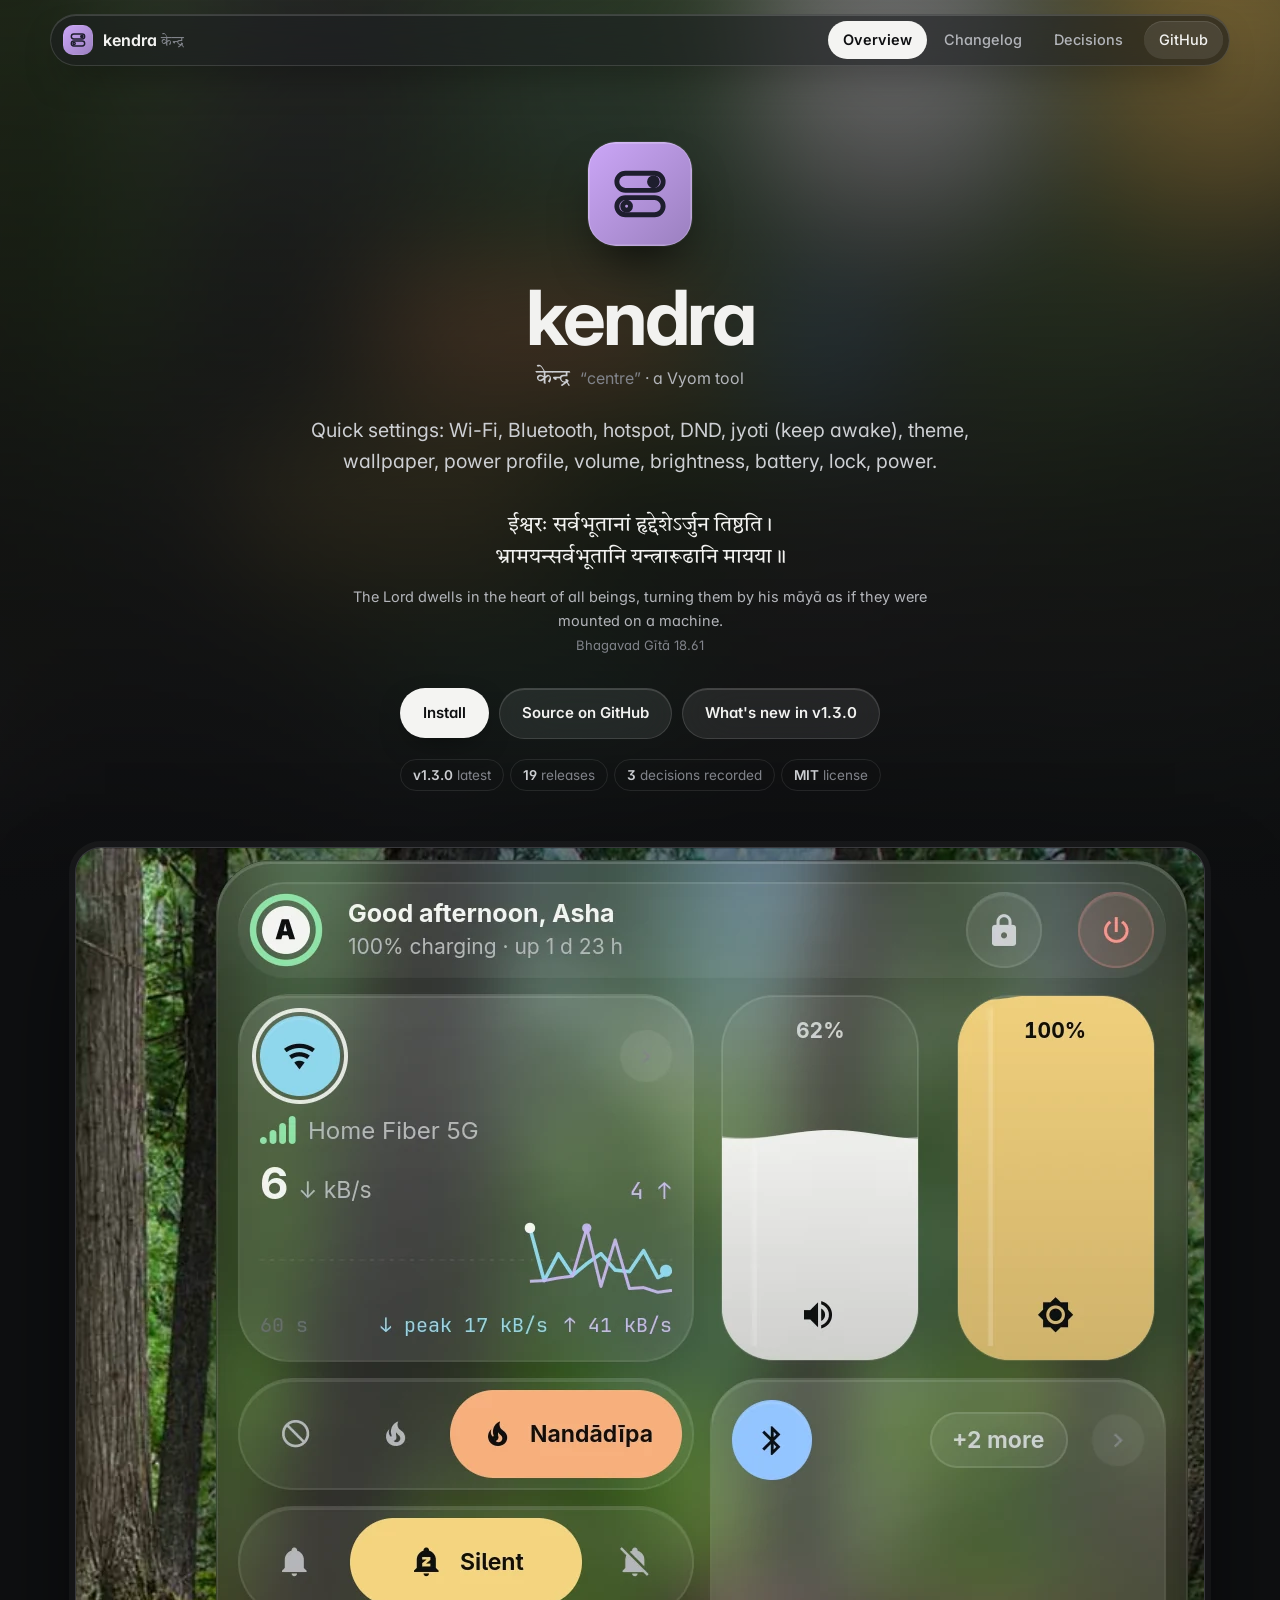
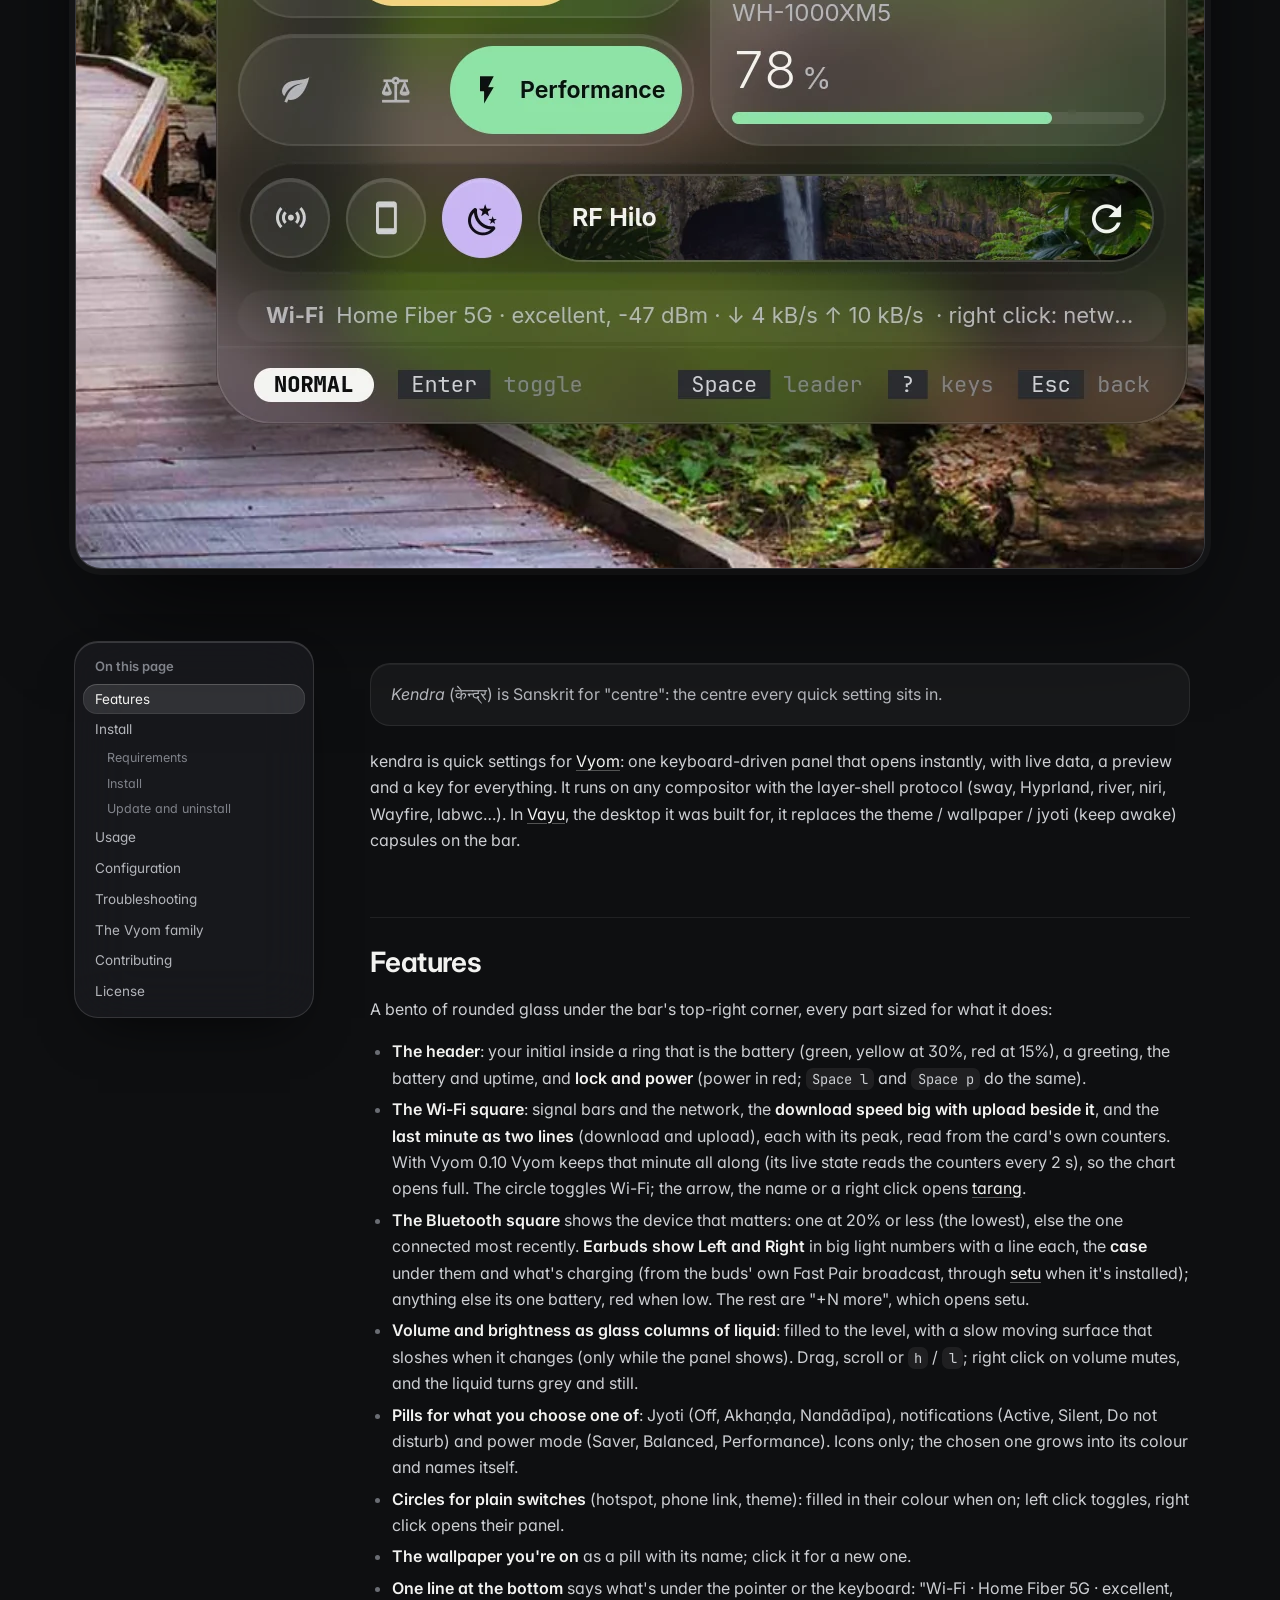
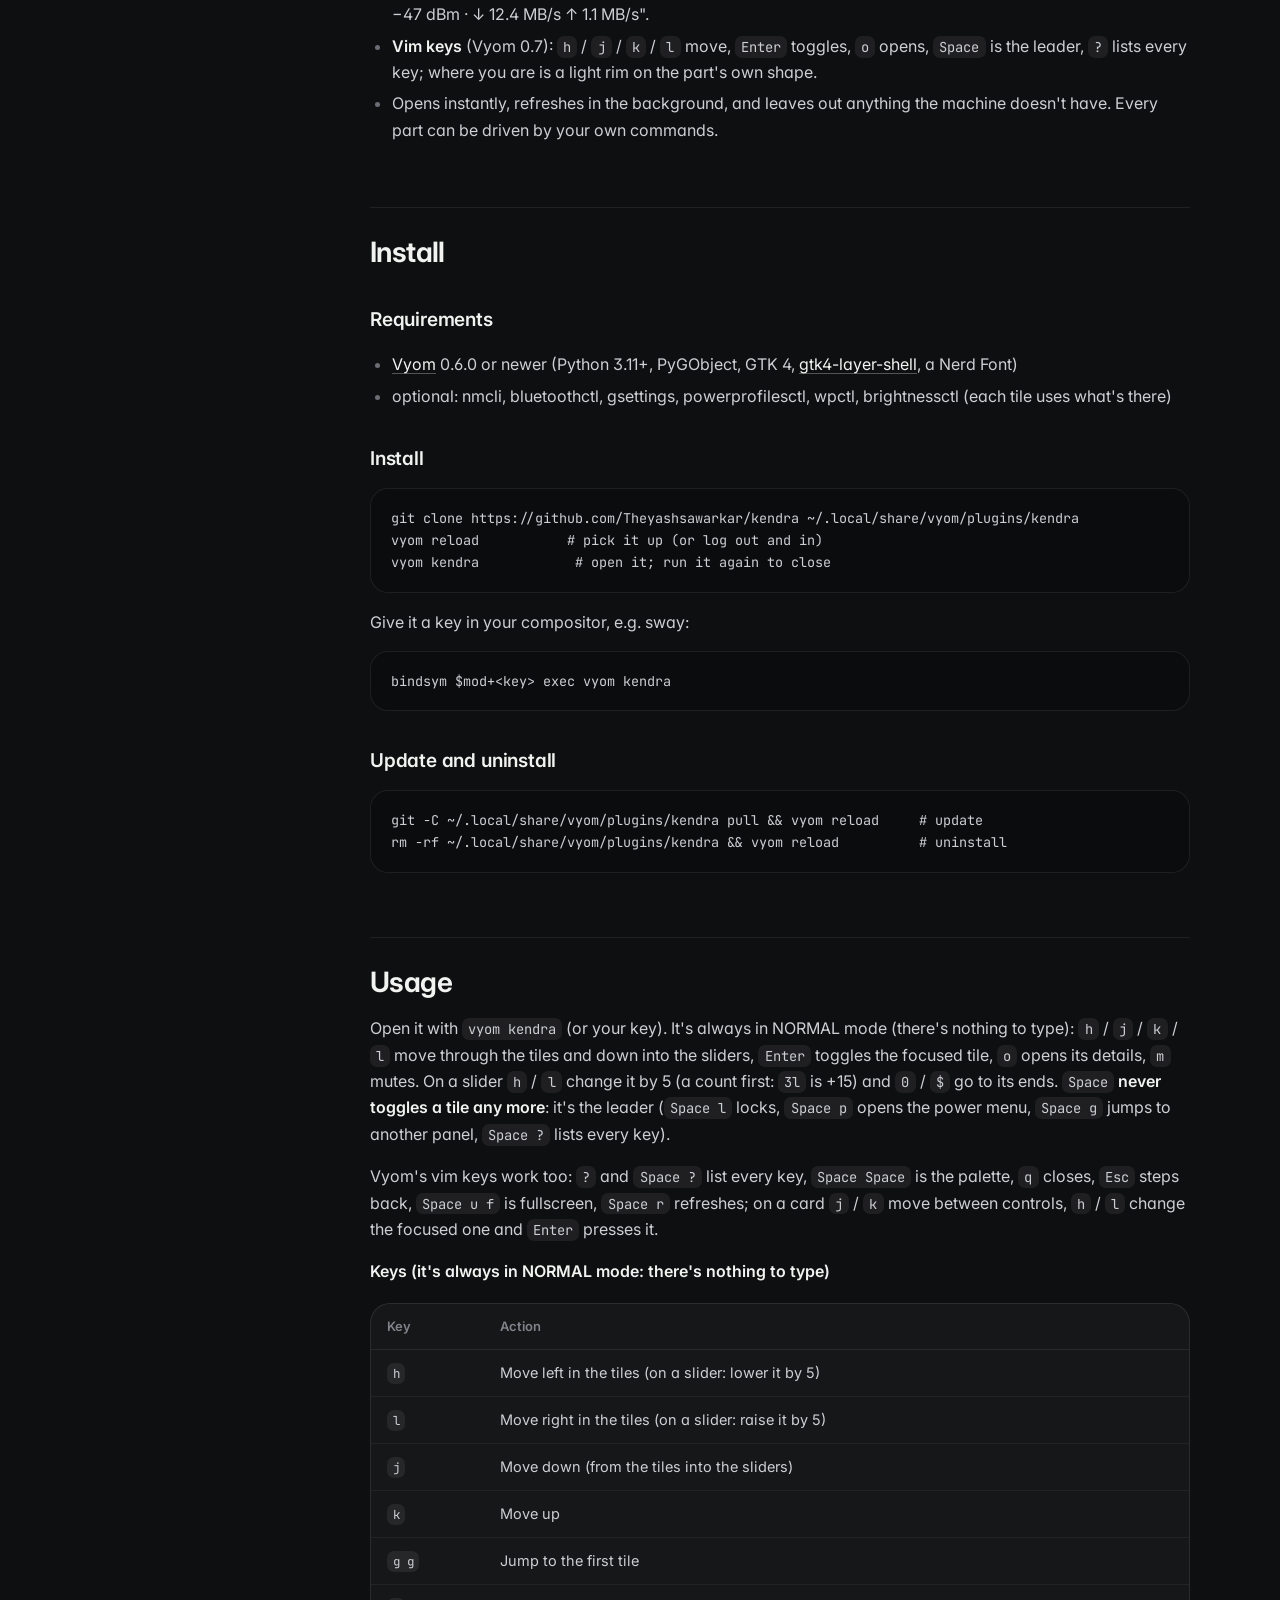
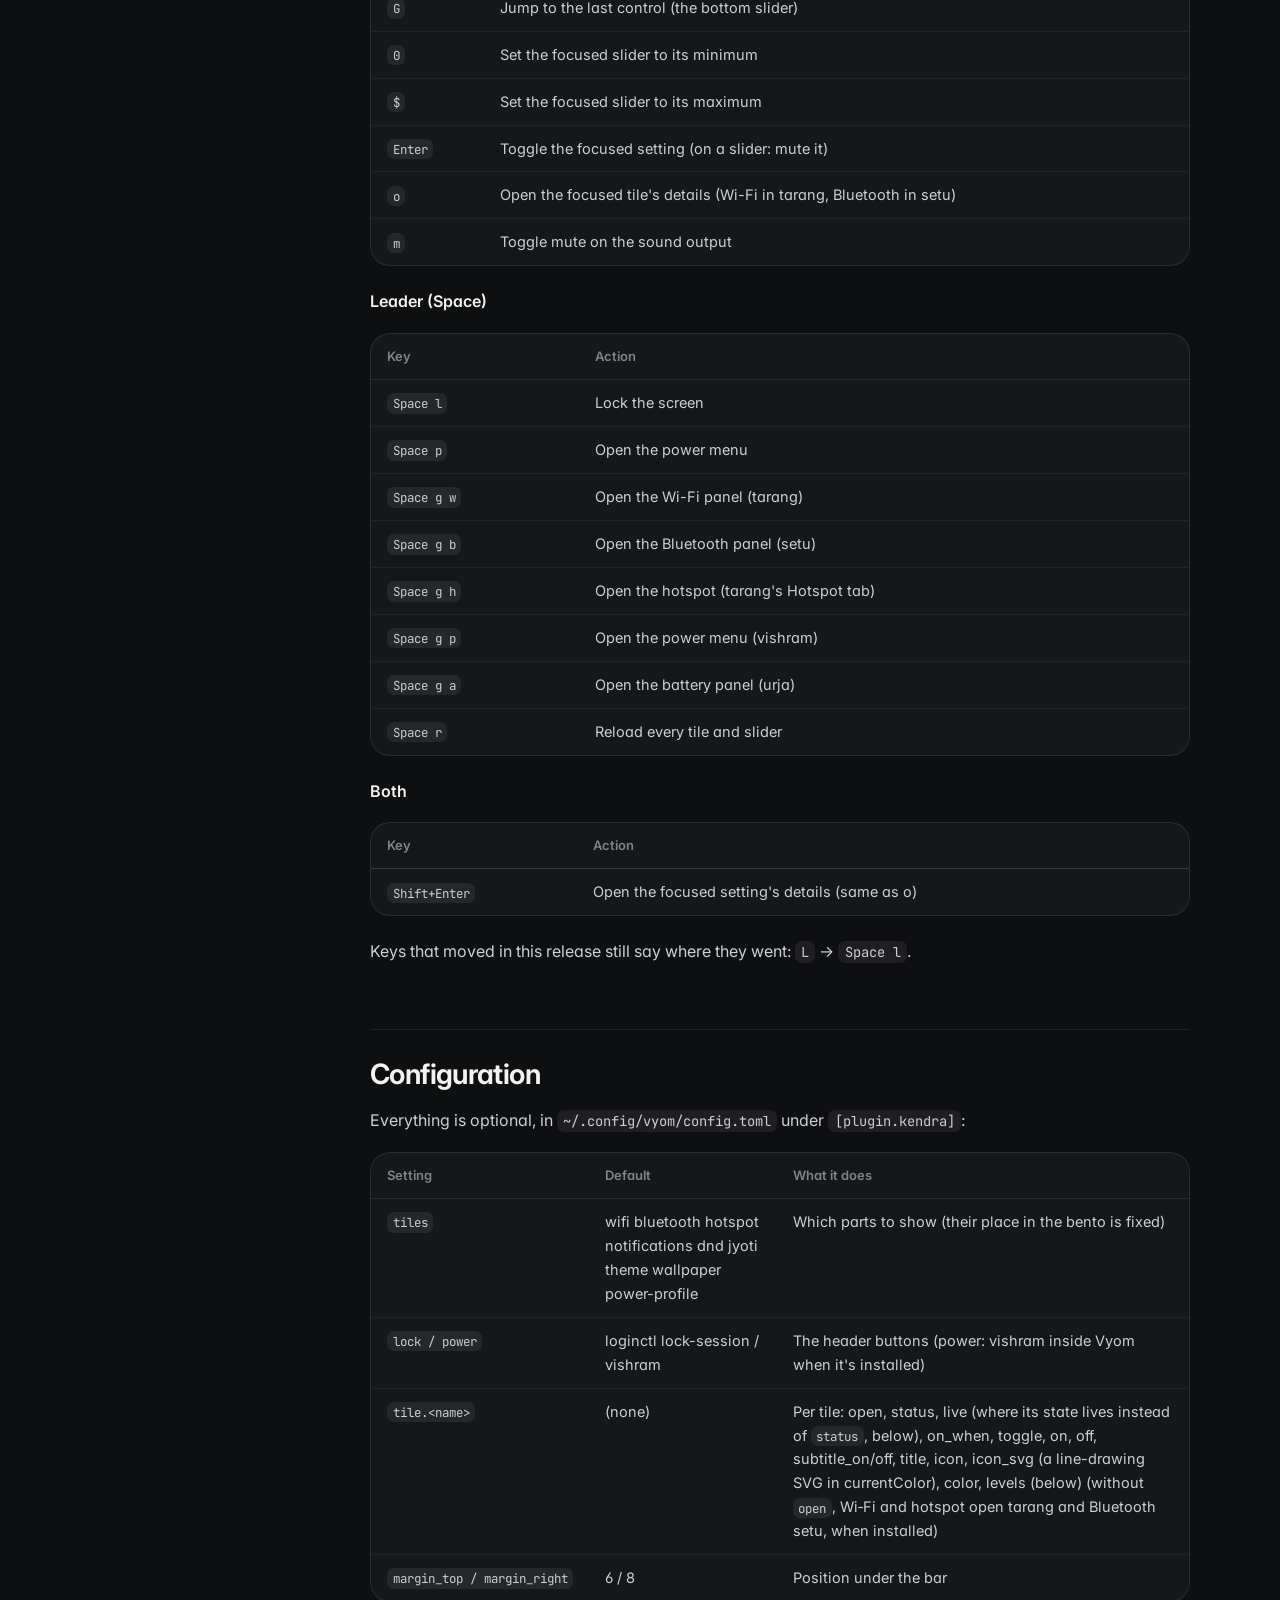
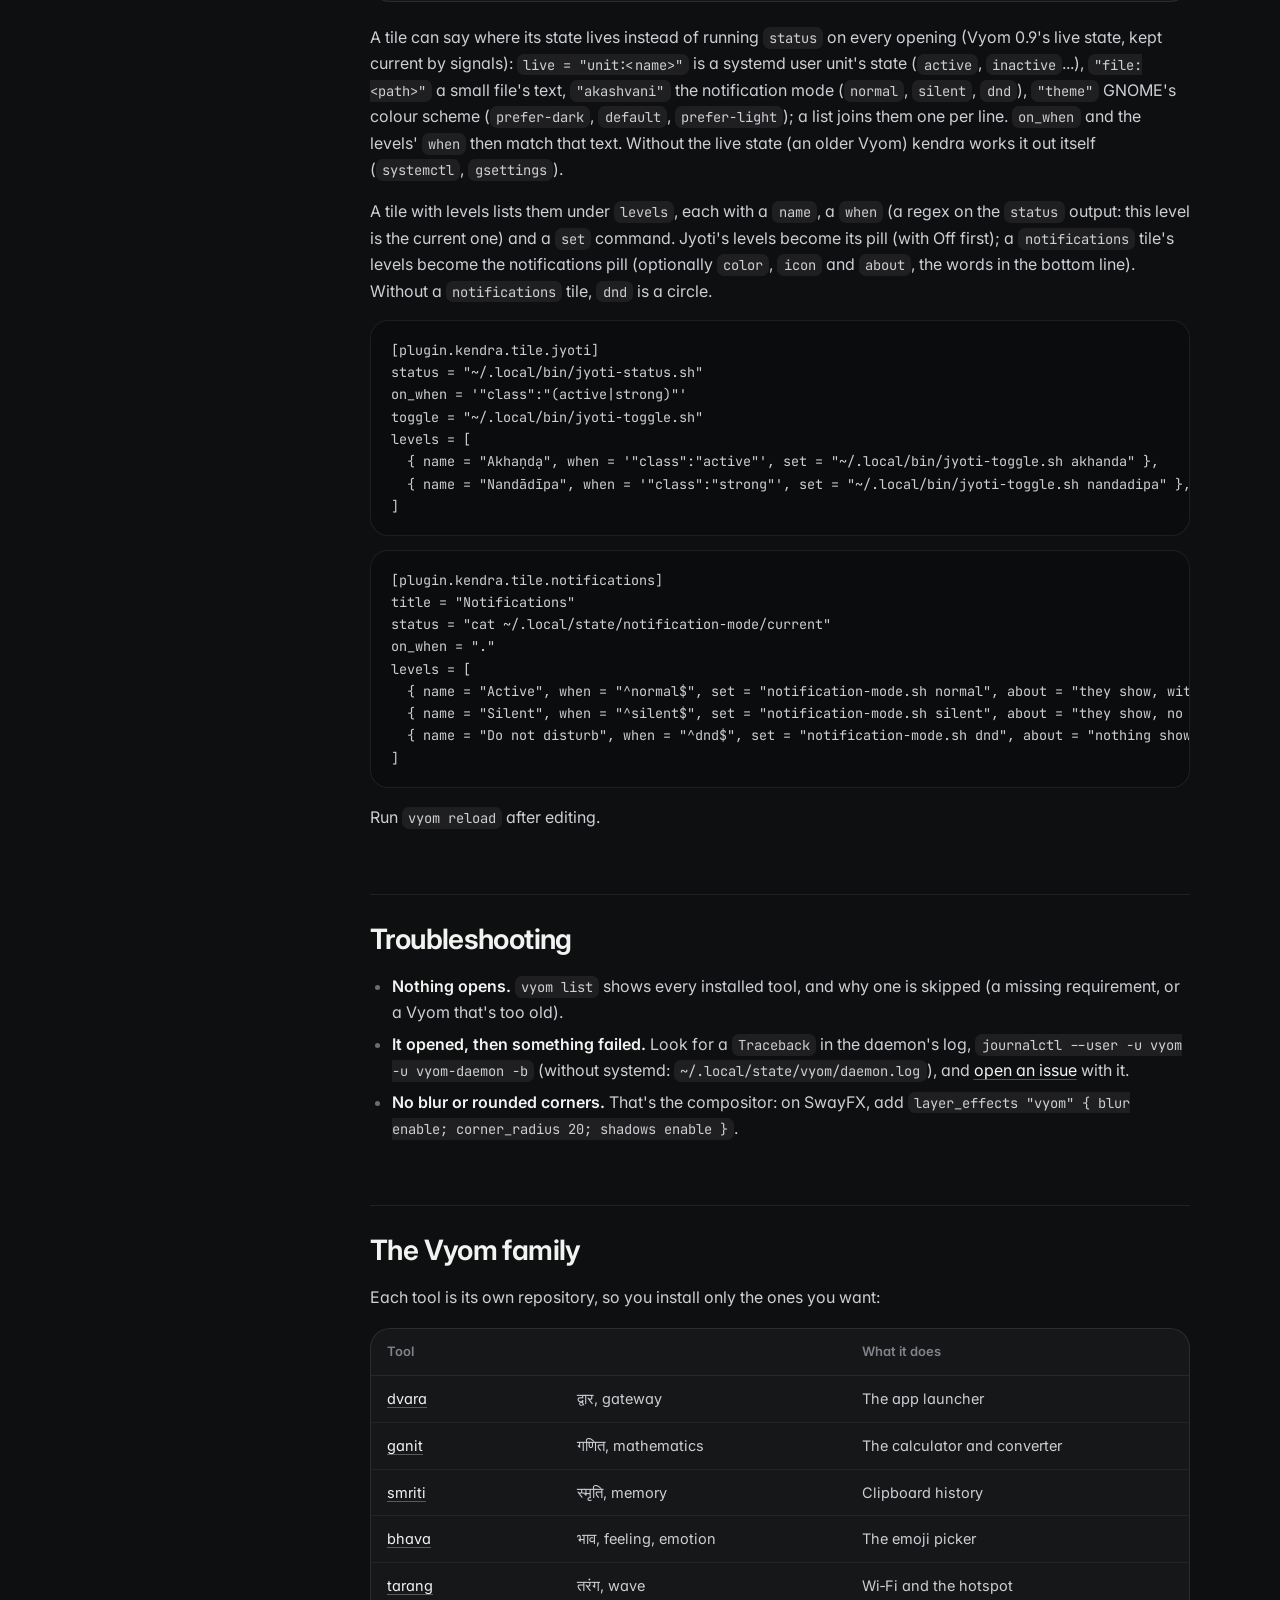
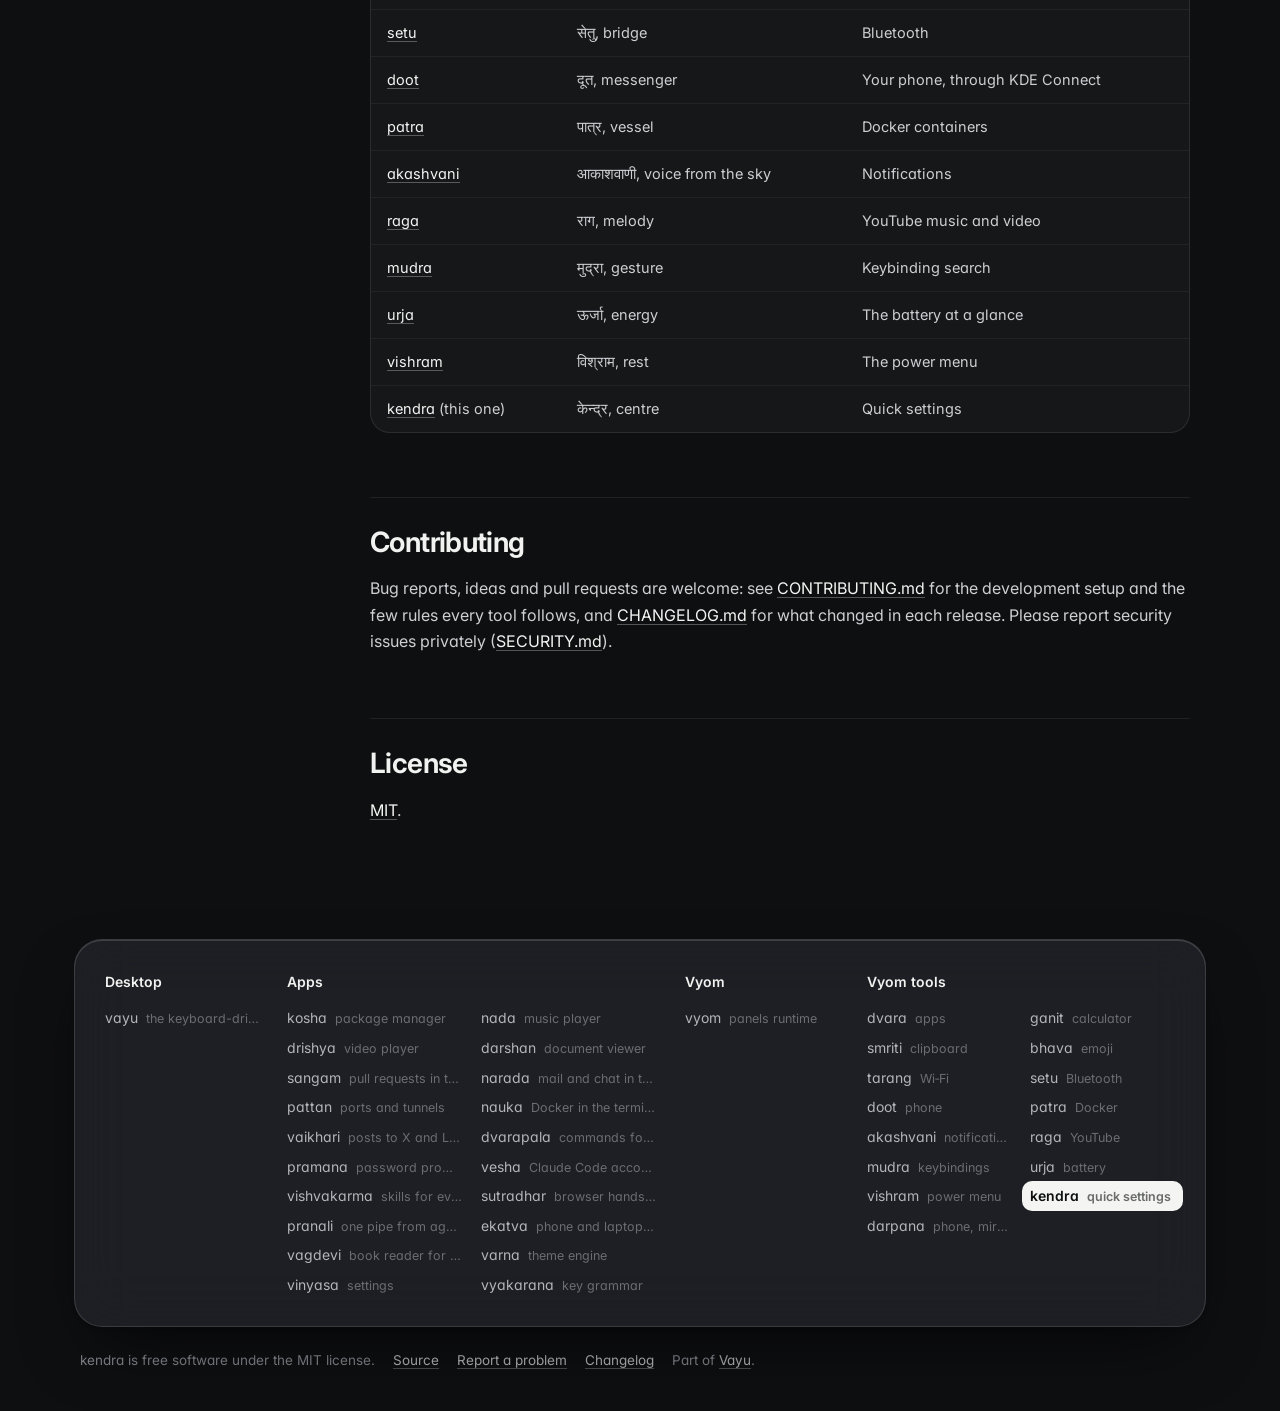
==== docs/index.html @ cd3f7a2f "v1.3.0 Co-Authored-By: Claude Opus 5.5 <noreply@anthropic.com>" ====
<!doctype html>
<html lang="en">
<head>
<meta charset="utf-8">
<meta name="viewport" content="width=device-width, initial-scale=1">
<title>kendra · Quick settings: Wi-Fi, Bluetooth, hotspot, DND, jyoti (keep awake), theme, wallpaper, power profile, volume, brightness, battery, lock, power.</title>
<meta name="description" content="Quick settings: Wi-Fi, Bluetooth, hotspot, DND, jyoti (keep awake), theme, wallpaper, power profile, volume, brightness, battery, lock, power.">
<meta property="og:title" content="kendra · Quick settings: Wi-Fi, Bluetooth, hotspot, DND, jyoti (keep awake), theme, wallpaper, power profile, volume, brightness, battery, lock, power.">
<meta property="og:description" content="Quick settings: Wi-Fi, Bluetooth, hotspot, DND, jyoti (keep awake), theme, wallpaper, power profile, volume, brightness, battery, lock, power.">
<meta name="theme-color" content="#0e0f11">
<link rel="icon" href="assets/logo.svg" type="image/svg+xml">
<link rel="preconnect" href="https://fonts.googleapis.com">
<link rel="preconnect" href="https://fonts.gstatic.com" crossorigin>
<link href="https://fonts.googleapis.com/css2?family=Inter:wght@400;500;600;700&family=JetBrains+Mono:wght@400;500;600&family=Tiro+Devanagari+Sanskrit&display=swap" rel="stylesheet">
<link rel="stylesheet" href="assets/site.css">
<style>:root{--tool:#c9b6f2}.backdrop:before{background-image:url("assets/screenshots/kendra.webp")}</style>
</head>
<body class="home">
<div class="backdrop" aria-hidden="true"></div>
<header class="top"><div class="in">
<a class="brand" href="index.html"><img src="assets/logo.svg" alt=""><span>kendra <small>केन्द्र</small></span></a>
<nav><a href="index.html" class="on">Overview</a><a href="changelog.html" class="">Changelog</a><a href="adr/index.html" class=" hide">Decisions</a><a class="gh" href="https://github.com/Theyashsawarkar/kendra">GitHub</a></nav></div></header>
<header class="hero">
<img class="logo" src="assets/logo.svg" alt="kendra logo" width="104" height="104">
<h1>kendra</h1>
<div class="sa"><b lang="sa">केन्द्र</b> <i>“centre”</i> · a Vyom tool</div>
<p class="lead">Quick settings: Wi-Fi, Bluetooth, hotspot, DND, jyoti (keep awake), theme, wallpaper, power profile, volume, brightness, battery, lock, power.</p>
<figure class="shloka"><p lang="sa">ईश्वरः सर्वभूतानां हृद्देशेऽर्जुन तिष्ठति ।<br>भ्रामयन्सर्वभूतानि यन्त्रारूढानि मायया ॥</p><figcaption>The Lord dwells in the heart of all beings, turning them by his māyā as if they were mounted on a machine. <cite>Bhagavad Gītā 18.61</cite></figcaption></figure>
<div class="cta"><a class="btn primary" href="#install">Install</a><a class="btn" href="https://github.com/Theyashsawarkar/kendra">Source on GitHub</a><a class="btn" href="changelog.html">What's new in v1.3.0</a></div>
<div class="meta"><span><b>v1.3.0</b> latest</span><span><b>19</b> releases</span><span><b>3</b> decisions recorded</span><span><b>MIT</b> license</span></div>
</header>
<figure class="shot"><img src="assets/screenshots/kendra.webp" alt="kendra: quick settings for Asha: the Wi-Fi square with its speed and the last minute, volume and brightness as glass columns of liquid, Jyoti, notifications and power mode as pills, the Bluetooth square, hotspot, phone link and theme circles and the wallpaper pill" fetchpriority="high"></figure>
<div class="wrap"><aside class="toc"><b>On this page</b><a class="l2" href="#features">Features</a><a class="l2" href="#install">Install</a><a class="l3" href="#requirements">Requirements</a><a class="l3" href="#install">Install</a><a class="l3" href="#update-and-uninstall">Update and uninstall</a><a class="l2" href="#usage">Usage</a><a class="l2" href="#configuration">Configuration</a><a class="l2" href="#troubleshooting">Troubleshooting</a><a class="l2" href="#the-vyom-family">The Vyom family</a><a class="l2" href="#contributing">Contributing</a><a class="l2" href="#license">License</a></aside><article>
<blockquote><p><em>Kendra</em> (केन्द्र) is Sanskrit for "centre": the centre every quick setting sits in.</p></blockquote>
<p>kendra is quick settings for <a href="https://github.com/Theyashsawarkar/vyom">Vyom</a>: one keyboard-driven panel that opens instantly, with live data, a preview and a key for everything. It runs on any compositor with the layer-shell protocol (sway, Hyprland, river, niri, Wayfire, labwc…). In <a href="https://github.com/Theyashsawarkar/vayu">Vayu</a>, the desktop it was built for, it replaces the theme / wallpaper / jyoti (keep awake) capsules on the bar.</p>
<h2 id="features"><a class="anchor" href="#features">#</a>Features</h2>
<p>A bento of rounded glass under the bar's top-right corner, every part sized for what it does:</p>
<ul><li><strong>The header</strong>: your initial inside a ring that is the battery (green, yellow at 30%, red at 15%), a greeting, the battery and uptime, and <strong>lock and power</strong> (power in red; <code>Space l</code> and <code>Space p</code> do the same).</li><li><strong>The Wi-Fi square</strong>: signal bars and the network, the <strong>download speed big with upload beside it</strong>, and the <strong>last minute as two lines</strong> (download and upload), each with its peak, read from the card's own counters. With Vyom 0.10 Vyom keeps that minute all along (its live state reads the counters every 2 s), so the chart opens full. The circle toggles Wi-Fi; the arrow, the name or a right click opens <a href="https://github.com/Theyashsawarkar/tarang">tarang</a>.</li><li><strong>The Bluetooth square</strong> shows the device that matters: one at 20% or less (the lowest), else the one connected most recently. <strong>Earbuds show Left and Right</strong> in big light numbers with a line each, the <strong>case</strong> under them and what's charging (from the buds' own Fast Pair broadcast, through <a href="https://github.com/Theyashsawarkar/setu">setu</a> when it's installed); anything else its one battery, red when low. The rest are "+N more", which opens setu.</li><li><strong>Volume and brightness as glass columns of liquid</strong>: filled to the level, with a slow moving surface that sloshes when it changes (only while the panel shows). Drag, scroll or <code>h</code> / <code>l</code>; right click on volume mutes, and the liquid turns grey and still.</li><li><strong>Pills for what you choose one of</strong>: Jyoti (Off, Akhaṇḍa, Nandādīpa), notifications (Active, Silent, Do not disturb) and power mode (Saver, Balanced, Performance). Icons only; the chosen one grows into its colour and names itself.</li><li><strong>Circles for plain switches</strong> (hotspot, phone link, theme): filled in their colour when on; left click toggles, right click opens their panel.</li><li><strong>The wallpaper you're on</strong> as a pill with its name; click it for a new one.</li><li><strong>One line at the bottom</strong> says what's under the pointer or the keyboard: "Wi-Fi · Home Fiber 5G · excellent, −47 dBm · ↓ 12.4 MB/s ↑ 1.1 MB/s".</li><li><strong>Vim keys</strong> (Vyom 0.7): <code>h</code> / <code>j</code> / <code>k</code> / <code>l</code> move, <code>Enter</code> toggles, <code>o</code> opens, <code>Space</code> is the leader, <code>?</code> lists every key; where you are is a light rim on the part's own shape.</li><li>Opens instantly, refreshes in the background, and leaves out anything the machine doesn't have. Every part can be driven by your own commands.</li></ul>
<h2 id="install"><a class="anchor" href="#install">#</a>Install</h2>
<h3 id="requirements"><a class="anchor" href="#requirements">#</a>Requirements</h3>
<ul><li><a href="https://github.com/Theyashsawarkar/vyom">Vyom</a> 0.6.0 or newer (Python 3.11+, PyGObject, GTK 4, <a href="https://github.com/wmww/gtk4-layer-shell">gtk4-layer-shell</a>, a Nerd Font)</li><li>optional: nmcli, bluetoothctl, gsettings, powerprofilesctl, wpctl, brightnessctl (each tile uses what's there)</li></ul>
<h3 id="install"><a class="anchor" href="#install">#</a>Install</h3>
<pre class="code" data-lang="sh"><code>git clone https://github.com/Theyashsawarkar/kendra ~/.local/share/vyom/plugins/kendra
vyom reload           # pick it up (or log out and in)
vyom kendra            # open it; run it again to close</code></pre>
<p>Give it a key in your compositor, e.g. sway:</p>
<pre class="code" data-lang="sh"><code>bindsym $mod+&lt;key&gt; exec vyom kendra</code></pre>
<h3 id="update-and-uninstall"><a class="anchor" href="#update-and-uninstall">#</a>Update and uninstall</h3>
<pre class="code" data-lang="sh"><code>git -C ~/.local/share/vyom/plugins/kendra pull &amp;&amp; vyom reload     # update
rm -rf ~/.local/share/vyom/plugins/kendra &amp;&amp; vyom reload          # uninstall</code></pre>
<h2 id="usage"><a class="anchor" href="#usage">#</a>Usage</h2>
<p>Open it with <code>vyom kendra</code> (or your key). It's always in NORMAL mode (there's nothing to type): <code>h</code> / <code>j</code> / <code>k</code> / <code>l</code> move through the tiles and down into the sliders, <code>Enter</code> toggles the focused tile, <code>o</code> opens its details, <code>m</code> mutes. On a slider <code>h</code> / <code>l</code> change it by 5 (a count first: <code>3l</code> is +15) and <code>0</code> / <code>$</code> go to its ends. <strong><code>Space</code> never toggles a tile any more</strong>: it's the leader (<code>Space l</code> locks, <code>Space p</code> opens the power menu, <code>Space g</code> jumps to another panel, <code>Space ?</code> lists every key).</p>
<!-- KEYS (generated by scripts/keybinds.py from kendra/vim.py) -->
<p>Vyom's vim keys work too: <code>?</code> and <code>Space ?</code> list every key, <code>Space Space</code> is the palette, <code>q</code> closes, <code>Esc</code> steps back, <code>Space u f</code> is fullscreen, <code>Space r</code> refreshes; on a card <code>j</code> / <code>k</code> move between controls, <code>h</code> / <code>l</code> change the focused one and <code>Enter</code> presses it.</p>
<p><strong>Keys (it's always in NORMAL mode: there's nothing to type)</strong></p>
<div class="table"><table><thead><tr><th>Key</th><th>Action</th></tr></thead><tbody><tr><td><code>h</code></td><td>Move left in the tiles (on a slider: lower it by 5)</td></tr><tr><td><code>l</code></td><td>Move right in the tiles (on a slider: raise it by 5)</td></tr><tr><td><code>j</code></td><td>Move down (from the tiles into the sliders)</td></tr><tr><td><code>k</code></td><td>Move up</td></tr><tr><td><code>g g</code></td><td>Jump to the first tile</td></tr><tr><td><code>G</code></td><td>Jump to the last control (the bottom slider)</td></tr><tr><td><code>0</code></td><td>Set the focused slider to its minimum</td></tr><tr><td><code>$</code></td><td>Set the focused slider to its maximum</td></tr><tr><td><code>Enter</code></td><td>Toggle the focused setting (on a slider: mute it)</td></tr><tr><td><code>o</code></td><td>Open the focused tile's details (Wi-Fi in tarang, Bluetooth in setu)</td></tr><tr><td><code>m</code></td><td>Toggle mute on the sound output</td></tr></tbody></table></div>
<p><strong>Leader (Space)</strong></p>
<div class="table"><table><thead><tr><th>Key</th><th>Action</th></tr></thead><tbody><tr><td><code>Space l</code></td><td>Lock the screen</td></tr><tr><td><code>Space p</code></td><td>Open the power menu</td></tr><tr><td><code>Space g w</code></td><td>Open the Wi-Fi panel (tarang)</td></tr><tr><td><code>Space g b</code></td><td>Open the Bluetooth panel (setu)</td></tr><tr><td><code>Space g h</code></td><td>Open the hotspot (tarang's Hotspot tab)</td></tr><tr><td><code>Space g p</code></td><td>Open the power menu (vishram)</td></tr><tr><td><code>Space g a</code></td><td>Open the battery panel (urja)</td></tr><tr><td><code>Space r</code></td><td>Reload every tile and slider</td></tr></tbody></table></div>
<p><strong>Both</strong></p>
<div class="table"><table><thead><tr><th>Key</th><th>Action</th></tr></thead><tbody><tr><td><code>Shift+Enter</code></td><td>Open the focused setting's details (same as o)</td></tr></tbody></table></div>
<p>Keys that moved in this release still say where they went: <code>L</code> → <code>Space l</code>.</p>
<!-- END KEYS -->
<h2 id="configuration"><a class="anchor" href="#configuration">#</a>Configuration</h2>
<p>Everything is optional, in <code>~/.config/vyom/config.toml</code> under <code>[plugin.kendra]</code>:</p>
<div class="table"><table><thead><tr><th>Setting</th><th>Default</th><th>What it does</th></tr></thead><tbody><tr><td><code>tiles</code></td><td>wifi bluetooth hotspot notifications dnd jyoti theme wallpaper power-profile</td><td>Which parts to show (their place in the bento is fixed)</td></tr><tr><td><code>lock / power</code></td><td>loginctl lock-session / vishram</td><td>The header buttons (power: vishram inside Vyom when it's installed)</td></tr><tr><td><code>tile.&lt;name&gt;</code></td><td>(none)</td><td>Per tile: open, status, live (where its state lives instead of <code>status</code>, below), on_when, toggle, on, off, subtitle_on/off, title, icon, icon_svg (a line-drawing SVG in currentColor), color, levels (below) (without <code>open</code>, Wi‑Fi and hotspot open tarang and Bluetooth setu, when installed)</td></tr><tr><td><code>margin_top / margin_right</code></td><td>6 / 8</td><td>Position under the bar</td></tr></tbody></table></div>
<p>A tile can say where its state lives instead of running <code>status</code> on every opening (Vyom 0.9's live state, kept current by signals): <code>live = &quot;unit:&lt;name&gt;&quot;</code> is a systemd user unit's state (<code>active</code>, <code>inactive</code>...), <code>&quot;file:&lt;path&gt;&quot;</code> a small file's text, <code>&quot;akashvani&quot;</code> the notification mode (<code>normal</code>, <code>silent</code>, <code>dnd</code>), <code>&quot;theme&quot;</code> GNOME's colour scheme (<code>prefer-dark</code>, <code>default</code>, <code>prefer-light</code>); a list joins them one per line. <code>on_when</code> and the levels' <code>when</code> then match that text. Without the live state (an older Vyom) kendra works it out itself (<code>systemctl</code>, <code>gsettings</code>).</p>
<p>A tile with levels lists them under <code>levels</code>, each with a <code>name</code>, a <code>when</code> (a regex on the <code>status</code> output: this level is the current one) and a <code>set</code> command. Jyoti's levels become its pill (with Off first); a <code>notifications</code> tile's levels become the notifications pill (optionally <code>color</code>, <code>icon</code> and <code>about</code>, the words in the bottom line). Without a <code>notifications</code> tile, <code>dnd</code> is a circle.</p>
<pre class="code" data-lang="toml"><code>[plugin.kendra.tile.jyoti]
status = &quot;~/.local/bin/jyoti-status.sh&quot;
on_when = &#x27;&quot;class&quot;:&quot;(active|strong)&quot;&#x27;
toggle = &quot;~/.local/bin/jyoti-toggle.sh&quot;
levels = [
  { name = &quot;Akhaṇḍa&quot;, when = &#x27;&quot;class&quot;:&quot;active&quot;&#x27;, set = &quot;~/.local/bin/jyoti-toggle.sh akhanda&quot; },
  { name = &quot;Nandādīpa&quot;, when = &#x27;&quot;class&quot;:&quot;strong&quot;&#x27;, set = &quot;~/.local/bin/jyoti-toggle.sh nandadipa&quot; },
]</code></pre>
<pre class="code" data-lang="toml"><code>[plugin.kendra.tile.notifications]
title = &quot;Notifications&quot;
status = &quot;cat ~/.local/state/notification-mode/current&quot;
on_when = &quot;.&quot;
levels = [
  { name = &quot;Active&quot;, when = &quot;^normal$&quot;, set = &quot;notification-mode.sh normal&quot;, about = &quot;they show, with sound&quot; },
  { name = &quot;Silent&quot;, when = &quot;^silent$&quot;, set = &quot;notification-mode.sh silent&quot;, about = &quot;they show, no sound&quot; },
  { name = &quot;Do not disturb&quot;, when = &quot;^dnd$&quot;, set = &quot;notification-mode.sh dnd&quot;, about = &quot;nothing shows&quot; },
]</code></pre>
<p>Run <code>vyom reload</code> after editing.</p>
<h2 id="troubleshooting"><a class="anchor" href="#troubleshooting">#</a>Troubleshooting</h2>
<ul><li><strong>Nothing opens.</strong> <code>vyom list</code> shows every installed tool, and why one is skipped (a missing requirement, or a Vyom that's too old).</li><li><strong>It opened, then something failed.</strong> Look for a <code>Traceback</code> in the daemon's log, <code>journalctl --user -u vyom -u vyom-daemon -b</code> (without systemd: <code>~/.local/state/vyom/daemon.log</code>), and <a href="https://github.com/Theyashsawarkar/kendra/issues/new/choose">open an issue</a> with it.</li><li><strong>No blur or rounded corners.</strong> That's the compositor: on SwayFX, add <code>layer_effects &quot;vyom&quot; { blur enable; corner_radius 20; shadows enable }</code>.</li></ul>
<h2 id="the-vyom-family"><a class="anchor" href="#the-vyom-family">#</a>The Vyom family</h2>
<p>Each tool is its own repository, so you install only the ones you want:</p>
<div class="table"><table><thead><tr><th>Tool</th><th></th><th>What it does</th></tr></thead><tbody><tr><td><a href="https://github.com/Theyashsawarkar/dvara">dvara</a></td><td>द्वार, gateway</td><td>The app launcher</td></tr><tr><td><a href="https://github.com/Theyashsawarkar/ganit">ganit</a></td><td>गणित, mathematics</td><td>The calculator and converter</td></tr><tr><td><a href="https://github.com/Theyashsawarkar/smriti">smriti</a></td><td>स्मृति, memory</td><td>Clipboard history</td></tr><tr><td><a href="https://github.com/Theyashsawarkar/bhava">bhava</a></td><td>भाव, feeling, emotion</td><td>The emoji picker</td></tr><tr><td><a href="https://github.com/Theyashsawarkar/tarang">tarang</a></td><td>तरंग, wave</td><td>Wi‑Fi and the hotspot</td></tr><tr><td><a href="https://github.com/Theyashsawarkar/setu">setu</a></td><td>सेतु, bridge</td><td>Bluetooth</td></tr><tr><td><a href="https://github.com/Theyashsawarkar/doot">doot</a></td><td>दूत, messenger</td><td>Your phone, through KDE Connect</td></tr><tr><td><a href="https://github.com/Theyashsawarkar/patra">patra</a></td><td>पात्र, vessel</td><td>Docker containers</td></tr><tr><td><a href="https://github.com/Theyashsawarkar/akashvani">akashvani</a></td><td>आकाशवाणी, voice from the sky</td><td>Notifications</td></tr><tr><td><a href="https://github.com/Theyashsawarkar/raga">raga</a></td><td>राग, melody</td><td>YouTube music and video</td></tr><tr><td><a href="https://github.com/Theyashsawarkar/mudra">mudra</a></td><td>मुद्रा, gesture</td><td>Keybinding search</td></tr><tr><td><a href="https://github.com/Theyashsawarkar/urja">urja</a></td><td>ऊर्जा, energy</td><td>The battery at a glance</td></tr><tr><td><a href="https://github.com/Theyashsawarkar/vishram">vishram</a></td><td>विश्राम, rest</td><td>The power menu</td></tr><tr><td><a href="https://github.com/Theyashsawarkar/kendra">kendra</a> (this one)</td><td>केन्द्र, centre</td><td>Quick settings</td></tr></tbody></table></div>
<h2 id="contributing"><a class="anchor" href="#contributing">#</a>Contributing</h2>
<p>Bug reports, ideas and pull requests are welcome: see <a href="https://github.com/Theyashsawarkar/kendra/blob/main/CONTRIBUTING.md">CONTRIBUTING.md</a> for the development setup and the few rules every tool follows, and <a href="changelog.html">CHANGELOG.md</a> for what changed in each release. Please report security issues privately (<a href="https://github.com/Theyashsawarkar/kendra/blob/main/SECURITY.md">SECURITY.md</a>).</p>
<h2 id="license"><a class="anchor" href="#license">#</a>License</h2>
<p><a href="https://github.com/Theyashsawarkar/kendra/blob/main/LICENSE">MIT</a>.</p>
</article></div>
<footer><div class="in glass"><div class=""><h4>Desktop</h4><div class="list"><a href="https://vayu.theyashsawarkar.dev/" class="">vayu <span>the keyboard-driven Wayland desktop</span></a></div></div><div class="g2"><h4>Apps</h4><div class="list"><a href="https://kosha.theyashsawarkar.dev/" class="">kosha <span>package manager</span></a><a href="https://nada.theyashsawarkar.dev/" class="">nada <span>music player</span></a><a href="https://drishya.theyashsawarkar.dev/" class="">drishya <span>video player</span></a><a href="https://darshan.theyashsawarkar.dev/" class="">darshan <span>document viewer</span></a><a href="https://sangam.theyashsawarkar.dev/" class="">sangam <span>pull requests in the terminal</span></a><a href="https://narada.theyashsawarkar.dev/" class="">narada <span>mail and chat in the terminal</span></a><a href="https://pattan.theyashsawarkar.dev/" class="">pattan <span>ports and tunnels</span></a><a href="https://nauka.theyashsawarkar.dev/" class="">nauka <span>Docker in the terminal</span></a><a href="https://vaikhari.theyashsawarkar.dev/" class="">vaikhari <span>posts to X and LinkedIn</span></a><a href="https://dvarapala.theyashsawarkar.dev/" class="">dvarapala <span>commands for AI agents, approved</span></a><a href="https://pramana.theyashsawarkar.dev/" class="">pramana <span>password prompts</span></a><a href="https://vesha.theyashsawarkar.dev/" class="">vesha <span>Claude Code accounts</span></a><a href="https://vishvakarma.theyashsawarkar.dev/" class="">vishvakarma <span>skills for every AI agent</span></a><a href="https://sutradhar.theyashsawarkar.dev/" class="">sutradhar <span>browser hands for AI agents</span></a><a href="https://pranali.theyashsawarkar.dev/" class="">pranali <span>one pipe from agents to tools</span></a><a href="https://ekatva.theyashsawarkar.dev/" class="">ekatva <span>phone and laptop, linked</span></a><a href="https://vagdevi.theyashsawarkar.dev/" class="">vagdevi <span>book reader for Android</span></a><a href="https://varna.theyashsawarkar.dev/" class="">varna <span>theme engine</span></a><a href="https://vinyasa.theyashsawarkar.dev/" class="">vinyasa <span>settings</span></a><a href="https://vyakarana.theyashsawarkar.dev/" class="">vyakarana <span>key grammar</span></a></div></div><div class=""><h4>Vyom</h4><div class="list"><a href="https://vyom.theyashsawarkar.dev/" class="">vyom <span>panels runtime</span></a></div></div><div class="g2"><h4>Vyom tools</h4><div class="list"><a href="https://dvara.theyashsawarkar.dev/" class="">dvara <span>apps</span></a><a href="https://ganit.theyashsawarkar.dev/" class="">ganit <span>calculator</span></a><a href="https://smriti.theyashsawarkar.dev/" class="">smriti <span>clipboard</span></a><a href="https://bhava.theyashsawarkar.dev/" class="">bhava <span>emoji</span></a><a href="https://tarang.theyashsawarkar.dev/" class="">tarang <span>Wi‑Fi</span></a><a href="https://setu.theyashsawarkar.dev/" class="">setu <span>Bluetooth</span></a><a href="https://doot.theyashsawarkar.dev/" class="">doot <span>phone</span></a><a href="https://patra.theyashsawarkar.dev/" class="">patra <span>Docker</span></a><a href="https://akashvani.theyashsawarkar.dev/" class="">akashvani <span>notifications</span></a><a href="https://raga.theyashsawarkar.dev/" class="">raga <span>YouTube</span></a><a href="https://mudra.theyashsawarkar.dev/" class="">mudra <span>keybindings</span></a><a href="https://urja.theyashsawarkar.dev/" class="">urja <span>battery</span></a><a href="https://vishram.theyashsawarkar.dev/" class="">vishram <span>power menu</span></a><a href="https://kendra.theyashsawarkar.dev/" class="me" aria-current="page">kendra <span>quick settings</span></a><a href="https://darpana.theyashsawarkar.dev/" class="">darpana <span>phone, mirrored</span></a></div></div></div>
<div class="bottom"><span>kendra is free software under the MIT license.</span><a href="https://github.com/Theyashsawarkar/kendra">Source</a><a href="https://github.com/Theyashsawarkar/kendra/issues">Report a problem</a><a href="changelog.html">Changelog</a><span>Part of <a href="https://vayu.theyashsawarkar.dev/">Vayu</a>.</span></div></footer>
<script>
document.querySelectorAll('pre.code').forEach(p=>{const b=document.createElement('button');b.className='copy';b.type='button';b.textContent='Copy';
b.onclick=()=>{navigator.clipboard.writeText(p.querySelector('code').innerText).then(()=>{b.textContent='Copied';b.classList.add('done');setTimeout(()=>{b.textContent='Copy';b.classList.remove('done')},1400)})};p.appendChild(b)});
const links=[...document.querySelectorAll('.toc a')];if(links.length){const hs=links.map(a=>document.getElementById(a.hash.slice(1))).filter(Boolean);
const on=()=>{let cur=hs[0];for(const h of hs){if(h.getBoundingClientRect().top<120)cur=h}links.forEach(a=>a.classList.toggle('on',cur&&a.hash==='#'+cur.id))};
addEventListener('scroll',on,{passive:true});on()}
</script>
</body>
</html>
---- docs/assets/site.css ----
/* Vayu's Spatial look (the same as vayu.theyashsawarkar.dev): graphite
   glass floating over the tool's own screenshot, blurred far out of focus;
   very round; where you are is a near-white pill or brighter glass; no
   glows; colour only where it means something. The tool's own colour
   (--tool) is only its signature: the release dots. */
:root{--crust:#0e0f11;--mantle:#141518;--base:#1b1c20;--s0:#2a2c31;--s1:#3a3c42;--ov0:#6a6d74;--ov1:#80838a;
--sub0:#b3b5ba;--sub1:#cdcfd3;--text:#f2f2f0;--accent:#f4f4f2;--green:#8ee2a6;--peach:#f7b07d;--red:#ff9389;--blue:#93c4ff;--yellow:#f3d47f;
--glass:rgba(52,54,60,.44);--hi:rgba(255,255,255,.09);--rim:rgba(255,255,255,.13);--lit:inset 0 1px 0 rgba(255,255,255,.15);
--float:0 30px 70px -24px rgba(0,0,0,.7),0 2px 6px rgba(0,0,0,.25);--blur:blur(28px) saturate(160%);
--ui:"Inter","Adwaita Sans",system-ui,sans-serif;--mono:"JetBrains Mono","JetBrainsMono Nerd Font",ui-monospace,monospace;
--sa:"Tiro Devanagari Sanskrit","Noto Serif Devanagari",serif;color-scheme:dark}
*{box-sizing:border-box}html{scroll-behavior:smooth;scroll-padding-top:96px}
body{margin:0;min-height:100vh;background:var(--crust);color:var(--text);font:16px/1.65 var(--ui);-webkit-font-smoothing:antialiased;font-feature-settings:"cv11","ss01"}
/* the backdrop: the tool's screenshot, out of focus, fading to graphite */
.backdrop{position:fixed;inset:0;z-index:-1;overflow:hidden;pointer-events:none}
.backdrop:before{content:"";position:absolute;inset:-12%;background:center/cover no-repeat;filter:blur(64px) saturate(1.25) brightness(.62);transform:translateZ(0)}
.backdrop:after{content:"";position:absolute;inset:0;background:linear-gradient(to bottom,rgba(14,15,17,.25),rgba(14,15,17,.8) 60%,var(--crust))}
.backdrop.none:before{background:radial-gradient(60% 50% at 50% 0%,color-mix(in srgb,var(--tool) 22%,transparent),transparent 70%);filter:none}
.sub .backdrop:after{background:linear-gradient(to bottom,rgba(14,15,17,.55),rgba(14,15,17,.93) 45%,var(--crust))}
a{color:var(--accent);text-decoration:underline;text-decoration-color:rgba(244,244,242,.3);text-underline-offset:3px}
a:hover{text-decoration-color:currentColor}
code{font:.86em var(--mono);background:rgba(255,255,255,.07);padding:.14em .45em;border-radius:7px;color:var(--sub1)}
kbd{display:inline-block;min-width:1.7em;padding:.05em .45em;font:500 .8em/1.6 var(--mono);text-align:center;color:var(--text);background:rgba(255,255,255,.08);border:1px solid rgba(255,255,255,.14);border-bottom-width:2px;border-radius:8px}
img{max-width:100%;height:auto}
:focus-visible{outline:2px solid var(--accent);outline-offset:3px;border-radius:10px}
.glass{background:var(--glass);-webkit-backdrop-filter:var(--blur);backdrop-filter:var(--blur);border:1px solid var(--rim);box-shadow:var(--lit),var(--float)}
/* nav: a floating glass capsule; the page you're on is the near-white pill */
.top{position:sticky;top:0;z-index:20;padding:14px 24px 0}
.top .in{max-width:1180px;margin:0 auto;padding:6px 6px 6px 10px;display:flex;align-items:center;gap:18px;border-radius:999px;
background:rgba(30,31,35,.62);-webkit-backdrop-filter:var(--blur);backdrop-filter:var(--blur);border:1px solid var(--rim);box-shadow:var(--lit),0 18px 40px -18px rgba(0,0,0,.7)}
.brand{display:flex;align-items:center;gap:10px;font-weight:650;font-size:16px;color:var(--text);text-decoration:none;padding:2px 6px 2px 2px;border-radius:999px}
.brand img{width:30px;height:30px;border-radius:10px}.brand small{font:400 14px var(--sa);color:var(--ov1)}
.top nav{display:flex;gap:2px;margin-left:auto}
.top nav a{color:var(--sub0);padding:7px 15px;border-radius:999px;font-size:14.5px;font-weight:500;text-decoration:none;white-space:nowrap;transition:background-color .15s,color .15s}
.top nav a:hover{background:rgba(255,255,255,.08);color:var(--text)}
.top nav a.on{background:var(--accent);color:var(--crust);font-weight:600}
.top nav a.gh{color:var(--text);background:rgba(255,255,255,.09);box-shadow:inset 0 1px 0 rgba(255,255,255,.1);margin-left:4px}.top nav a.gh:hover{background:rgba(255,255,255,.15)}
/* hero: the logo, the name, the verse, then the tool itself */
.hero{max-width:860px;margin:0 auto;padding:76px 24px 0;text-align:center}
.hero .logo{width:104px;height:104px;border-radius:28px;box-shadow:0 26px 50px -18px rgba(0,0,0,.8),0 0 0 1px rgba(255,255,255,.08)}
.hero h1{font-size:clamp(46px,7vw,76px);line-height:1;margin:26px 0 10px;letter-spacing:-.04em;font-weight:700}
.hero .sa{font-size:16px;color:var(--sub0)}.hero .sa b{font:400 21px var(--sa);color:var(--sub1);margin-right:6px}.hero .sa i{font-style:normal;color:var(--ov1)}
.hero p.lead{font-size:19.5px;line-height:1.55;color:var(--sub1);max-width:34em;margin:22px auto 0;text-wrap:pretty}
.hero .shloka{margin:34px auto 0;max-width:600px}
.hero .shloka p{margin:0;font:400 21px/1.55 var(--sa);color:var(--text)}
.hero .shloka figcaption{margin-top:10px;font-size:14.5px;color:var(--sub0);text-wrap:pretty}.hero .shloka cite{display:block;margin-top:2px;color:var(--ov1);font-style:normal;font-size:13px}
.cta{display:flex;gap:10px;flex-wrap:wrap;justify-content:center;margin-top:32px}
.btn{display:inline-flex;align-items:center;gap:8px;padding:12px 22px;border-radius:999px;font-weight:600;font-size:15px;color:var(--text);
background:rgba(255,255,255,.08);border:1px solid var(--rim);box-shadow:var(--lit);-webkit-backdrop-filter:var(--blur);backdrop-filter:var(--blur);text-decoration:none;transition:background-color .15s}
.btn:hover{background:rgba(255,255,255,.14)}
.btn.primary{background:var(--accent);color:var(--crust);border-color:transparent;box-shadow:0 10px 30px -12px rgba(0,0,0,.6)}.btn.primary:hover{background:#fff}
.meta{display:flex;gap:6px;flex-wrap:wrap;justify-content:center;margin-top:20px;font-size:13.5px;color:var(--ov1)}
.meta span{padding:4px 12px;border-radius:999px;border:1px solid rgba(255,255,255,.09)}.meta b{color:var(--sub1);font-weight:600}
.shot{max-width:1180px;margin:56px auto 0;padding:0 24px;display:flex;gap:22px;justify-content:center;align-items:flex-start}
.shot img{display:block;border-radius:26px;border:1px solid var(--rim);background:var(--base);box-shadow:0 0 0 6px rgba(255,255,255,.04),0 50px 110px -30px rgba(0,0,0,.85)}
.shot.many img{flex:1 1 0;min-width:0;max-width:300px;border-radius:30px}
.shot figcaption{display:none}
/* layout: a glass "On this page" panel beside the article */
.wrap{max-width:1180px;margin:0 auto;padding:72px 24px 40px;display:grid;grid-template-columns:240px minmax(0,1fr);gap:56px}
.sub .wrap{padding-top:48px}
.wrap.solo{grid-template-columns:minmax(0,1fr);max-width:900px}.wrap.solo article{max-width:none}
.adrmeta+h2{border-top:0;padding-top:0;margin-top:10px;font-size:36px;letter-spacing:-.03em}
article>h2:first-child{font-size:36px;letter-spacing:-.03em}
.toc{position:sticky;top:92px;align-self:start;max-height:calc(100vh - 112px);overflow:auto;scrollbar-width:thin;scrollbar-color:rgba(255,255,255,.15) transparent;
padding:14px 8px 10px;border-radius:24px;background:rgba(30,31,35,.6);-webkit-backdrop-filter:var(--blur);backdrop-filter:var(--blur);border:1px solid var(--rim);box-shadow:var(--lit),0 24px 50px -24px rgba(0,0,0,.7)}
.toc:empty{display:none}
.toc b{display:block;font-size:13px;font-weight:600;color:var(--ov1);margin:0 12px 6px}
.toc a{display:block;color:var(--sub0);padding:6px 12px;border-radius:14px;font-size:13.5px;line-height:1.4;text-decoration:none;transition:background-color .15s,color .15s}
.toc a.l3{padding:4px 12px 4px 24px;font-size:12.5px;color:var(--ov1)}
.toc a:hover{color:var(--text);background:rgba(255,255,255,.06)}
.toc a.on{color:var(--text);background:rgba(255,255,255,.11);box-shadow:inset 0 1px 0 rgba(255,255,255,.12),inset 0 0 0 1px rgba(255,255,255,.08)}
article{min-width:0;max-width:820px}
article h2{font-size:28px;line-height:1.2;letter-spacing:-.022em;margin:64px 0 14px;padding-top:28px;border-top:1px solid rgba(255,255,255,.08);font-weight:650}
article>h2:first-child,article>section:first-child h2{margin-top:0;padding-top:0;border-top:0}
article h3{font-size:19px;margin:34px 0 10px;font-weight:600;letter-spacing:-.01em}article h4{font-size:16px;margin:24px 0 8px;color:var(--sub1)}
article p,article li{color:var(--sub1);overflow-wrap:anywhere}article strong{color:var(--text);font-weight:600}
article .anchor{opacity:0;margin-left:-22px;width:22px;display:inline-block;color:var(--ov0);text-decoration:none}
article h2:hover .anchor,article h3:hover .anchor{opacity:1}
article ul,article ol{padding-left:22px}article li{margin:5px 0}article li::marker{color:var(--ov0)}
article img{border-radius:22px;border:1px solid var(--rim);box-shadow:0 30px 70px -28px rgba(0,0,0,.85)}
article p[align=center]{text-align:center}article p[align=center] img{margin:6px 0}
article blockquote{margin:22px 0;padding:14px 20px;background:rgba(255,255,255,.04);border:1px solid rgba(255,255,255,.08);box-shadow:inset 0 1px 0 rgba(255,255,255,.06);border-radius:20px}
article blockquote p{margin:.2em 0;color:var(--sub0)}
pre.code{position:relative;background:rgba(10,11,13,.6);border:1px solid rgba(255,255,255,.08);border-radius:18px;padding:18px 20px;overflow:auto;font:13.5px/1.65 var(--mono);color:var(--sub1)}
pre.code code{background:none;padding:0;font-size:inherit;color:inherit}
pre.code .copy{position:absolute;top:10px;right:10px;font:600 12.5px var(--ui);padding:5px 13px;border-radius:999px;border:1px solid rgba(255,255,255,.12);background:rgba(255,255,255,.08);color:var(--sub1);cursor:pointer;opacity:0;transition:opacity .15s,background-color .15s}
pre.code:hover .copy,pre.code .copy:focus-visible{opacity:1}pre.code .copy:hover{background:var(--accent);color:var(--crust)}
pre.code .copy.done{background:var(--green);color:var(--crust);border-color:transparent;opacity:1}
.table{overflow:auto;margin:18px 0 22px;border:1px solid rgba(255,255,255,.09);border-radius:20px;background:rgba(255,255,255,.035)}
table{border-collapse:collapse;width:100%;font-size:14.5px}
th{text-align:left;color:var(--ov1);font-size:13px;font-weight:600;padding:12px 16px;border-bottom:1px solid rgba(255,255,255,.08);white-space:nowrap}
td{padding:11px 16px;border-top:1px solid rgba(255,255,255,.05);color:var(--sub1);vertical-align:top}tbody tr:first-child td{border-top:0}
td code{white-space:nowrap}
/* changelog: each release a glass card on a thread */
.release{position:relative;margin:0 0 18px 22px;padding:22px 26px 10px;border-radius:24px;background:rgba(255,255,255,.035);border:1px solid rgba(255,255,255,.08);box-shadow:inset 0 1px 0 rgba(255,255,255,.07)}
.release:before{content:"";position:absolute;left:-23px;top:0;bottom:-18px;width:1px;background:rgba(255,255,255,.1)}
.release:after{content:"";position:absolute;left:-28px;top:30px;width:11px;height:11px;border-radius:50%;background:var(--tool);box-shadow:0 0 0 4px var(--crust)}
.release:last-child:before{bottom:auto;height:30px}
.release h2{margin:0 0 6px;padding:0;border:0;font-size:22px;display:flex;align-items:baseline;flex-wrap:wrap;gap:4px 12px}
.release h2 .date{font:500 13.5px var(--mono);color:var(--ov1)}
.release .tag{font:600 12.5px var(--ui);padding:3px 11px;border-radius:999px;background:rgba(255,255,255,.08);color:var(--sub1);text-decoration:none;margin-left:auto}
.release .tag:hover{background:rgba(255,255,255,.14);color:var(--text)}
.release h3{font-size:15px;color:var(--sub0);margin:18px 0 6px}
/* decisions */
.cards{display:grid;grid-template-columns:repeat(auto-fill,minmax(min(300px,100%),1fr));gap:14px;margin:22px 0}
.card{display:block;background:rgba(255,255,255,.04);border:1px solid rgba(255,255,255,.09);box-shadow:inset 0 1px 0 rgba(255,255,255,.07);border-radius:24px;padding:20px 22px;color:var(--text);text-decoration:none;transition:background-color .15s,border-color .15s}
.card:hover{background:var(--hi);border-color:rgba(255,255,255,.18)}
.card .n{font:500 12.5px var(--mono);color:var(--ov1);display:flex;gap:8px;align-items:center}.card h3{margin:10px 0 6px;font-size:17px;line-height:1.35}.card p{margin:0;color:var(--sub0);font-size:14px}
.status{display:inline-block;font:600 12px var(--ui);padding:2px 10px;border-radius:999px;background:rgba(142,226,166,.14);color:var(--green)}
.status.superseded,.status.deprecated{background:rgba(247,176,125,.14);color:var(--peach)}.status.proposed{background:rgba(147,196,255,.14);color:var(--blue)}
.adrmeta{display:flex;gap:10px;align-items:center;font:13px var(--mono);color:var(--ov1);margin:0 0 6px}
.back{display:flex;gap:10px;margin-top:44px}.back a{text-decoration:none}
/* footer: the family, in one glass panel */
footer{max-width:1180px;margin:60px auto 0;padding:0 24px 40px}
footer .in{display:grid;grid-template-columns:1fr 2.4fr 1fr 2fr;gap:28px;padding:30px 30px 26px;border-radius:28px}
footer h4{margin:0 0 10px;font-size:14px;font-weight:600;color:var(--text)}
footer .list{display:grid;gap:0 18px}footer .g2 .list{grid-template-columns:1fr 1fr}
footer a{display:flex;gap:8px;align-items:baseline;color:var(--sub0);font-size:14px;padding:3px 8px;margin:0 -8px;border-radius:10px;text-decoration:none;min-width:0}
footer a:hover{color:var(--text);background:rgba(255,255,255,.06)}footer a span{color:var(--ov0);font-size:12.5px;white-space:nowrap;overflow:hidden;text-overflow:ellipsis}
footer a.me{color:var(--crust);background:var(--accent);font-weight:600}footer a.me span{color:rgba(14,15,17,.6)}
footer .bottom{display:flex;flex-wrap:wrap;gap:6px 18px;padding:22px 6px 0;color:var(--ov1);font-size:13.5px}
footer .bottom a{display:inline;padding:0;margin:0;font-size:13.5px;color:var(--sub0);text-decoration:underline;text-decoration-color:rgba(255,255,255,.25)}footer .bottom a:hover{background:none}
@media(max-width:1000px){footer .in{grid-template-columns:1fr 1fr}}
@media(max-width:900px){.wrap{grid-template-columns:1fr;gap:28px}.toc{display:none}}
@media(max-width:640px){.top{padding:10px 10px 0}.top .in{gap:6px;padding-left:6px}.brand small,.brand span{display:none}
.top nav{overflow-x:auto;scrollbar-width:none}.top nav::-webkit-scrollbar{display:none}.top nav a{padding:7px 11px;font-size:14px}.top nav a.hide{display:none}
.hero{padding:44px 16px 0}.hero .logo{width:84px;height:84px;border-radius:23px}.hero p.lead{font-size:17px}.hero .shloka p{font-size:18.5px}
.shot{margin-top:36px;padding:0 16px;gap:10px}.shot img{border-radius:16px}.shot.many img{border-radius:18px}
.wrap{padding:52px 16px 32px}article h2{font-size:23px}.release{margin-left:14px;padding:18px 18px 8px}.release:before{left:-15px}.release:after{left:-20px}
footer{padding:0 16px 32px}footer .in{grid-template-columns:1fr;padding:22px 20px}footer .g2 .list{grid-template-columns:1fr}}
@media(prefers-reduced-motion:reduce){html{scroll-behavior:auto}*{transition:none!important}}
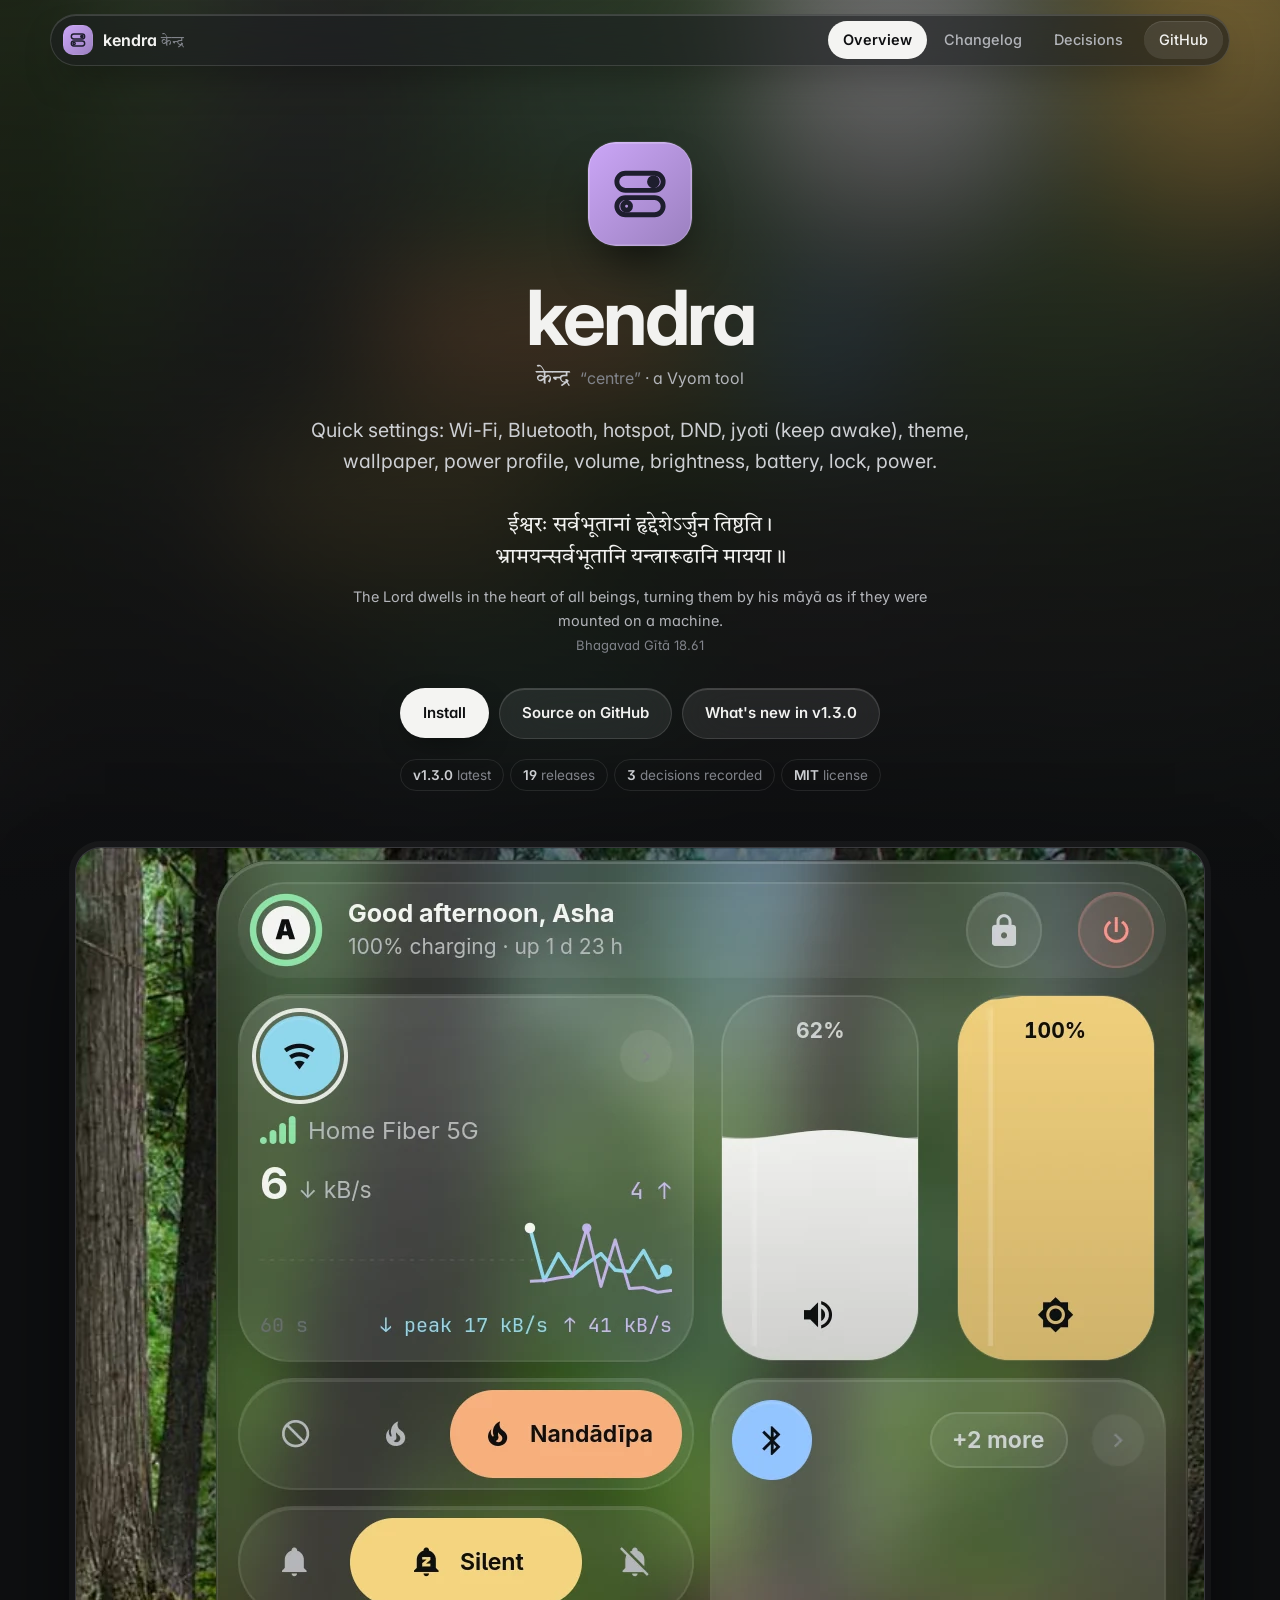
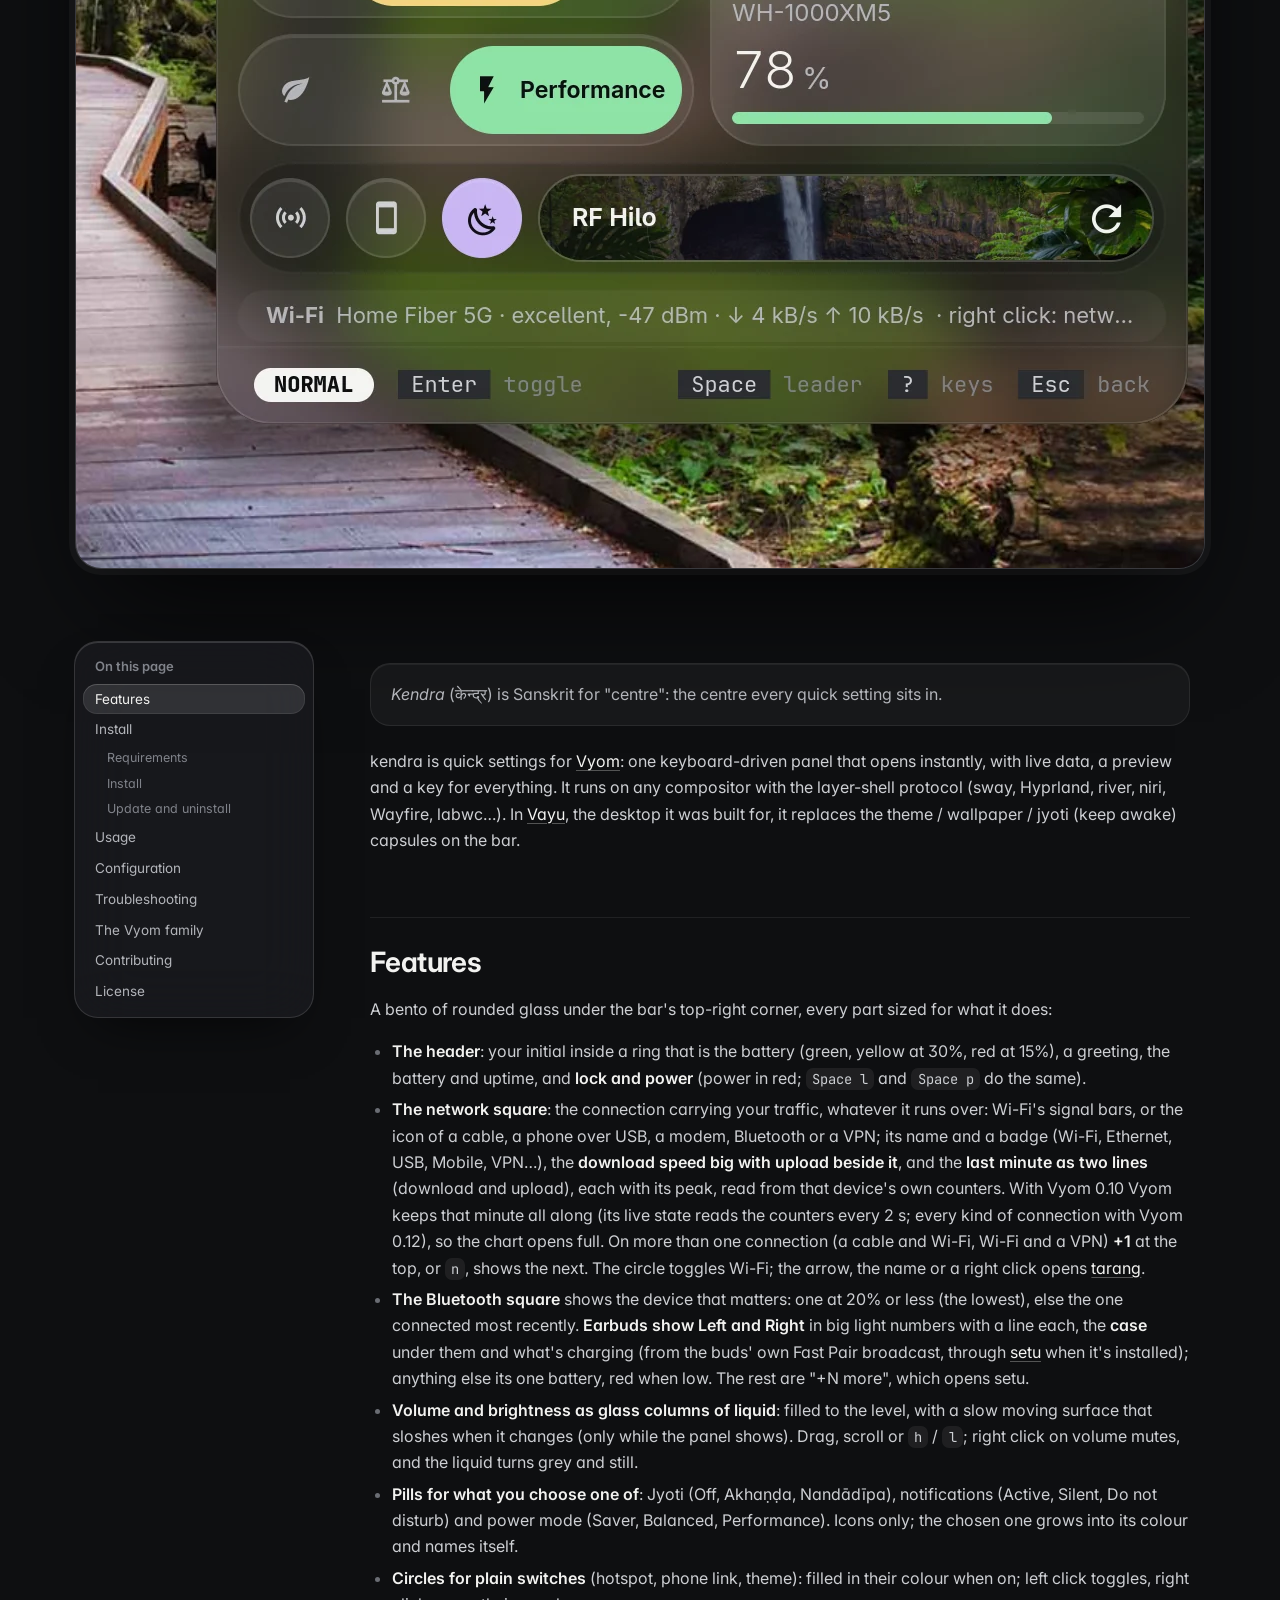
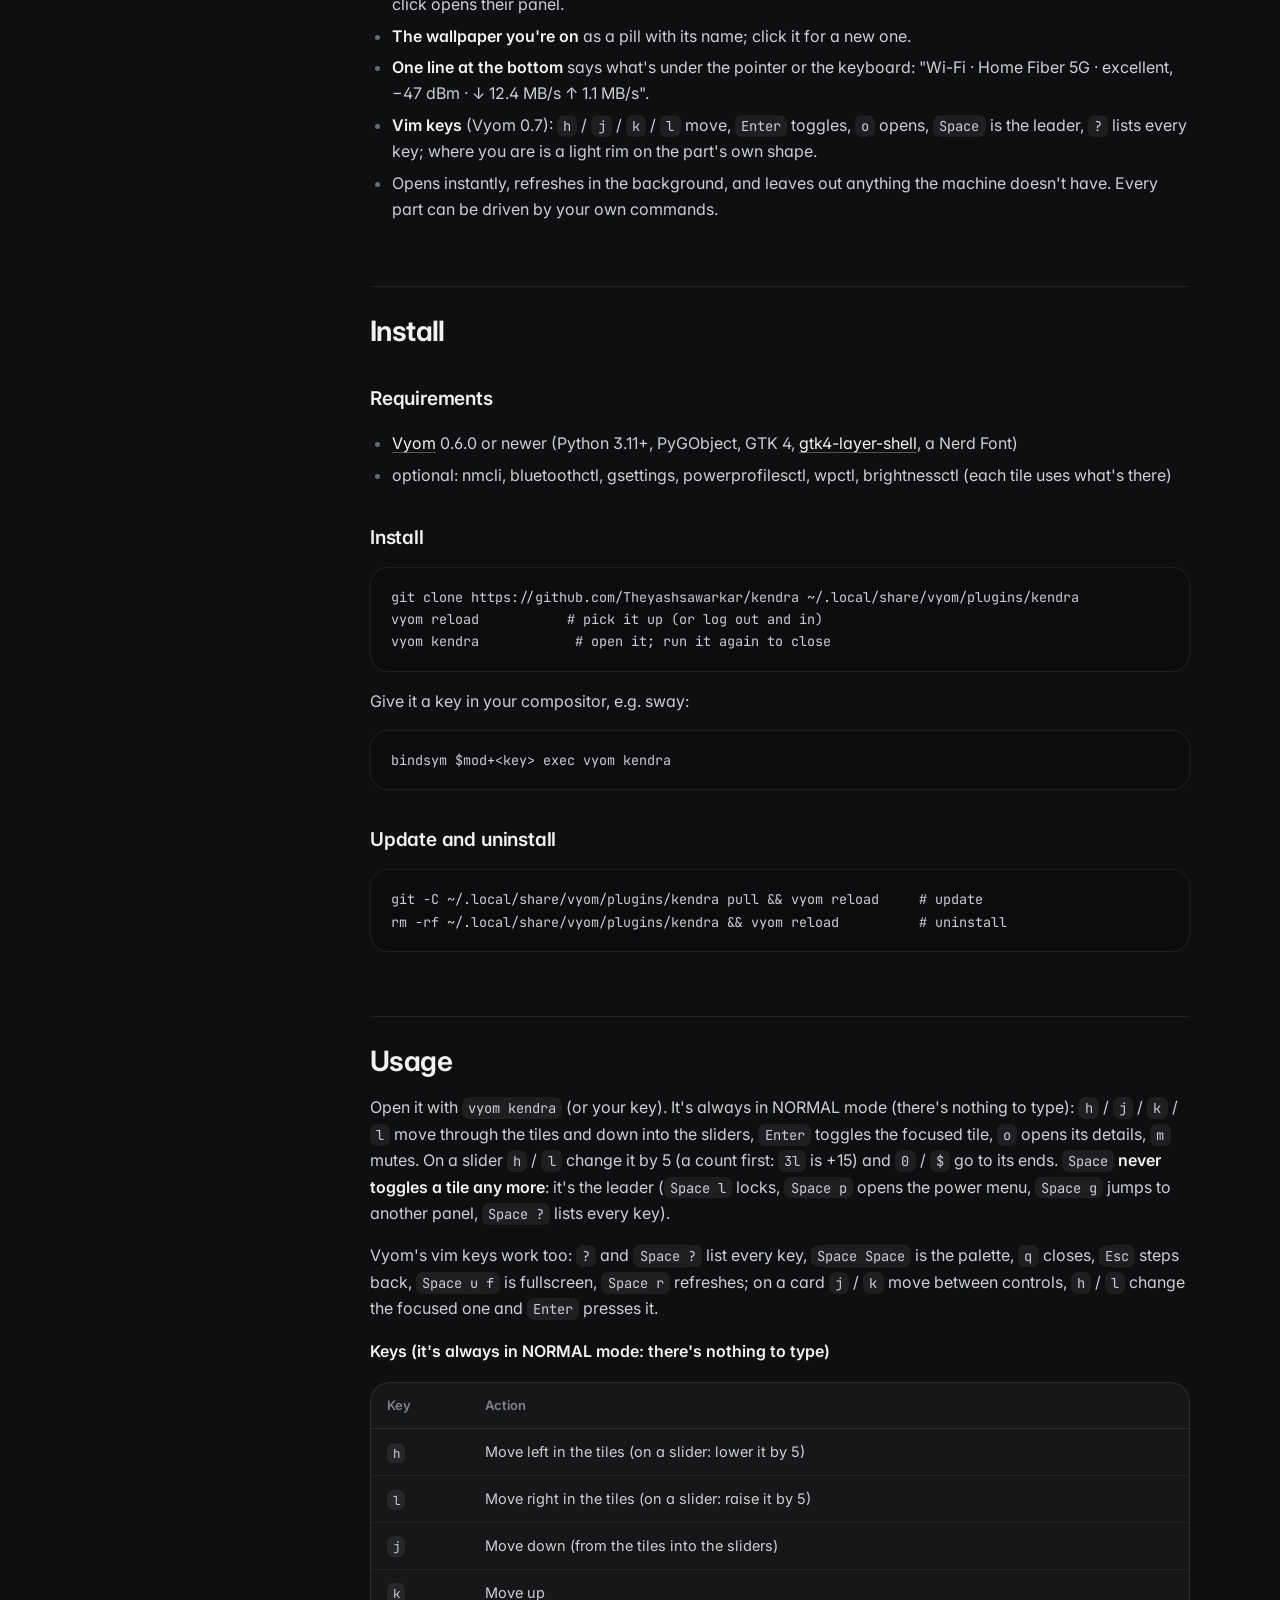
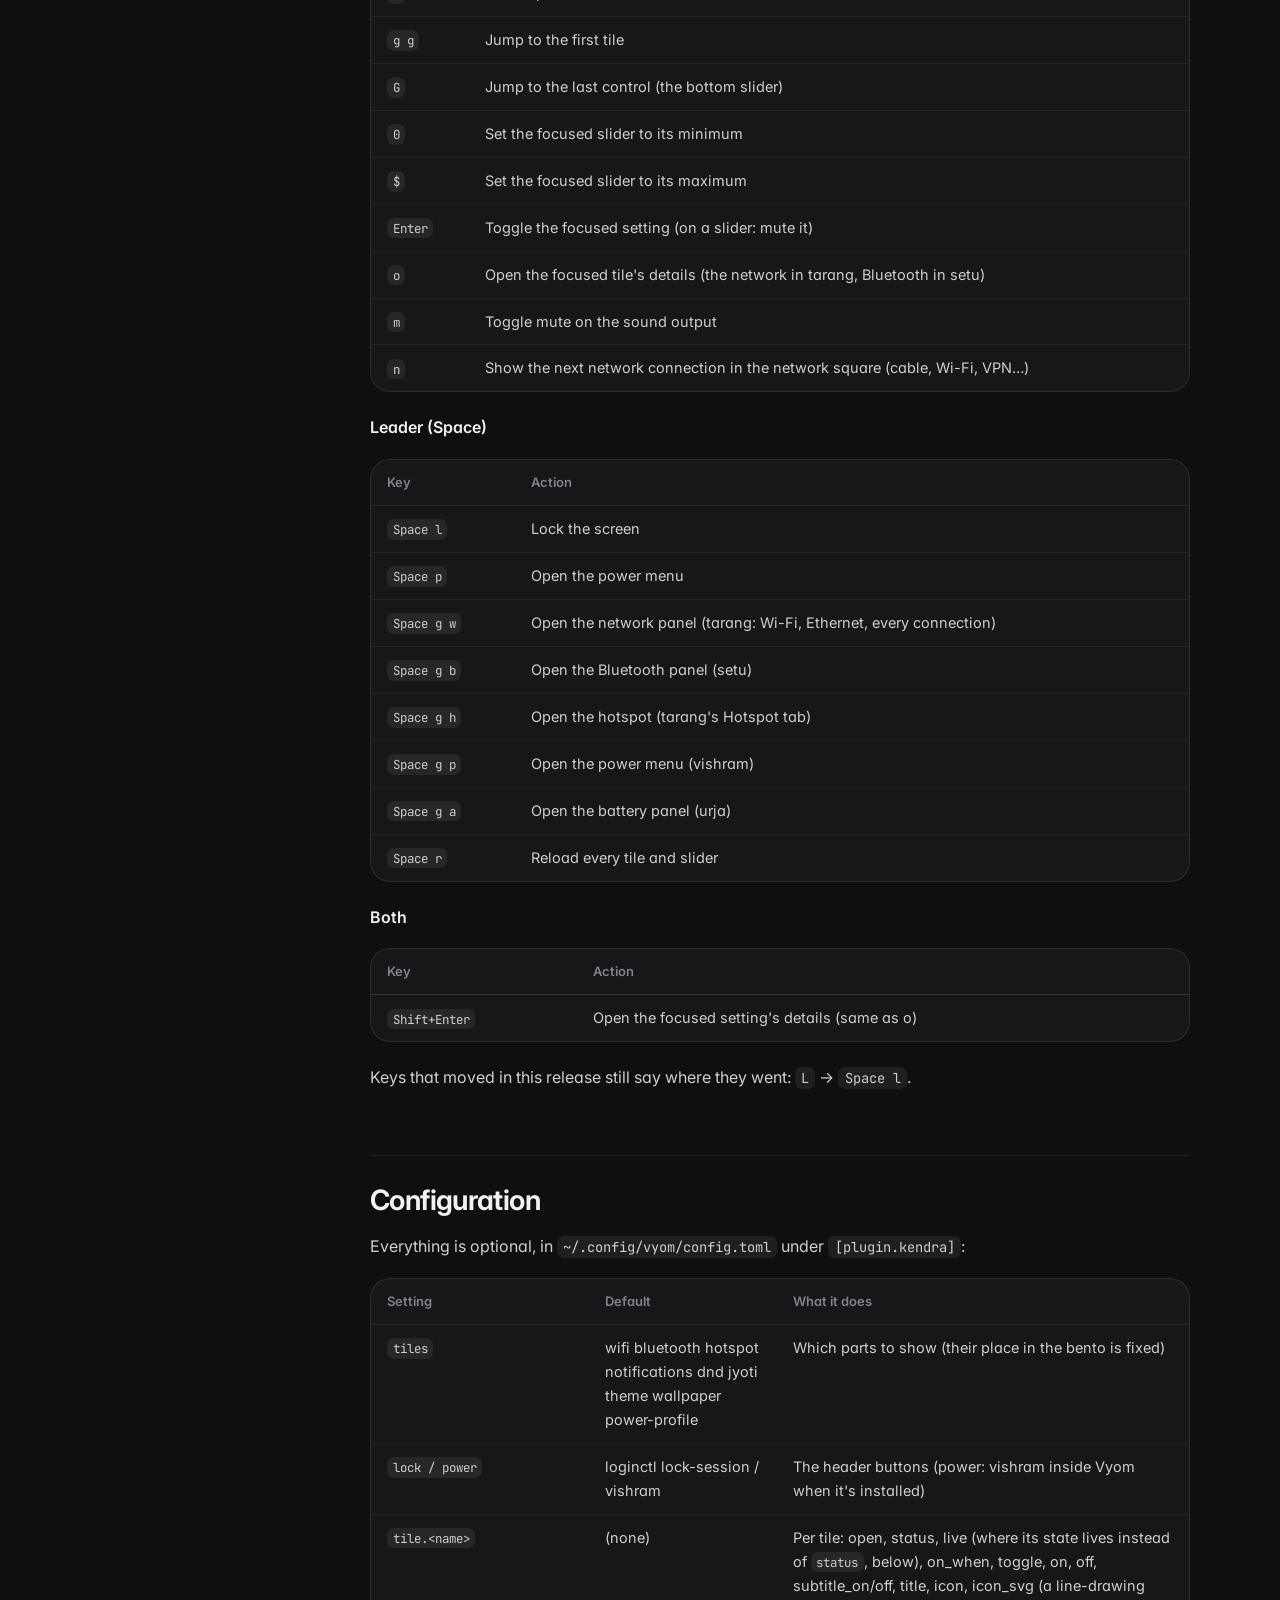
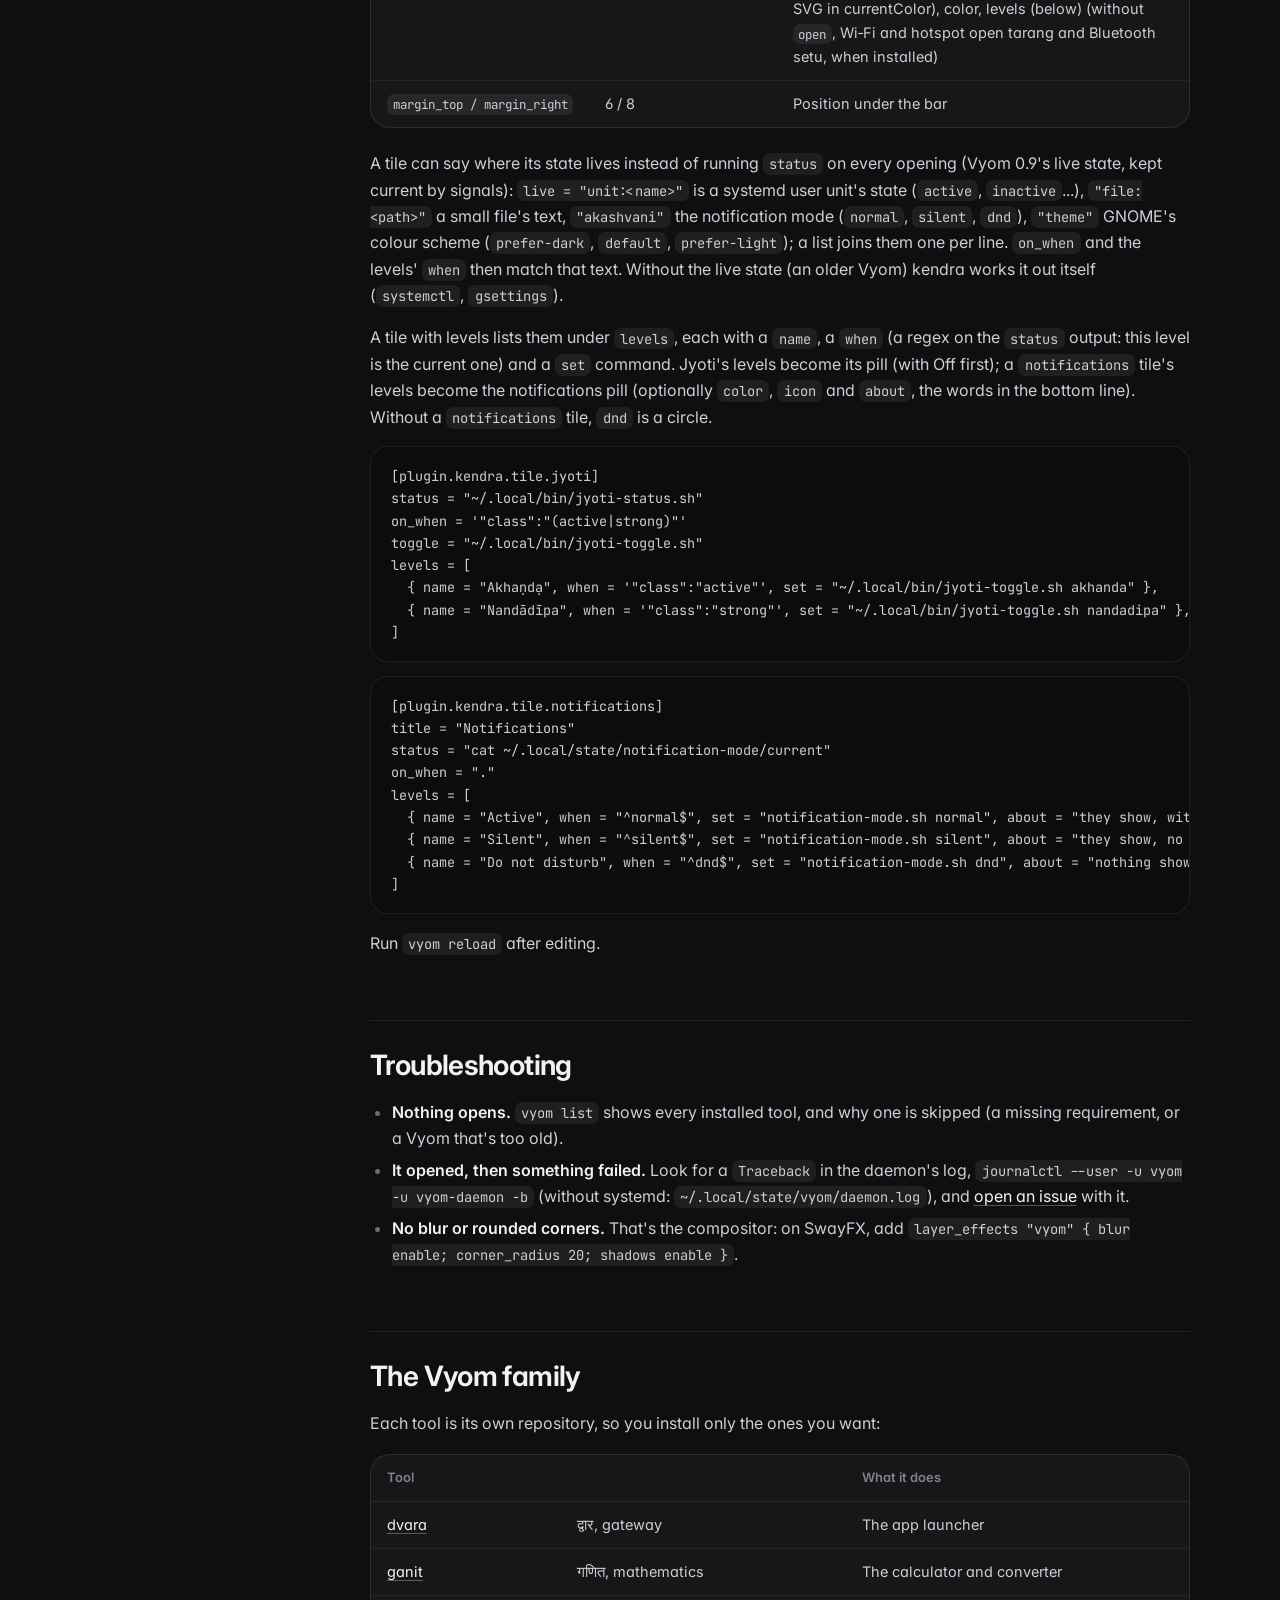
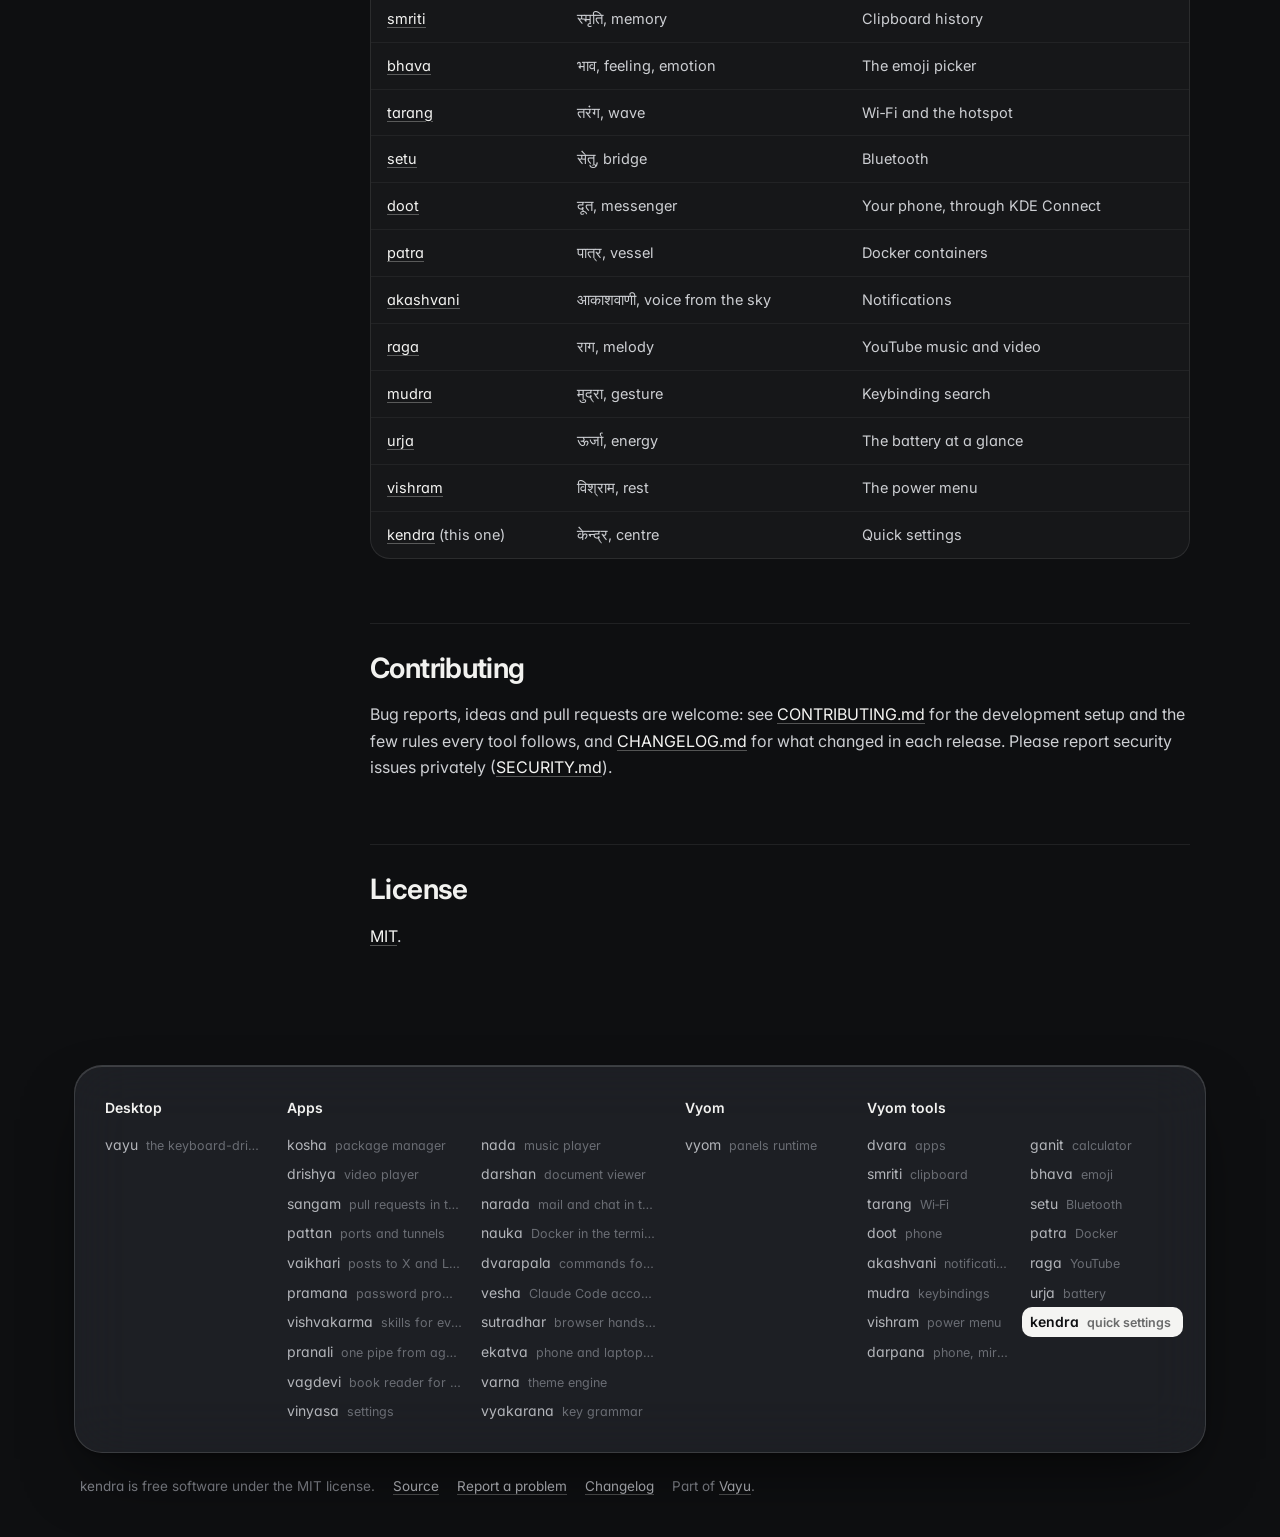
==== commit caccb0a9: "The network square shows any connection: cable, USB, mobile, VPN With Vyom 0.12's connections the sq" ====
--- a/docs/index.html
+++ b/docs/index.html
@@ -35,7 +35,7 @@
 <p>kendra is quick settings for <a href="https://github.com/Theyashsawarkar/vyom">Vyom</a>: one keyboard-driven panel that opens instantly, with live data, a preview and a key for everything. It runs on any compositor with the layer-shell protocol (sway, Hyprland, river, niri, Wayfire, labwc…). In <a href="https://github.com/Theyashsawarkar/vayu">Vayu</a>, the desktop it was built for, it replaces the theme / wallpaper / jyoti (keep awake) capsules on the bar.</p>
 <h2 id="features"><a class="anchor" href="#features">#</a>Features</h2>
 <p>A bento of rounded glass under the bar's top-right corner, every part sized for what it does:</p>
-<ul><li><strong>The header</strong>: your initial inside a ring that is the battery (green, yellow at 30%, red at 15%), a greeting, the battery and uptime, and <strong>lock and power</strong> (power in red; <code>Space l</code> and <code>Space p</code> do the same).</li><li><strong>The Wi-Fi square</strong>: signal bars and the network, the <strong>download speed big with upload beside it</strong>, and the <strong>last minute as two lines</strong> (download and upload), each with its peak, read from the card's own counters. With Vyom 0.10 Vyom keeps that minute all along (its live state reads the counters every 2 s), so the chart opens full. The circle toggles Wi-Fi; the arrow, the name or a right click opens <a href="https://github.com/Theyashsawarkar/tarang">tarang</a>.</li><li><strong>The Bluetooth square</strong> shows the device that matters: one at 20% or less (the lowest), else the one connected most recently. <strong>Earbuds show Left and Right</strong> in big light numbers with a line each, the <strong>case</strong> under them and what's charging (from the buds' own Fast Pair broadcast, through <a href="https://github.com/Theyashsawarkar/setu">setu</a> when it's installed); anything else its one battery, red when low. The rest are "+N more", which opens setu.</li><li><strong>Volume and brightness as glass columns of liquid</strong>: filled to the level, with a slow moving surface that sloshes when it changes (only while the panel shows). Drag, scroll or <code>h</code> / <code>l</code>; right click on volume mutes, and the liquid turns grey and still.</li><li><strong>Pills for what you choose one of</strong>: Jyoti (Off, Akhaṇḍa, Nandādīpa), notifications (Active, Silent, Do not disturb) and power mode (Saver, Balanced, Performance). Icons only; the chosen one grows into its colour and names itself.</li><li><strong>Circles for plain switches</strong> (hotspot, phone link, theme): filled in their colour when on; left click toggles, right click opens their panel.</li><li><strong>The wallpaper you're on</strong> as a pill with its name; click it for a new one.</li><li><strong>One line at the bottom</strong> says what's under the pointer or the keyboard: "Wi-Fi · Home Fiber 5G · excellent, −47 dBm · ↓ 12.4 MB/s ↑ 1.1 MB/s".</li><li><strong>Vim keys</strong> (Vyom 0.7): <code>h</code> / <code>j</code> / <code>k</code> / <code>l</code> move, <code>Enter</code> toggles, <code>o</code> opens, <code>Space</code> is the leader, <code>?</code> lists every key; where you are is a light rim on the part's own shape.</li><li>Opens instantly, refreshes in the background, and leaves out anything the machine doesn't have. Every part can be driven by your own commands.</li></ul>
+<ul><li><strong>The header</strong>: your initial inside a ring that is the battery (green, yellow at 30%, red at 15%), a greeting, the battery and uptime, and <strong>lock and power</strong> (power in red; <code>Space l</code> and <code>Space p</code> do the same).</li><li><strong>The network square</strong>: the connection carrying your traffic, whatever it runs over: Wi-Fi's signal bars, or the icon of a cable, a phone over USB, a modem, Bluetooth or a VPN; its name and a badge (Wi-Fi, Ethernet, USB, Mobile, VPN…), the <strong>download speed big with upload beside it</strong>, and the <strong>last minute as two lines</strong> (download and upload), each with its peak, read from that device's own counters. With Vyom 0.10 Vyom keeps that minute all along (its live state reads the counters every 2 s; every kind of connection with Vyom 0.12), so the chart opens full. On more than one connection (a cable and Wi-Fi, Wi-Fi and a VPN) <strong>+1</strong> at the top, or <code>n</code>, shows the next. The circle toggles Wi-Fi; the arrow, the name or a right click opens <a href="https://github.com/Theyashsawarkar/tarang">tarang</a>.</li><li><strong>The Bluetooth square</strong> shows the device that matters: one at 20% or less (the lowest), else the one connected most recently. <strong>Earbuds show Left and Right</strong> in big light numbers with a line each, the <strong>case</strong> under them and what's charging (from the buds' own Fast Pair broadcast, through <a href="https://github.com/Theyashsawarkar/setu">setu</a> when it's installed); anything else its one battery, red when low. The rest are "+N more", which opens setu.</li><li><strong>Volume and brightness as glass columns of liquid</strong>: filled to the level, with a slow moving surface that sloshes when it changes (only while the panel shows). Drag, scroll or <code>h</code> / <code>l</code>; right click on volume mutes, and the liquid turns grey and still.</li><li><strong>Pills for what you choose one of</strong>: Jyoti (Off, Akhaṇḍa, Nandādīpa), notifications (Active, Silent, Do not disturb) and power mode (Saver, Balanced, Performance). Icons only; the chosen one grows into its colour and names itself.</li><li><strong>Circles for plain switches</strong> (hotspot, phone link, theme): filled in their colour when on; left click toggles, right click opens their panel.</li><li><strong>The wallpaper you're on</strong> as a pill with its name; click it for a new one.</li><li><strong>One line at the bottom</strong> says what's under the pointer or the keyboard: "Wi-Fi · Home Fiber 5G · excellent, −47 dBm · ↓ 12.4 MB/s ↑ 1.1 MB/s".</li><li><strong>Vim keys</strong> (Vyom 0.7): <code>h</code> / <code>j</code> / <code>k</code> / <code>l</code> move, <code>Enter</code> toggles, <code>o</code> opens, <code>Space</code> is the leader, <code>?</code> lists every key; where you are is a light rim on the part's own shape.</li><li>Opens instantly, refreshes in the background, and leaves out anything the machine doesn't have. Every part can be driven by your own commands.</li></ul>
 <h2 id="install"><a class="anchor" href="#install">#</a>Install</h2>
 <h3 id="requirements"><a class="anchor" href="#requirements">#</a>Requirements</h3>
 <ul><li><a href="https://github.com/Theyashsawarkar/vyom">Vyom</a> 0.6.0 or newer (Python 3.11+, PyGObject, GTK 4, <a href="https://github.com/wmww/gtk4-layer-shell">gtk4-layer-shell</a>, a Nerd Font)</li><li>optional: nmcli, bluetoothctl, gsettings, powerprofilesctl, wpctl, brightnessctl (each tile uses what's there)</li></ul>
@@ -53,9 +53,9 @@
 <!-- KEYS (generated by scripts/keybinds.py from kendra/vim.py) -->
 <p>Vyom's vim keys work too: <code>?</code> and <code>Space ?</code> list every key, <code>Space Space</code> is the palette, <code>q</code> closes, <code>Esc</code> steps back, <code>Space u f</code> is fullscreen, <code>Space r</code> refreshes; on a card <code>j</code> / <code>k</code> move between controls, <code>h</code> / <code>l</code> change the focused one and <code>Enter</code> presses it.</p>
 <p><strong>Keys (it's always in NORMAL mode: there's nothing to type)</strong></p>
-<div class="table"><table><thead><tr><th>Key</th><th>Action</th></tr></thead><tbody><tr><td><code>h</code></td><td>Move left in the tiles (on a slider: lower it by 5)</td></tr><tr><td><code>l</code></td><td>Move right in the tiles (on a slider: raise it by 5)</td></tr><tr><td><code>j</code></td><td>Move down (from the tiles into the sliders)</td></tr><tr><td><code>k</code></td><td>Move up</td></tr><tr><td><code>g g</code></td><td>Jump to the first tile</td></tr><tr><td><code>G</code></td><td>Jump to the last control (the bottom slider)</td></tr><tr><td><code>0</code></td><td>Set the focused slider to its minimum</td></tr><tr><td><code>$</code></td><td>Set the focused slider to its maximum</td></tr><tr><td><code>Enter</code></td><td>Toggle the focused setting (on a slider: mute it)</td></tr><tr><td><code>o</code></td><td>Open the focused tile's details (Wi-Fi in tarang, Bluetooth in setu)</td></tr><tr><td><code>m</code></td><td>Toggle mute on the sound output</td></tr></tbody></table></div>
+<div class="table"><table><thead><tr><th>Key</th><th>Action</th></tr></thead><tbody><tr><td><code>h</code></td><td>Move left in the tiles (on a slider: lower it by 5)</td></tr><tr><td><code>l</code></td><td>Move right in the tiles (on a slider: raise it by 5)</td></tr><tr><td><code>j</code></td><td>Move down (from the tiles into the sliders)</td></tr><tr><td><code>k</code></td><td>Move up</td></tr><tr><td><code>g g</code></td><td>Jump to the first tile</td></tr><tr><td><code>G</code></td><td>Jump to the last control (the bottom slider)</td></tr><tr><td><code>0</code></td><td>Set the focused slider to its minimum</td></tr><tr><td><code>$</code></td><td>Set the focused slider to its maximum</td></tr><tr><td><code>Enter</code></td><td>Toggle the focused setting (on a slider: mute it)</td></tr><tr><td><code>o</code></td><td>Open the focused tile's details (the network in tarang, Bluetooth in setu)</td></tr><tr><td><code>m</code></td><td>Toggle mute on the sound output</td></tr><tr><td><code>n</code></td><td>Show the next network connection in the network square (cable, Wi-Fi, VPN…)</td></tr></tbody></table></div>
 <p><strong>Leader (Space)</strong></p>
-<div class="table"><table><thead><tr><th>Key</th><th>Action</th></tr></thead><tbody><tr><td><code>Space l</code></td><td>Lock the screen</td></tr><tr><td><code>Space p</code></td><td>Open the power menu</td></tr><tr><td><code>Space g w</code></td><td>Open the Wi-Fi panel (tarang)</td></tr><tr><td><code>Space g b</code></td><td>Open the Bluetooth panel (setu)</td></tr><tr><td><code>Space g h</code></td><td>Open the hotspot (tarang's Hotspot tab)</td></tr><tr><td><code>Space g p</code></td><td>Open the power menu (vishram)</td></tr><tr><td><code>Space g a</code></td><td>Open the battery panel (urja)</td></tr><tr><td><code>Space r</code></td><td>Reload every tile and slider</td></tr></tbody></table></div>
+<div class="table"><table><thead><tr><th>Key</th><th>Action</th></tr></thead><tbody><tr><td><code>Space l</code></td><td>Lock the screen</td></tr><tr><td><code>Space p</code></td><td>Open the power menu</td></tr><tr><td><code>Space g w</code></td><td>Open the network panel (tarang: Wi-Fi, Ethernet, every connection)</td></tr><tr><td><code>Space g b</code></td><td>Open the Bluetooth panel (setu)</td></tr><tr><td><code>Space g h</code></td><td>Open the hotspot (tarang's Hotspot tab)</td></tr><tr><td><code>Space g p</code></td><td>Open the power menu (vishram)</td></tr><tr><td><code>Space g a</code></td><td>Open the battery panel (urja)</td></tr><tr><td><code>Space r</code></td><td>Reload every tile and slider</td></tr></tbody></table></div>
 <p><strong>Both</strong></p>
 <div class="table"><table><thead><tr><th>Key</th><th>Action</th></tr></thead><tbody><tr><td><code>Shift+Enter</code></td><td>Open the focused setting's details (same as o)</td></tr></tbody></table></div>
 <p>Keys that moved in this release still say where they went: <code>L</code> → <code>Space l</code>.</p>
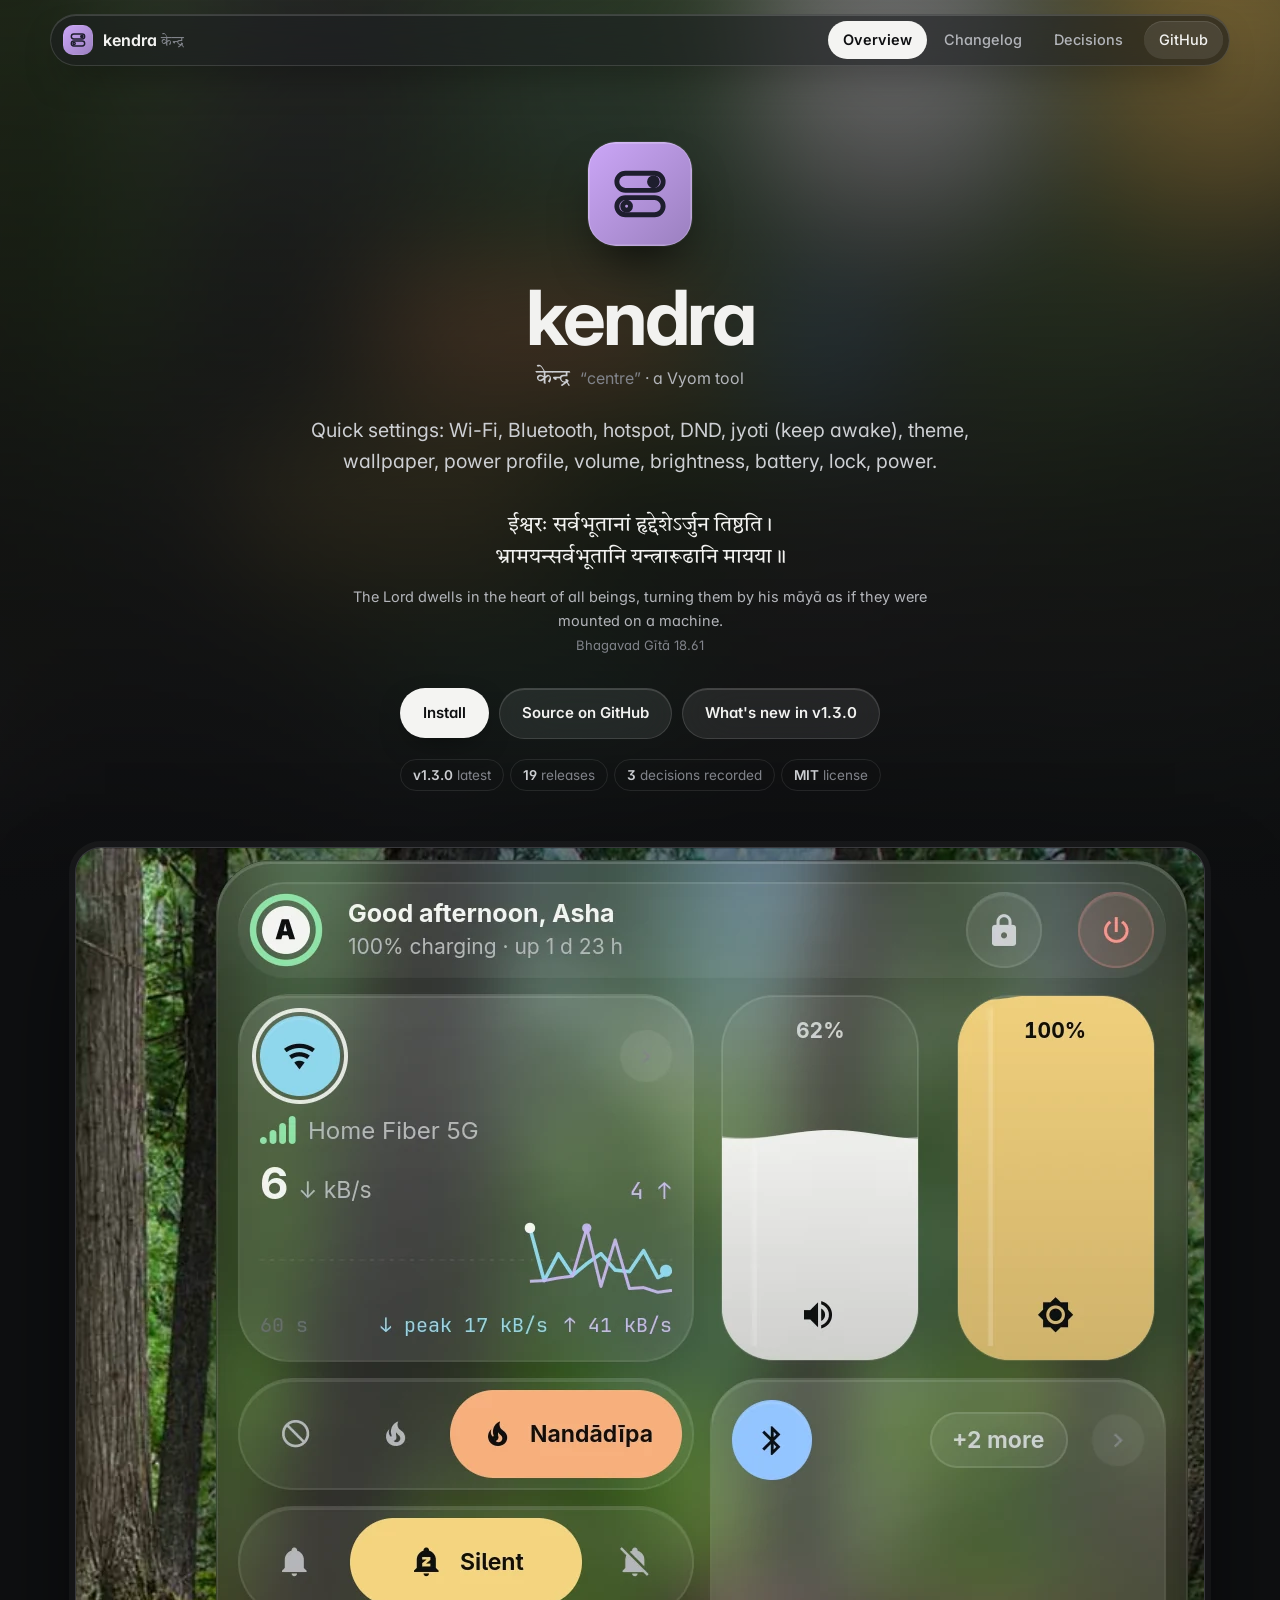
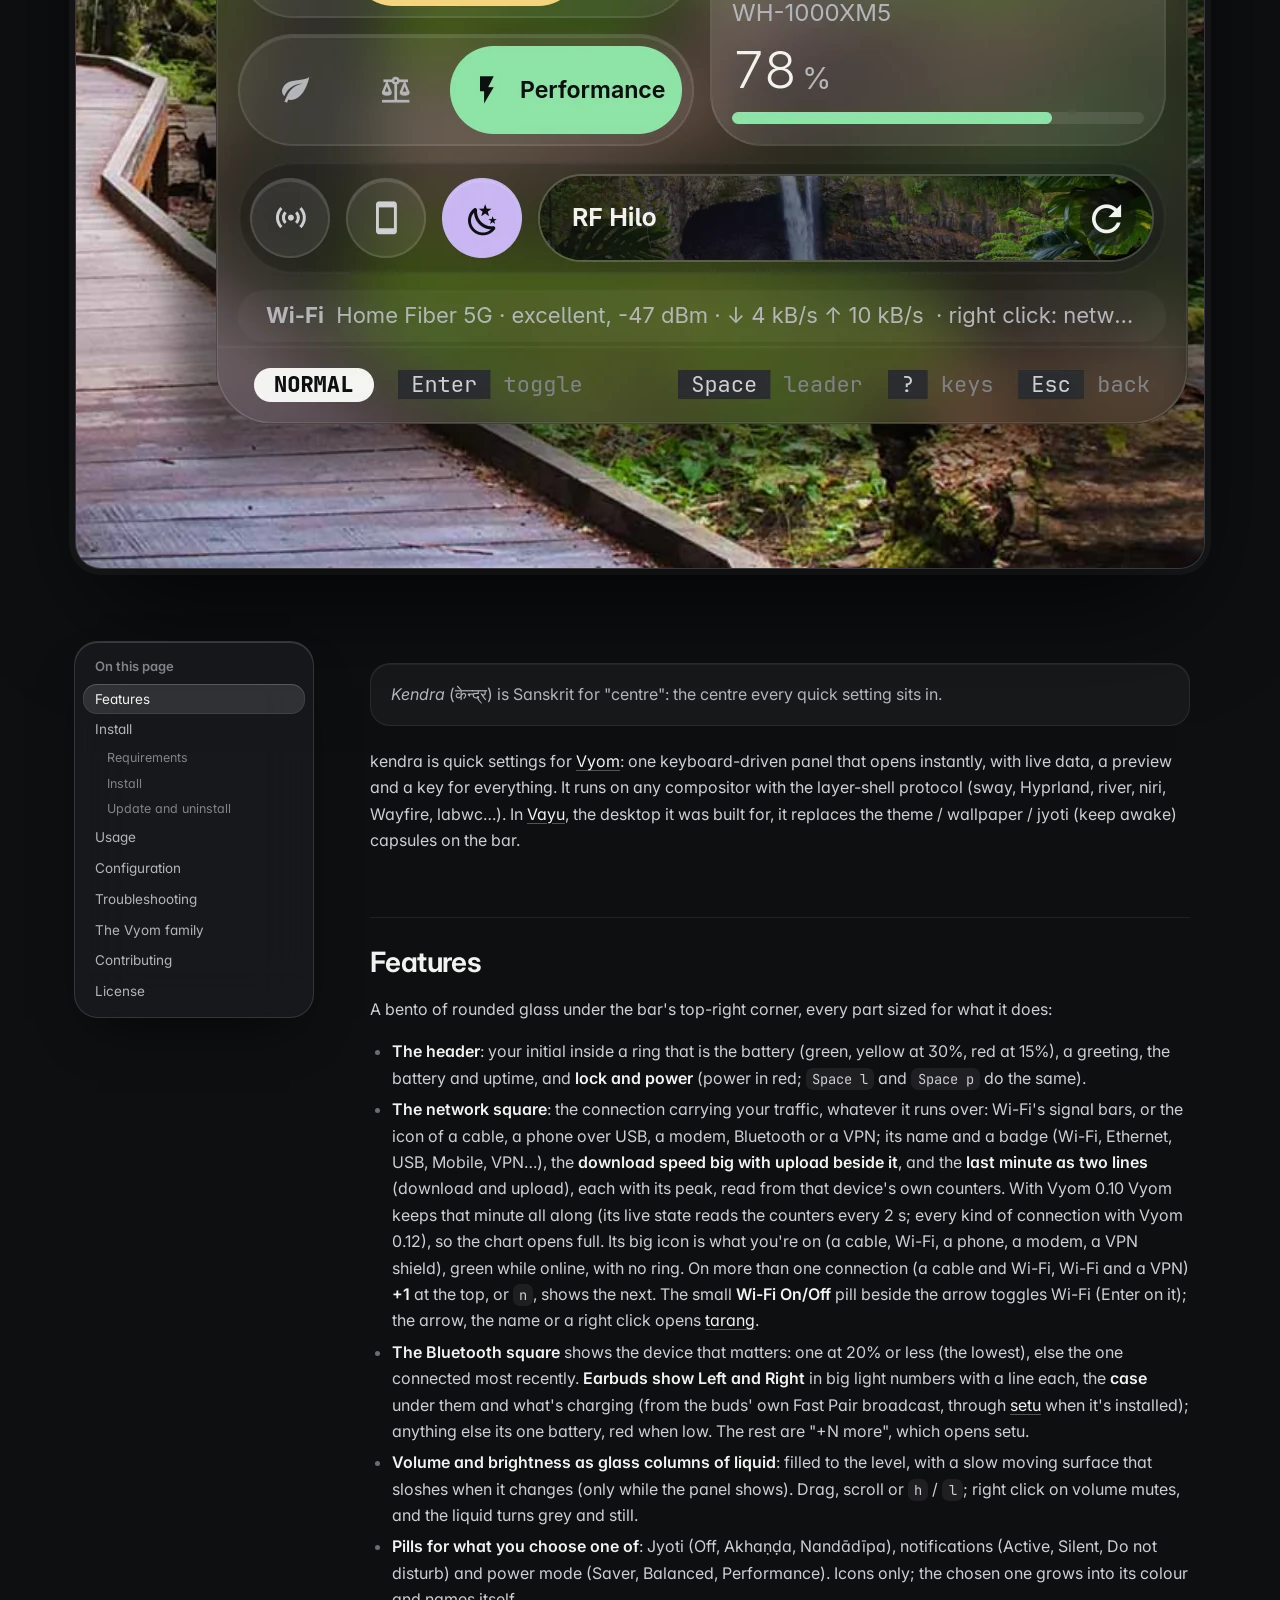
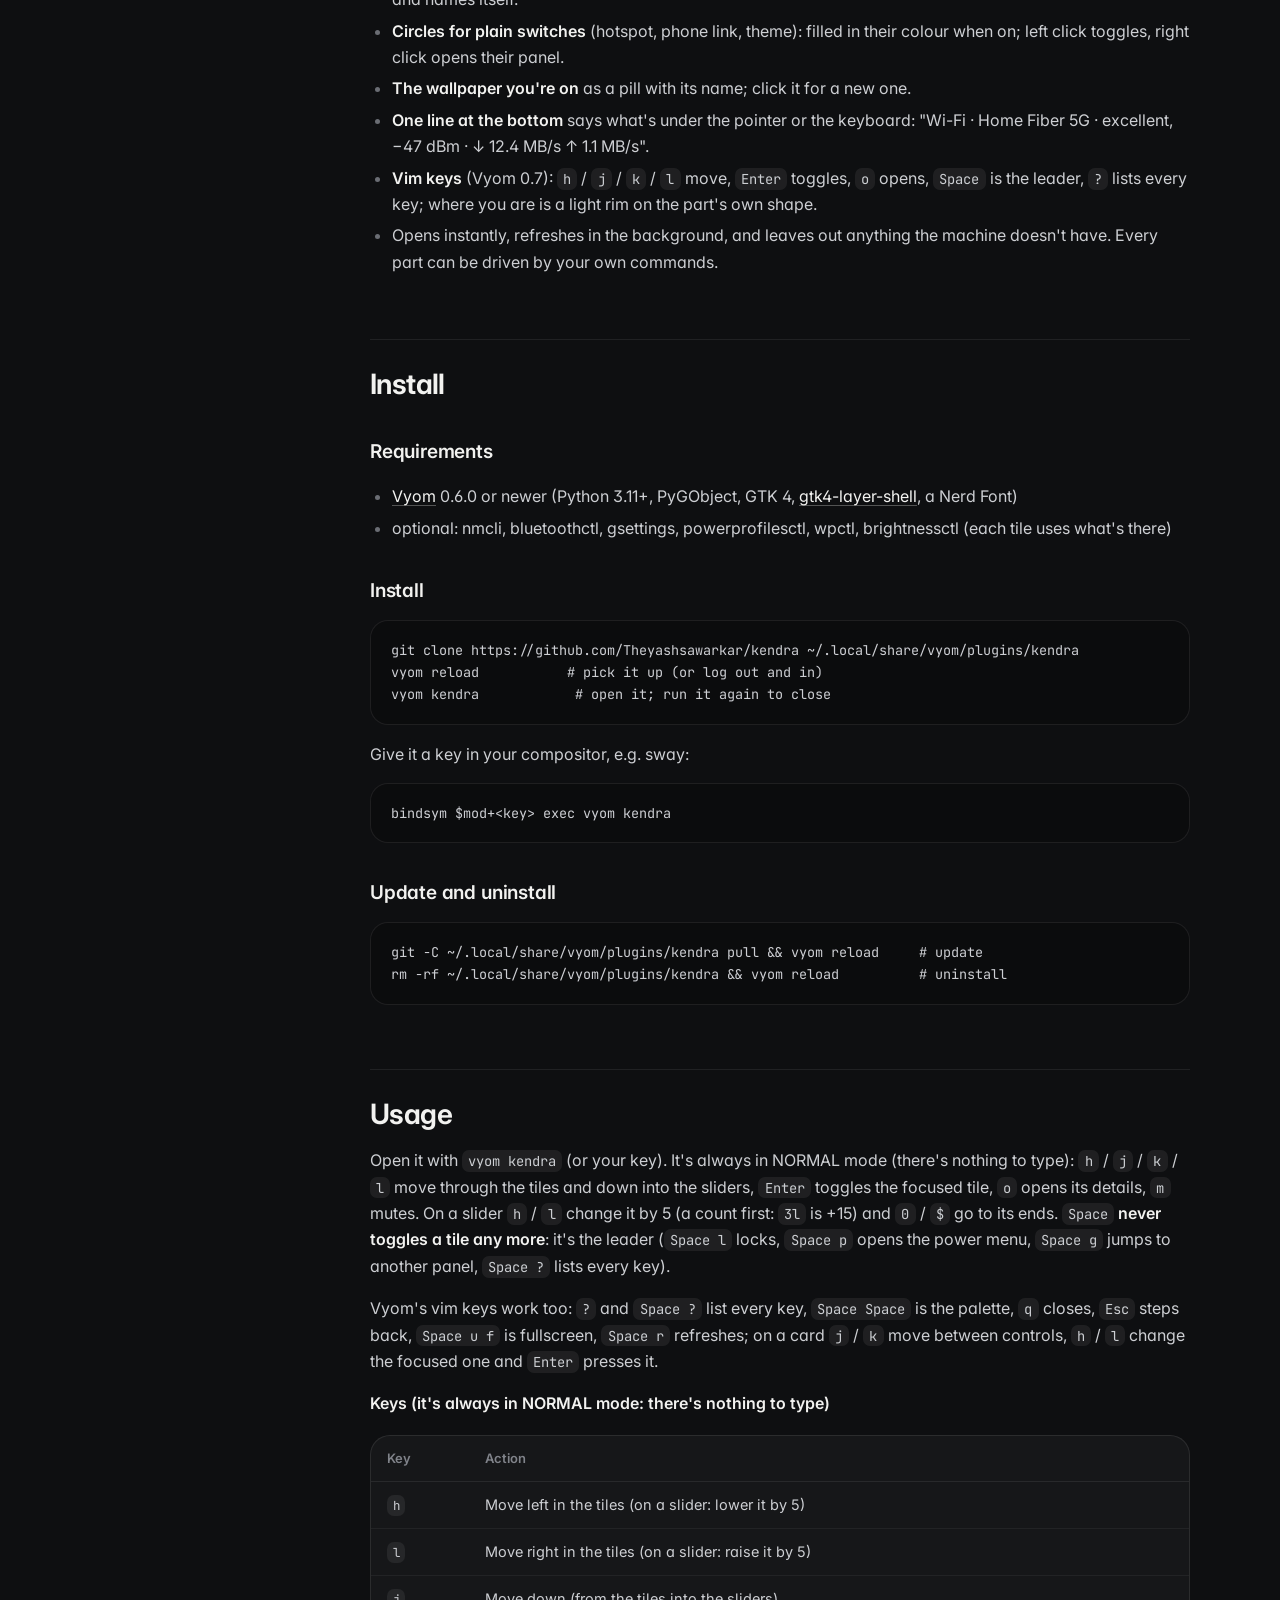
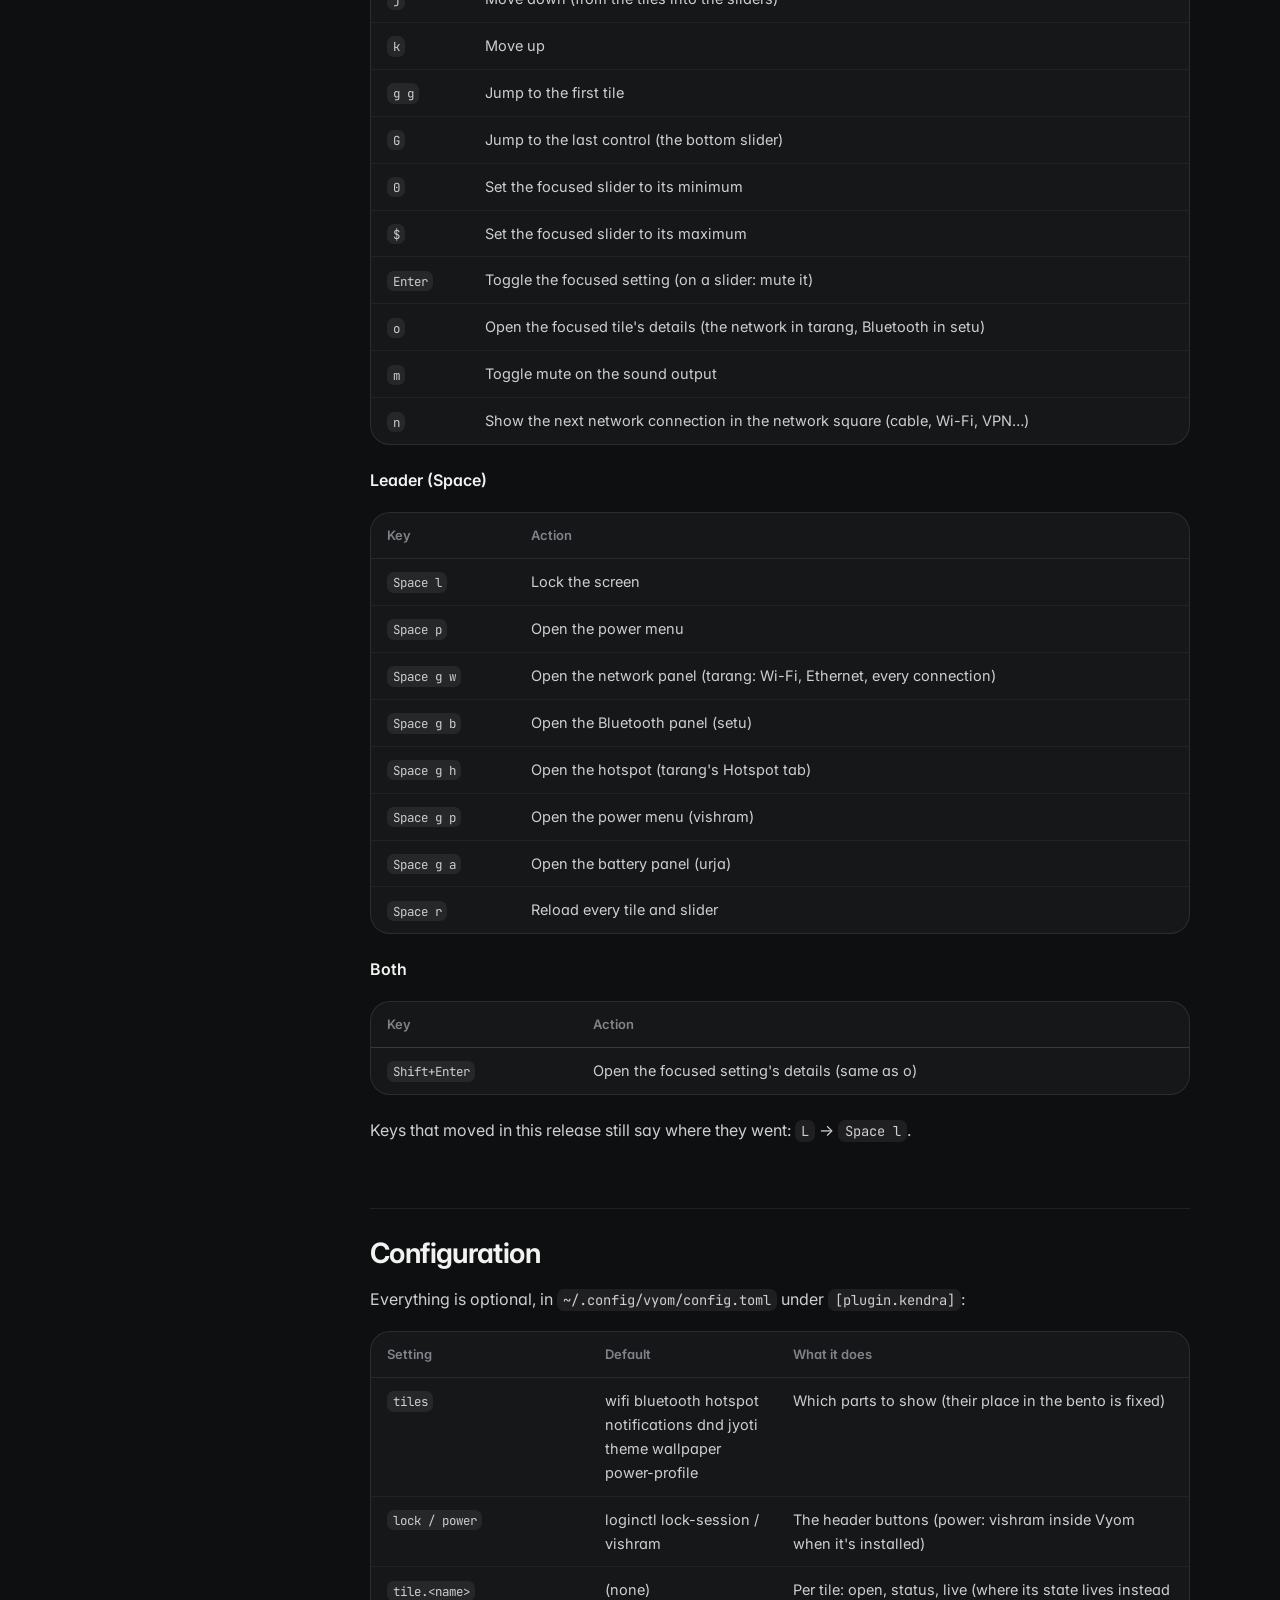
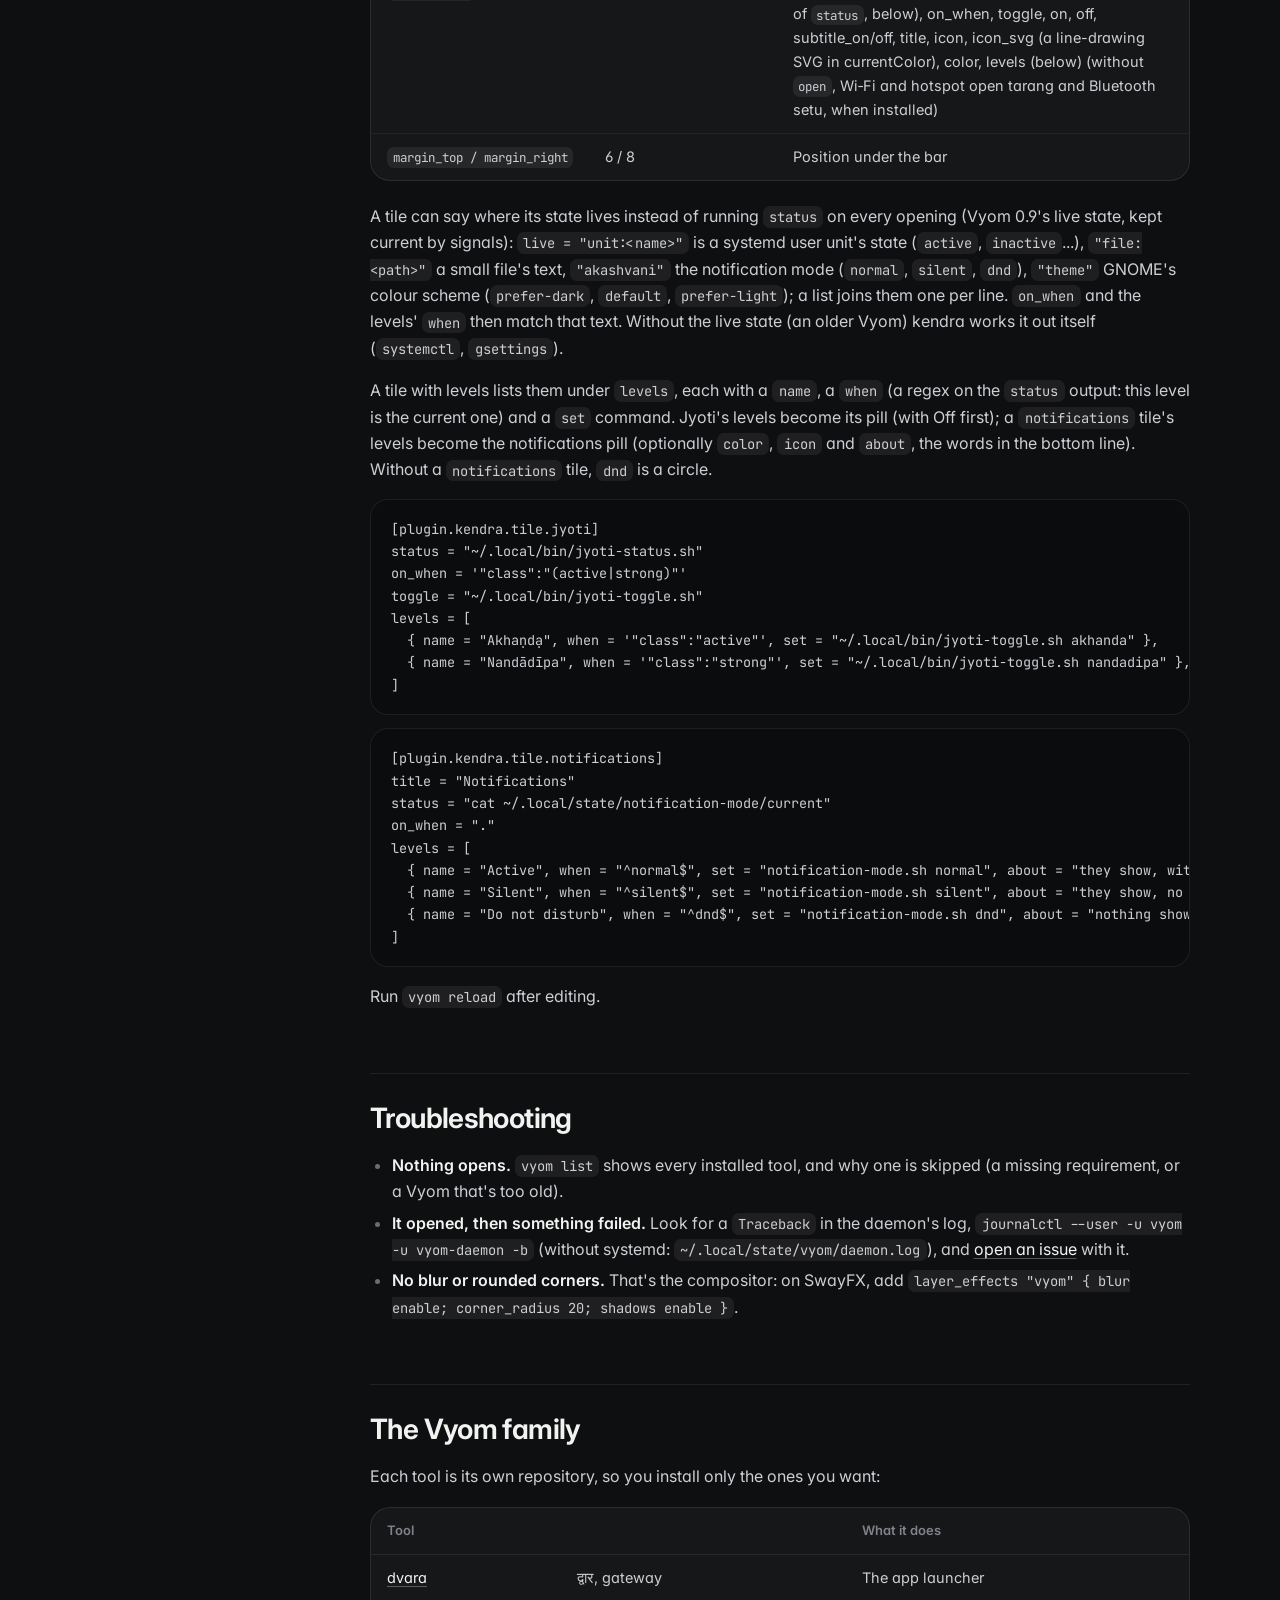
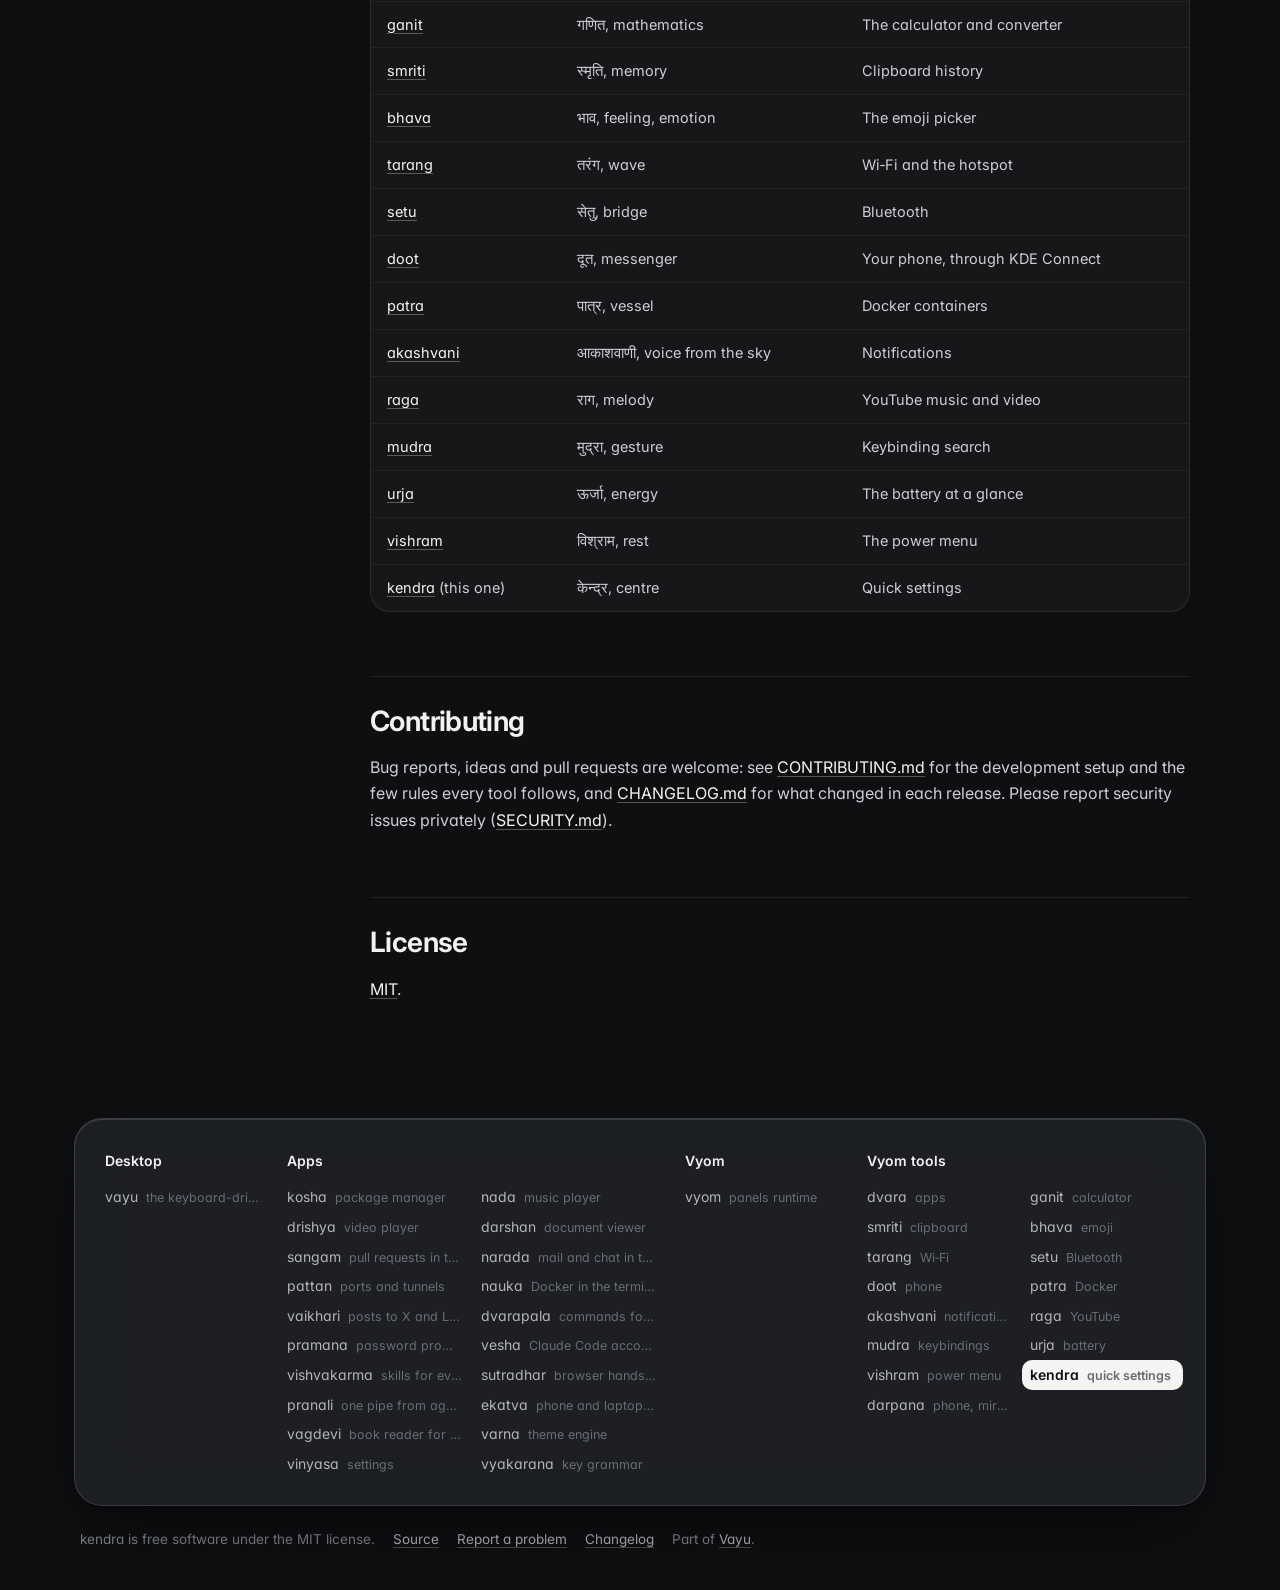
==== commit 79e8f376: "Network square: the connection's icon big, Wi-Fi's switch a small pill The big icon at the top left " ====
--- a/docs/index.html
+++ b/docs/index.html
@@ -35,7 +35,7 @@
 <p>kendra is quick settings for <a href="https://github.com/Theyashsawarkar/vyom">Vyom</a>: one keyboard-driven panel that opens instantly, with live data, a preview and a key for everything. It runs on any compositor with the layer-shell protocol (sway, Hyprland, river, niri, Wayfire, labwc…). In <a href="https://github.com/Theyashsawarkar/vayu">Vayu</a>, the desktop it was built for, it replaces the theme / wallpaper / jyoti (keep awake) capsules on the bar.</p>
 <h2 id="features"><a class="anchor" href="#features">#</a>Features</h2>
 <p>A bento of rounded glass under the bar's top-right corner, every part sized for what it does:</p>
-<ul><li><strong>The header</strong>: your initial inside a ring that is the battery (green, yellow at 30%, red at 15%), a greeting, the battery and uptime, and <strong>lock and power</strong> (power in red; <code>Space l</code> and <code>Space p</code> do the same).</li><li><strong>The network square</strong>: the connection carrying your traffic, whatever it runs over: Wi-Fi's signal bars, or the icon of a cable, a phone over USB, a modem, Bluetooth or a VPN; its name and a badge (Wi-Fi, Ethernet, USB, Mobile, VPN…), the <strong>download speed big with upload beside it</strong>, and the <strong>last minute as two lines</strong> (download and upload), each with its peak, read from that device's own counters. With Vyom 0.10 Vyom keeps that minute all along (its live state reads the counters every 2 s; every kind of connection with Vyom 0.12), so the chart opens full. On more than one connection (a cable and Wi-Fi, Wi-Fi and a VPN) <strong>+1</strong> at the top, or <code>n</code>, shows the next. The circle toggles Wi-Fi; the arrow, the name or a right click opens <a href="https://github.com/Theyashsawarkar/tarang">tarang</a>.</li><li><strong>The Bluetooth square</strong> shows the device that matters: one at 20% or less (the lowest), else the one connected most recently. <strong>Earbuds show Left and Right</strong> in big light numbers with a line each, the <strong>case</strong> under them and what's charging (from the buds' own Fast Pair broadcast, through <a href="https://github.com/Theyashsawarkar/setu">setu</a> when it's installed); anything else its one battery, red when low. The rest are "+N more", which opens setu.</li><li><strong>Volume and brightness as glass columns of liquid</strong>: filled to the level, with a slow moving surface that sloshes when it changes (only while the panel shows). Drag, scroll or <code>h</code> / <code>l</code>; right click on volume mutes, and the liquid turns grey and still.</li><li><strong>Pills for what you choose one of</strong>: Jyoti (Off, Akhaṇḍa, Nandādīpa), notifications (Active, Silent, Do not disturb) and power mode (Saver, Balanced, Performance). Icons only; the chosen one grows into its colour and names itself.</li><li><strong>Circles for plain switches</strong> (hotspot, phone link, theme): filled in their colour when on; left click toggles, right click opens their panel.</li><li><strong>The wallpaper you're on</strong> as a pill with its name; click it for a new one.</li><li><strong>One line at the bottom</strong> says what's under the pointer or the keyboard: "Wi-Fi · Home Fiber 5G · excellent, −47 dBm · ↓ 12.4 MB/s ↑ 1.1 MB/s".</li><li><strong>Vim keys</strong> (Vyom 0.7): <code>h</code> / <code>j</code> / <code>k</code> / <code>l</code> move, <code>Enter</code> toggles, <code>o</code> opens, <code>Space</code> is the leader, <code>?</code> lists every key; where you are is a light rim on the part's own shape.</li><li>Opens instantly, refreshes in the background, and leaves out anything the machine doesn't have. Every part can be driven by your own commands.</li></ul>
+<ul><li><strong>The header</strong>: your initial inside a ring that is the battery (green, yellow at 30%, red at 15%), a greeting, the battery and uptime, and <strong>lock and power</strong> (power in red; <code>Space l</code> and <code>Space p</code> do the same).</li><li><strong>The network square</strong>: the connection carrying your traffic, whatever it runs over: Wi-Fi's signal bars, or the icon of a cable, a phone over USB, a modem, Bluetooth or a VPN; its name and a badge (Wi-Fi, Ethernet, USB, Mobile, VPN…), the <strong>download speed big with upload beside it</strong>, and the <strong>last minute as two lines</strong> (download and upload), each with its peak, read from that device's own counters. With Vyom 0.10 Vyom keeps that minute all along (its live state reads the counters every 2 s; every kind of connection with Vyom 0.12), so the chart opens full. Its big icon is what you're on (a cable, Wi-Fi, a phone, a modem, a VPN shield), green while online, with no ring. On more than one connection (a cable and Wi-Fi, Wi-Fi and a VPN) <strong>+1</strong> at the top, or <code>n</code>, shows the next. The small <strong>Wi-Fi On/Off</strong> pill beside the arrow toggles Wi-Fi (Enter on it); the arrow, the name or a right click opens <a href="https://github.com/Theyashsawarkar/tarang">tarang</a>.</li><li><strong>The Bluetooth square</strong> shows the device that matters: one at 20% or less (the lowest), else the one connected most recently. <strong>Earbuds show Left and Right</strong> in big light numbers with a line each, the <strong>case</strong> under them and what's charging (from the buds' own Fast Pair broadcast, through <a href="https://github.com/Theyashsawarkar/setu">setu</a> when it's installed); anything else its one battery, red when low. The rest are "+N more", which opens setu.</li><li><strong>Volume and brightness as glass columns of liquid</strong>: filled to the level, with a slow moving surface that sloshes when it changes (only while the panel shows). Drag, scroll or <code>h</code> / <code>l</code>; right click on volume mutes, and the liquid turns grey and still.</li><li><strong>Pills for what you choose one of</strong>: Jyoti (Off, Akhaṇḍa, Nandādīpa), notifications (Active, Silent, Do not disturb) and power mode (Saver, Balanced, Performance). Icons only; the chosen one grows into its colour and names itself.</li><li><strong>Circles for plain switches</strong> (hotspot, phone link, theme): filled in their colour when on; left click toggles, right click opens their panel.</li><li><strong>The wallpaper you're on</strong> as a pill with its name; click it for a new one.</li><li><strong>One line at the bottom</strong> says what's under the pointer or the keyboard: "Wi-Fi · Home Fiber 5G · excellent, −47 dBm · ↓ 12.4 MB/s ↑ 1.1 MB/s".</li><li><strong>Vim keys</strong> (Vyom 0.7): <code>h</code> / <code>j</code> / <code>k</code> / <code>l</code> move, <code>Enter</code> toggles, <code>o</code> opens, <code>Space</code> is the leader, <code>?</code> lists every key; where you are is a light rim on the part's own shape.</li><li>Opens instantly, refreshes in the background, and leaves out anything the machine doesn't have. Every part can be driven by your own commands.</li></ul>
 <h2 id="install"><a class="anchor" href="#install">#</a>Install</h2>
 <h3 id="requirements"><a class="anchor" href="#requirements">#</a>Requirements</h3>
 <ul><li><a href="https://github.com/Theyashsawarkar/vyom">Vyom</a> 0.6.0 or newer (Python 3.11+, PyGObject, GTK 4, <a href="https://github.com/wmww/gtk4-layer-shell">gtk4-layer-shell</a>, a Nerd Font)</li><li>optional: nmcli, bluetoothctl, gsettings, powerprofilesctl, wpctl, brightnessctl (each tile uses what's there)</li></ul>
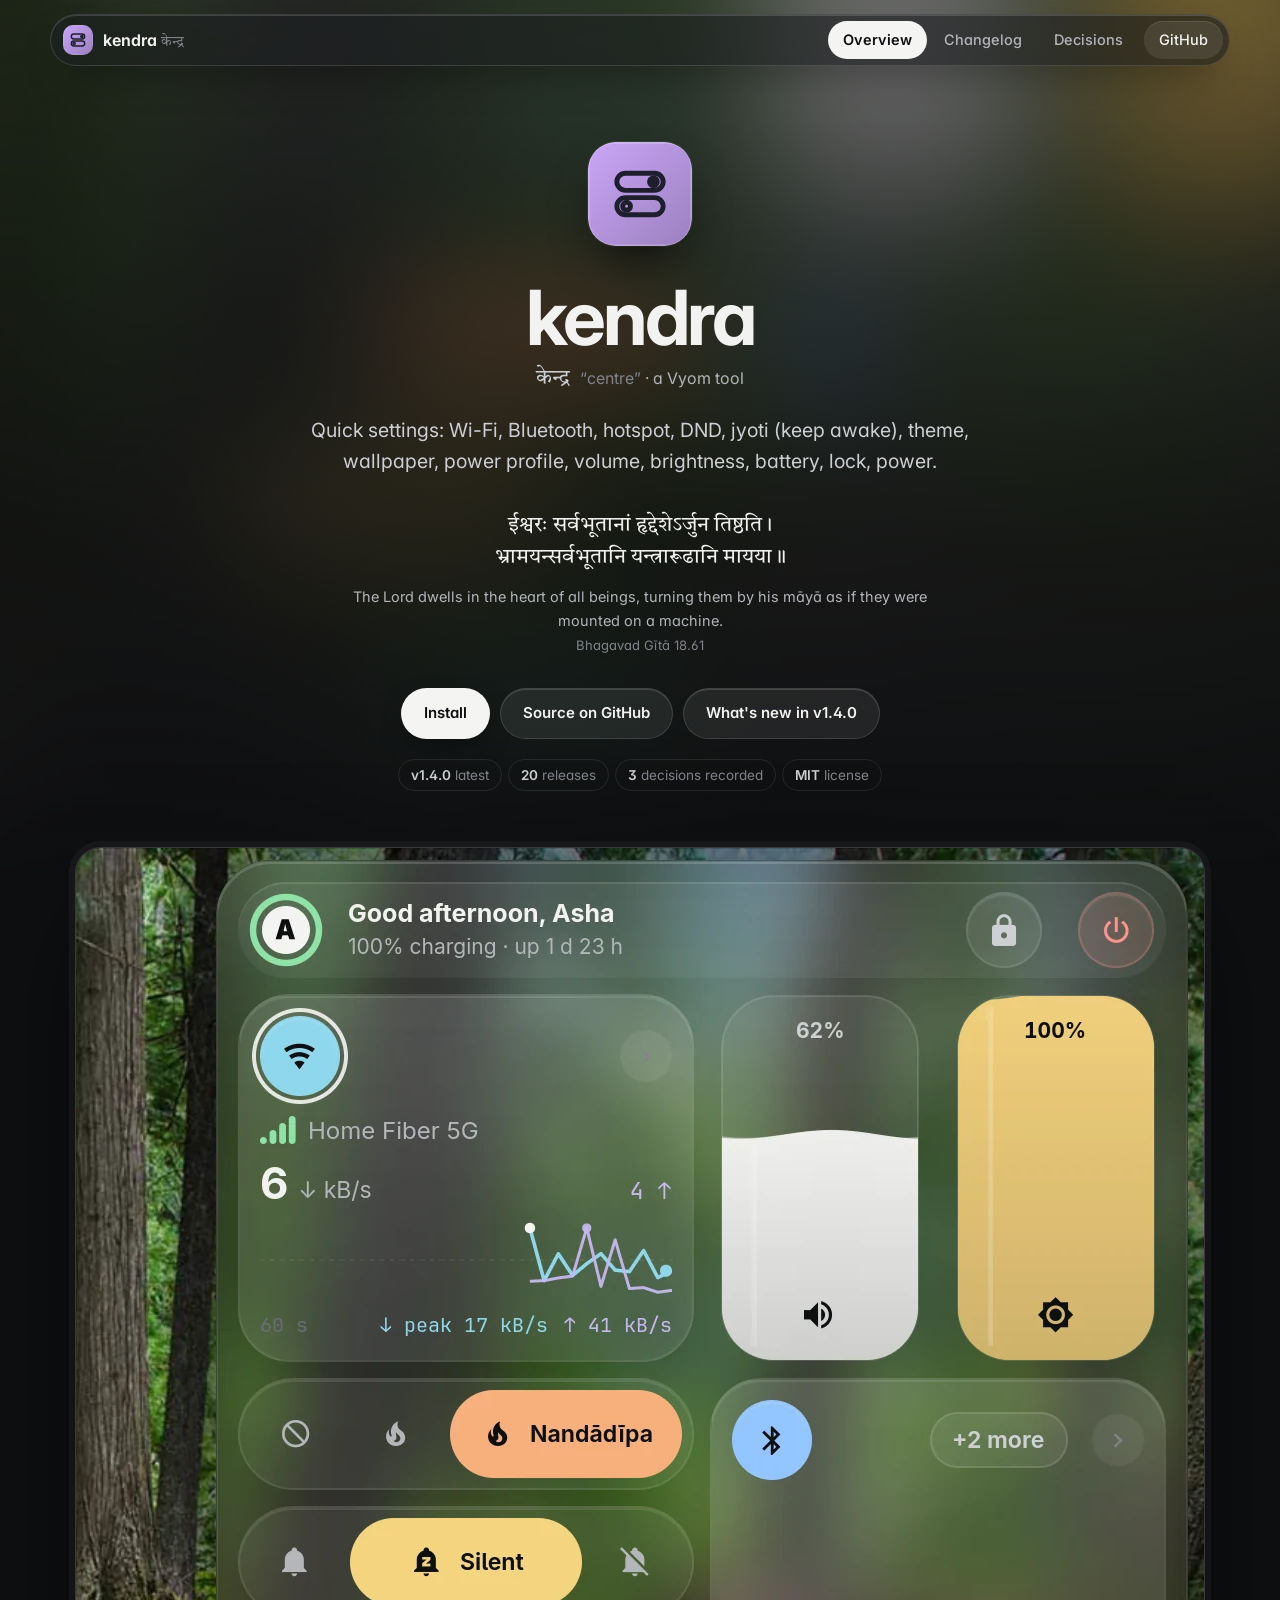
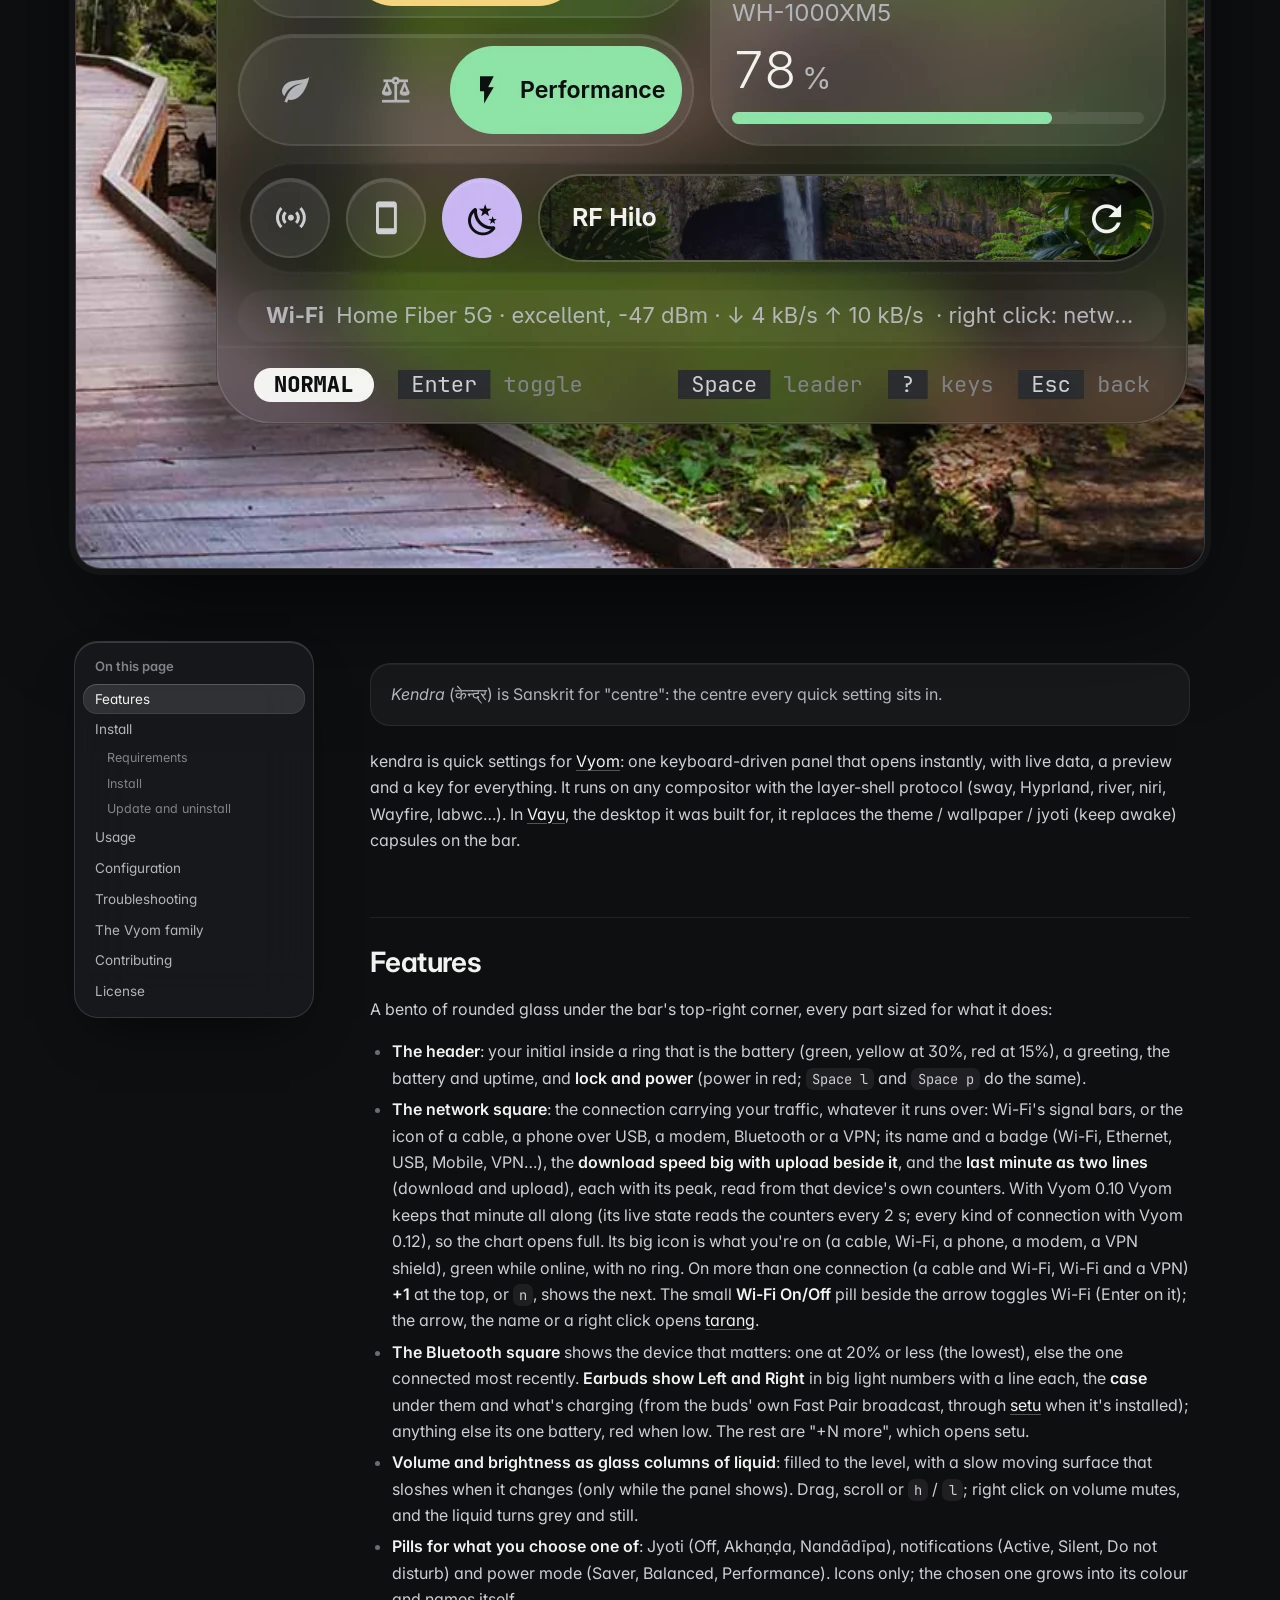
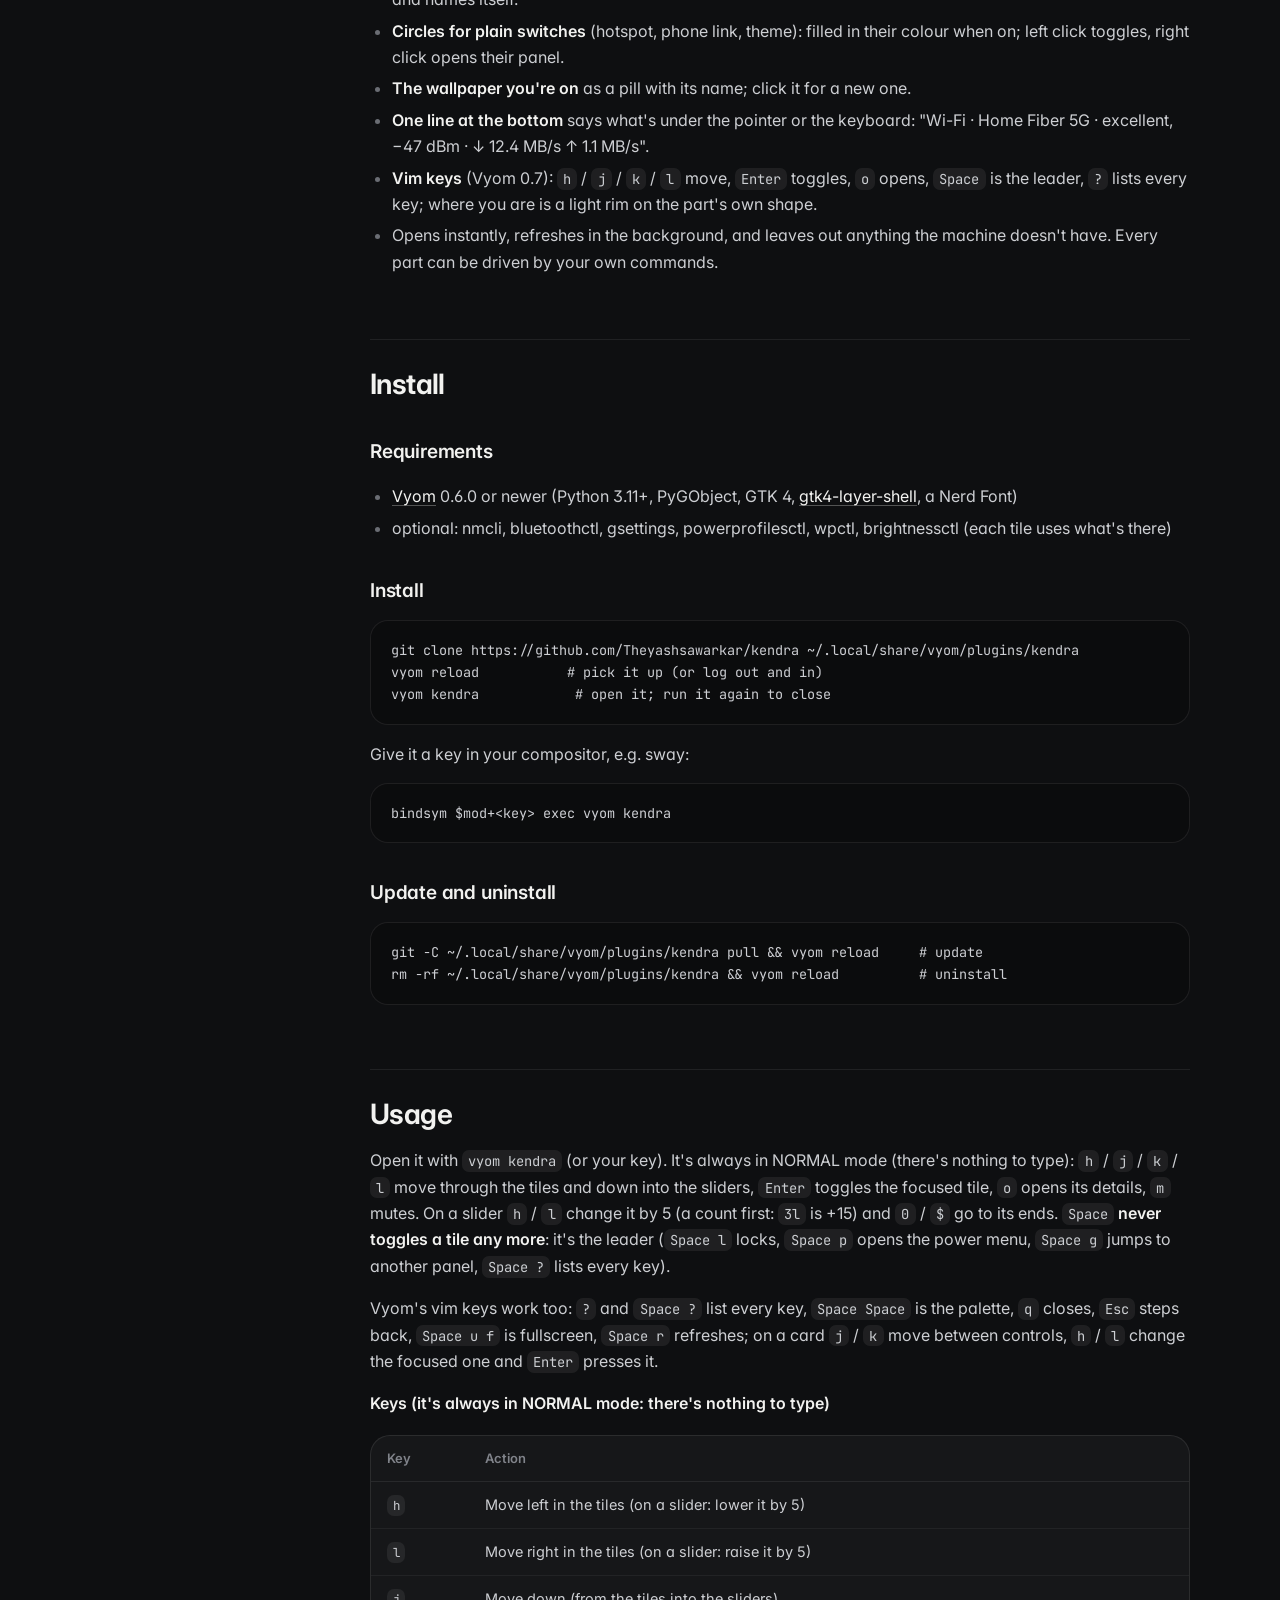
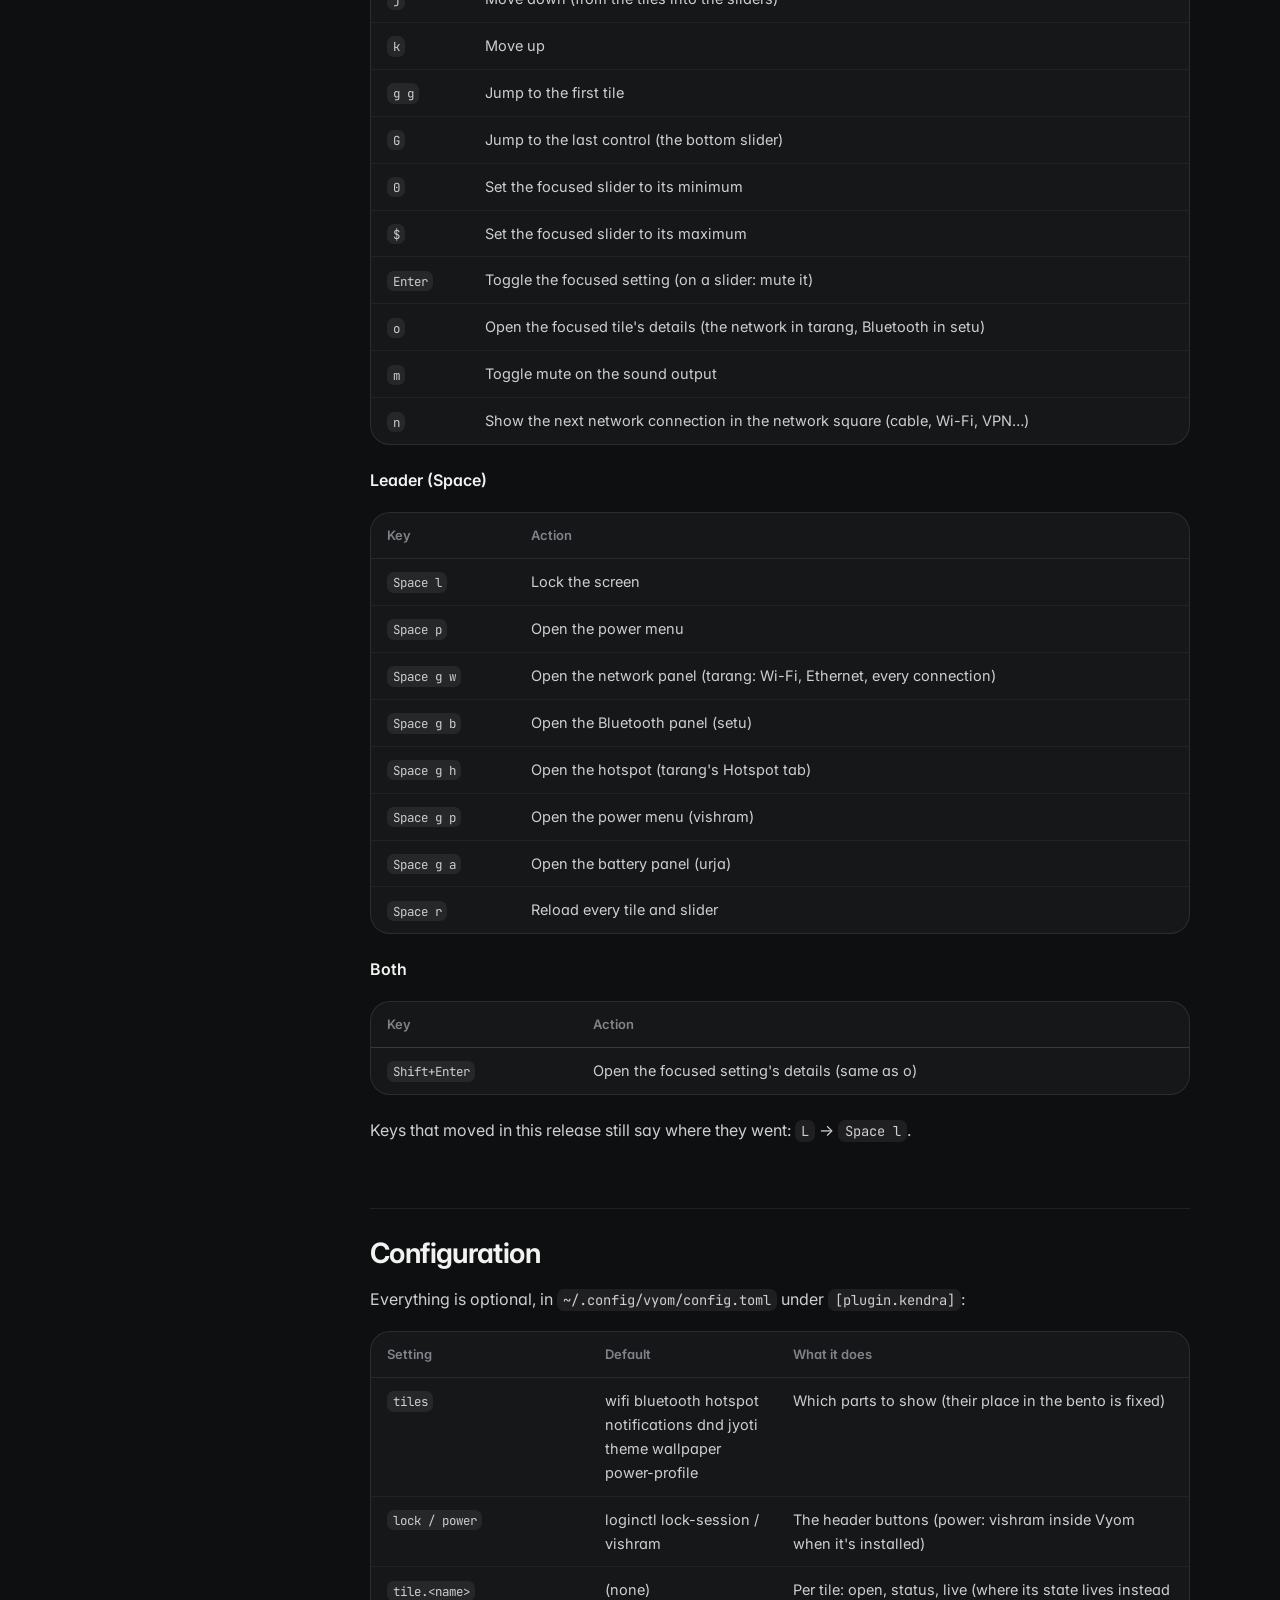
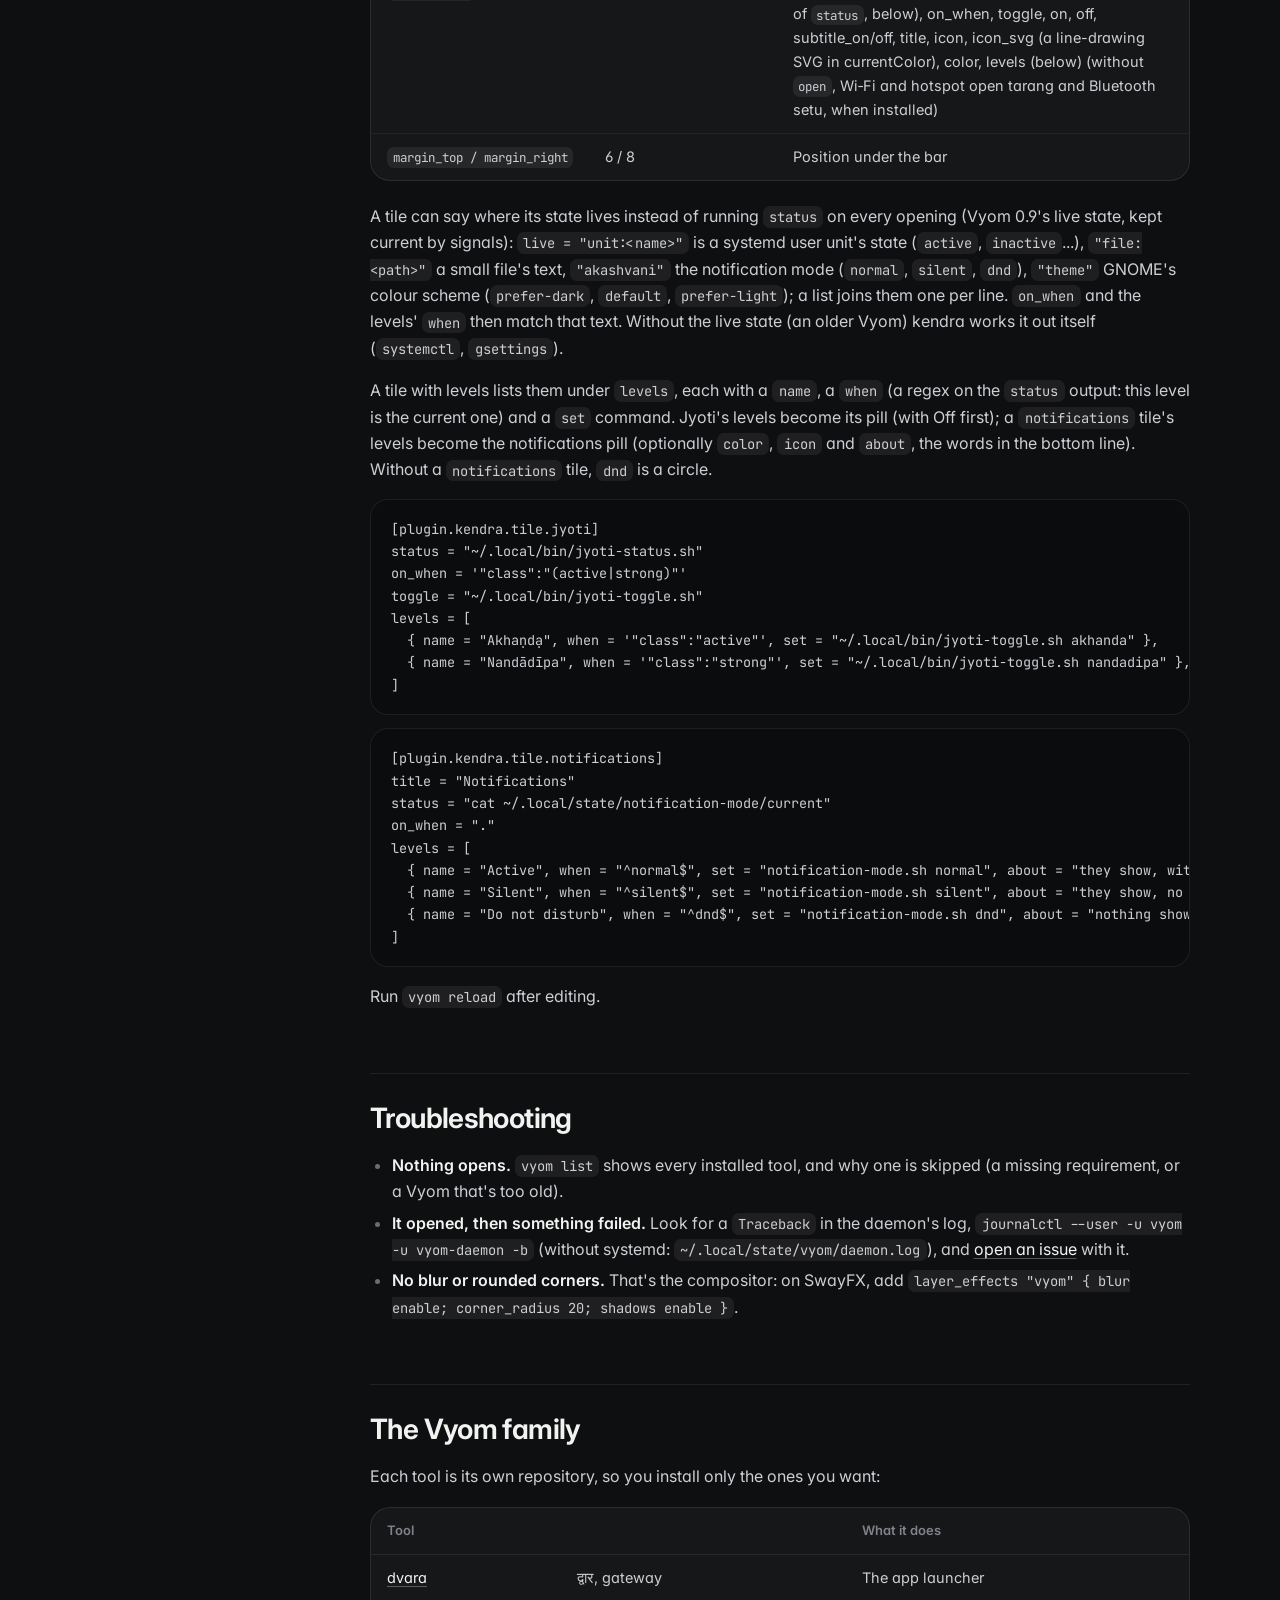
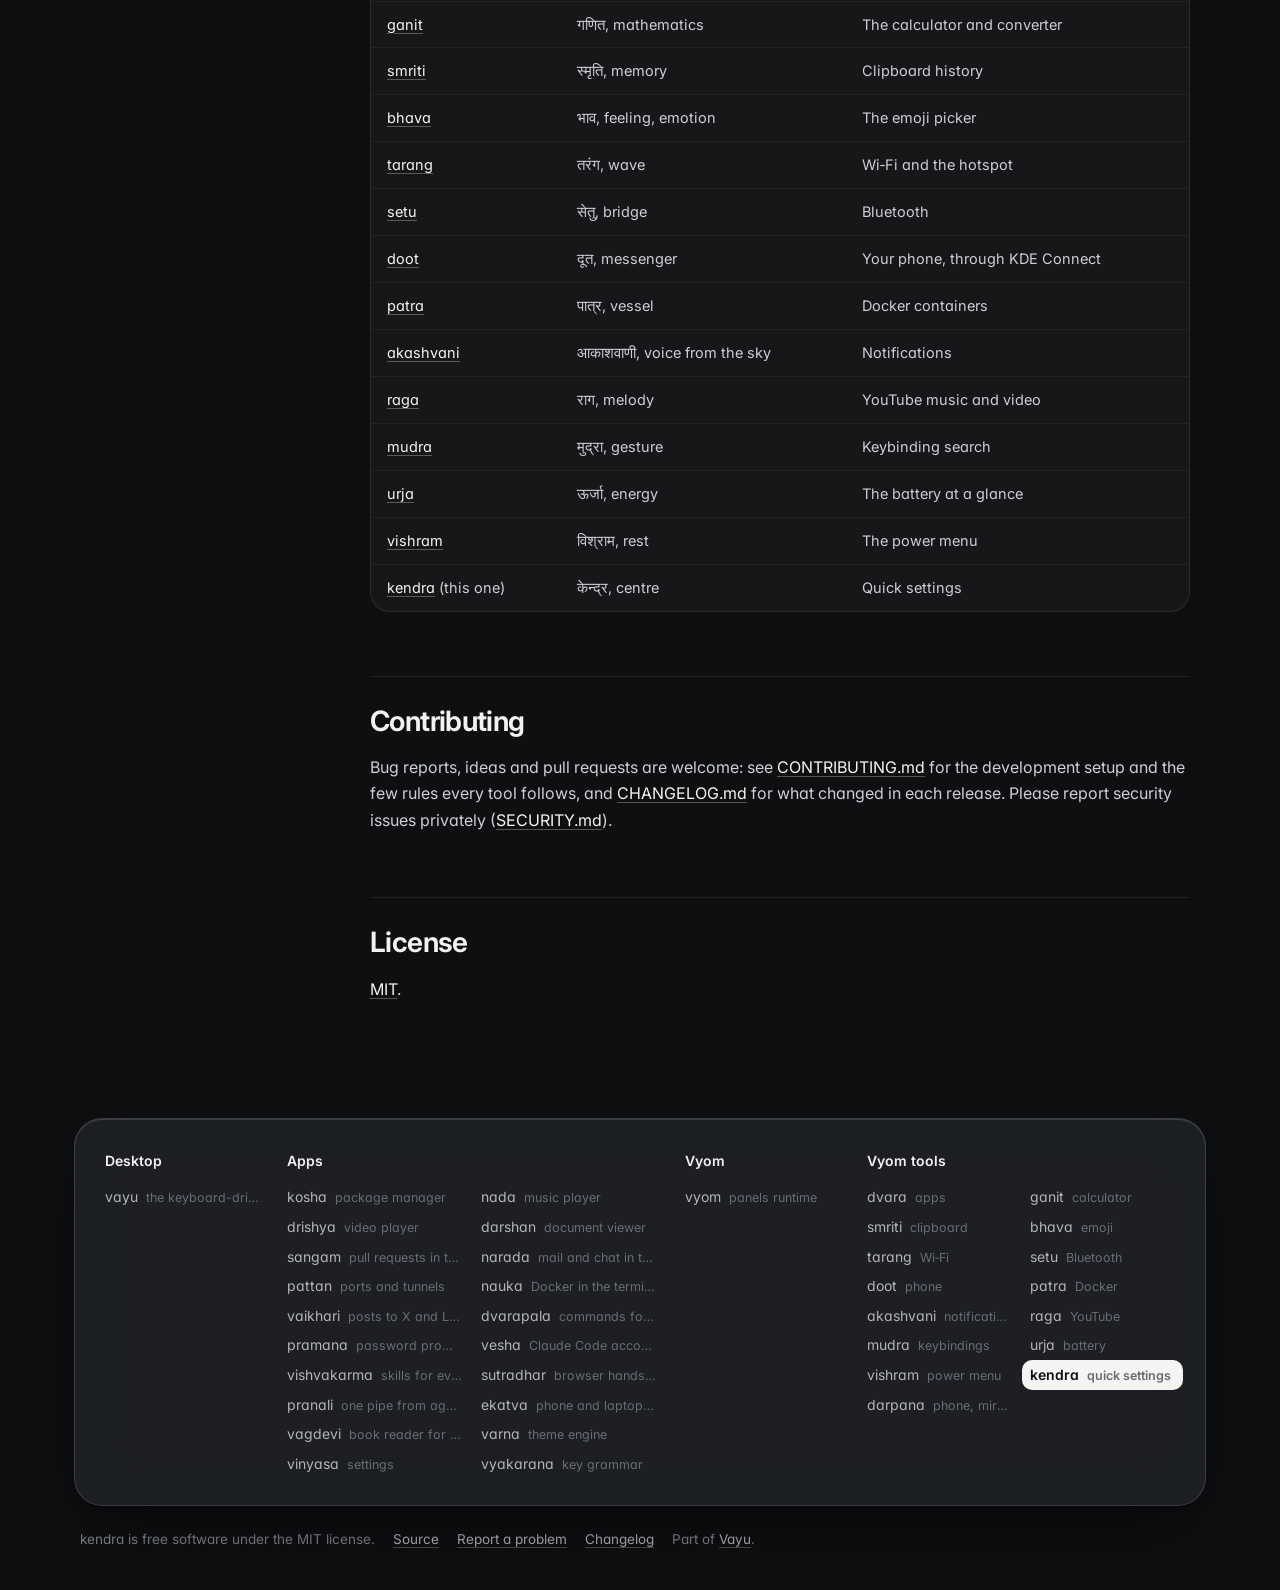
==== commit 2742db9e: "v1.4.0 Co-Authored-By: Claude Opus 5.5 <noreply@anthropic.com>" ====
--- a/docs/index.html
+++ b/docs/index.html
@@ -26,8 +26,8 @@
 <div class="sa"><b lang="sa">केन्द्र</b> <i>“centre”</i> · a Vyom tool</div>
 <p class="lead">Quick settings: Wi-Fi, Bluetooth, hotspot, DND, jyoti (keep awake), theme, wallpaper, power profile, volume, brightness, battery, lock, power.</p>
 <figure class="shloka"><p lang="sa">ईश्वरः सर्वभूतानां हृद्देशेऽर्जुन तिष्ठति ।<br>भ्रामयन्सर्वभूतानि यन्त्रारूढानि मायया ॥</p><figcaption>The Lord dwells in the heart of all beings, turning them by his māyā as if they were mounted on a machine. <cite>Bhagavad Gītā 18.61</cite></figcaption></figure>
-<div class="cta"><a class="btn primary" href="#install">Install</a><a class="btn" href="https://github.com/Theyashsawarkar/kendra">Source on GitHub</a><a class="btn" href="changelog.html">What's new in v1.3.0</a></div>
-<div class="meta"><span><b>v1.3.0</b> latest</span><span><b>19</b> releases</span><span><b>3</b> decisions recorded</span><span><b>MIT</b> license</span></div>
+<div class="cta"><a class="btn primary" href="#install">Install</a><a class="btn" href="https://github.com/Theyashsawarkar/kendra">Source on GitHub</a><a class="btn" href="changelog.html">What's new in v1.4.0</a></div>
+<div class="meta"><span><b>v1.4.0</b> latest</span><span><b>20</b> releases</span><span><b>3</b> decisions recorded</span><span><b>MIT</b> license</span></div>
 </header>
 <figure class="shot"><img src="assets/screenshots/kendra.webp" alt="kendra: quick settings for Asha: the Wi-Fi square with its speed and the last minute, volume and brightness as glass columns of liquid, Jyoti, notifications and power mode as pills, the Bluetooth square, hotspot, phone link and theme circles and the wallpaper pill" fetchpriority="high"></figure>
 <div class="wrap"><aside class="toc"><b>On this page</b><a class="l2" href="#features">Features</a><a class="l2" href="#install">Install</a><a class="l3" href="#requirements">Requirements</a><a class="l3" href="#install">Install</a><a class="l3" href="#update-and-uninstall">Update and uninstall</a><a class="l2" href="#usage">Usage</a><a class="l2" href="#configuration">Configuration</a><a class="l2" href="#troubleshooting">Troubleshooting</a><a class="l2" href="#the-vyom-family">The Vyom family</a><a class="l2" href="#contributing">Contributing</a><a class="l2" href="#license">License</a></aside><article>
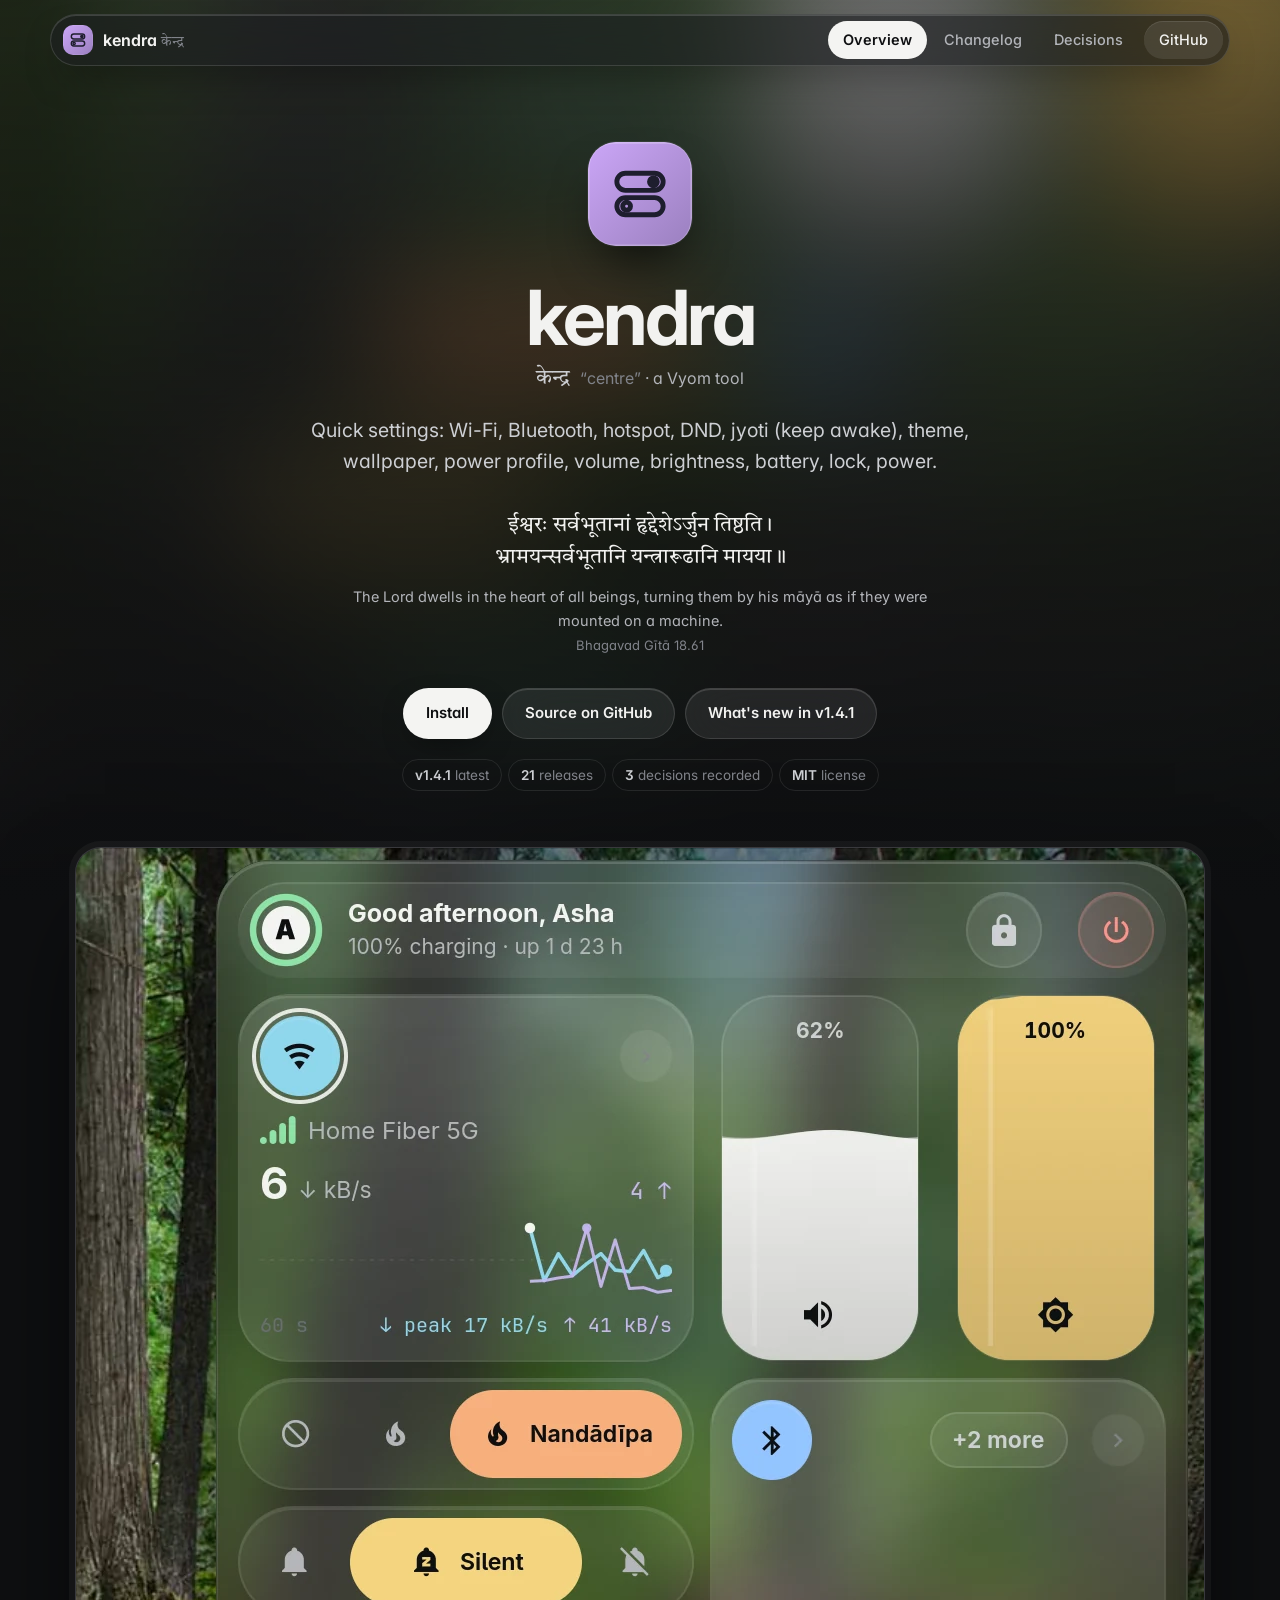
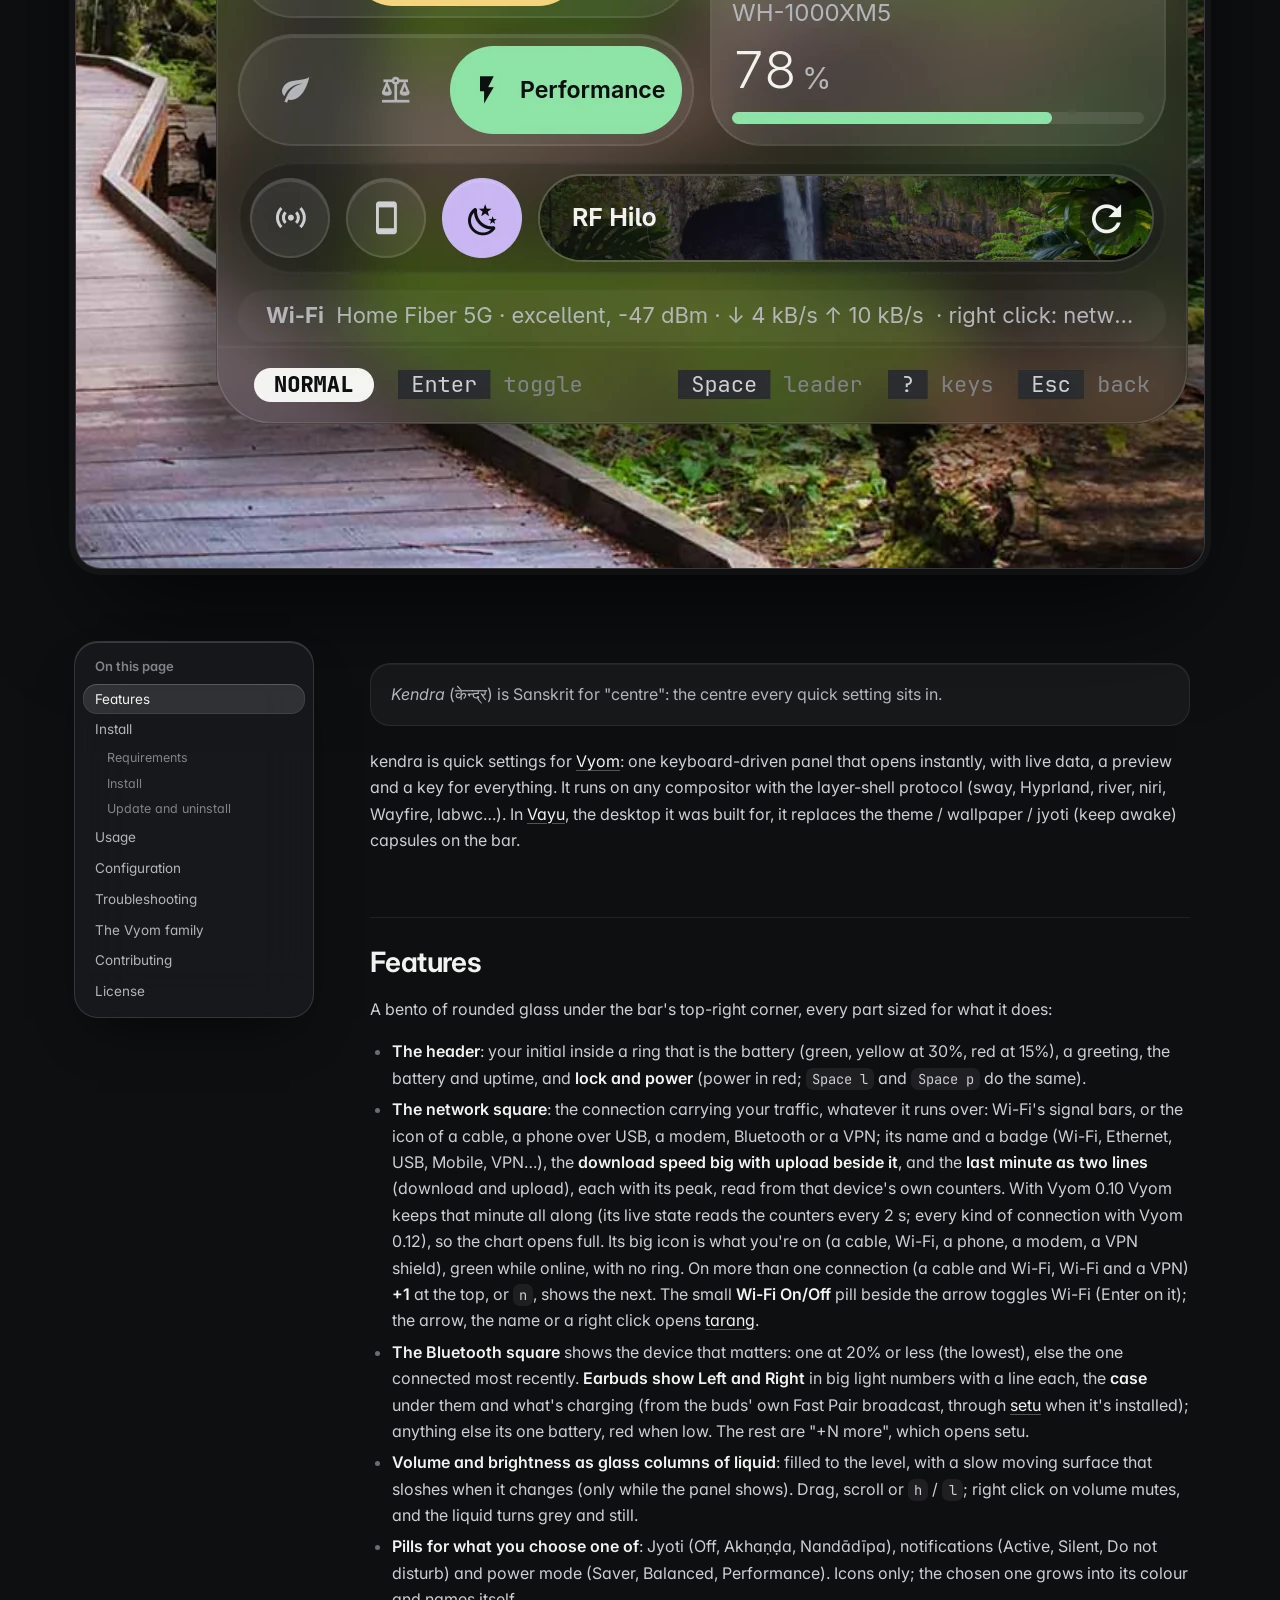
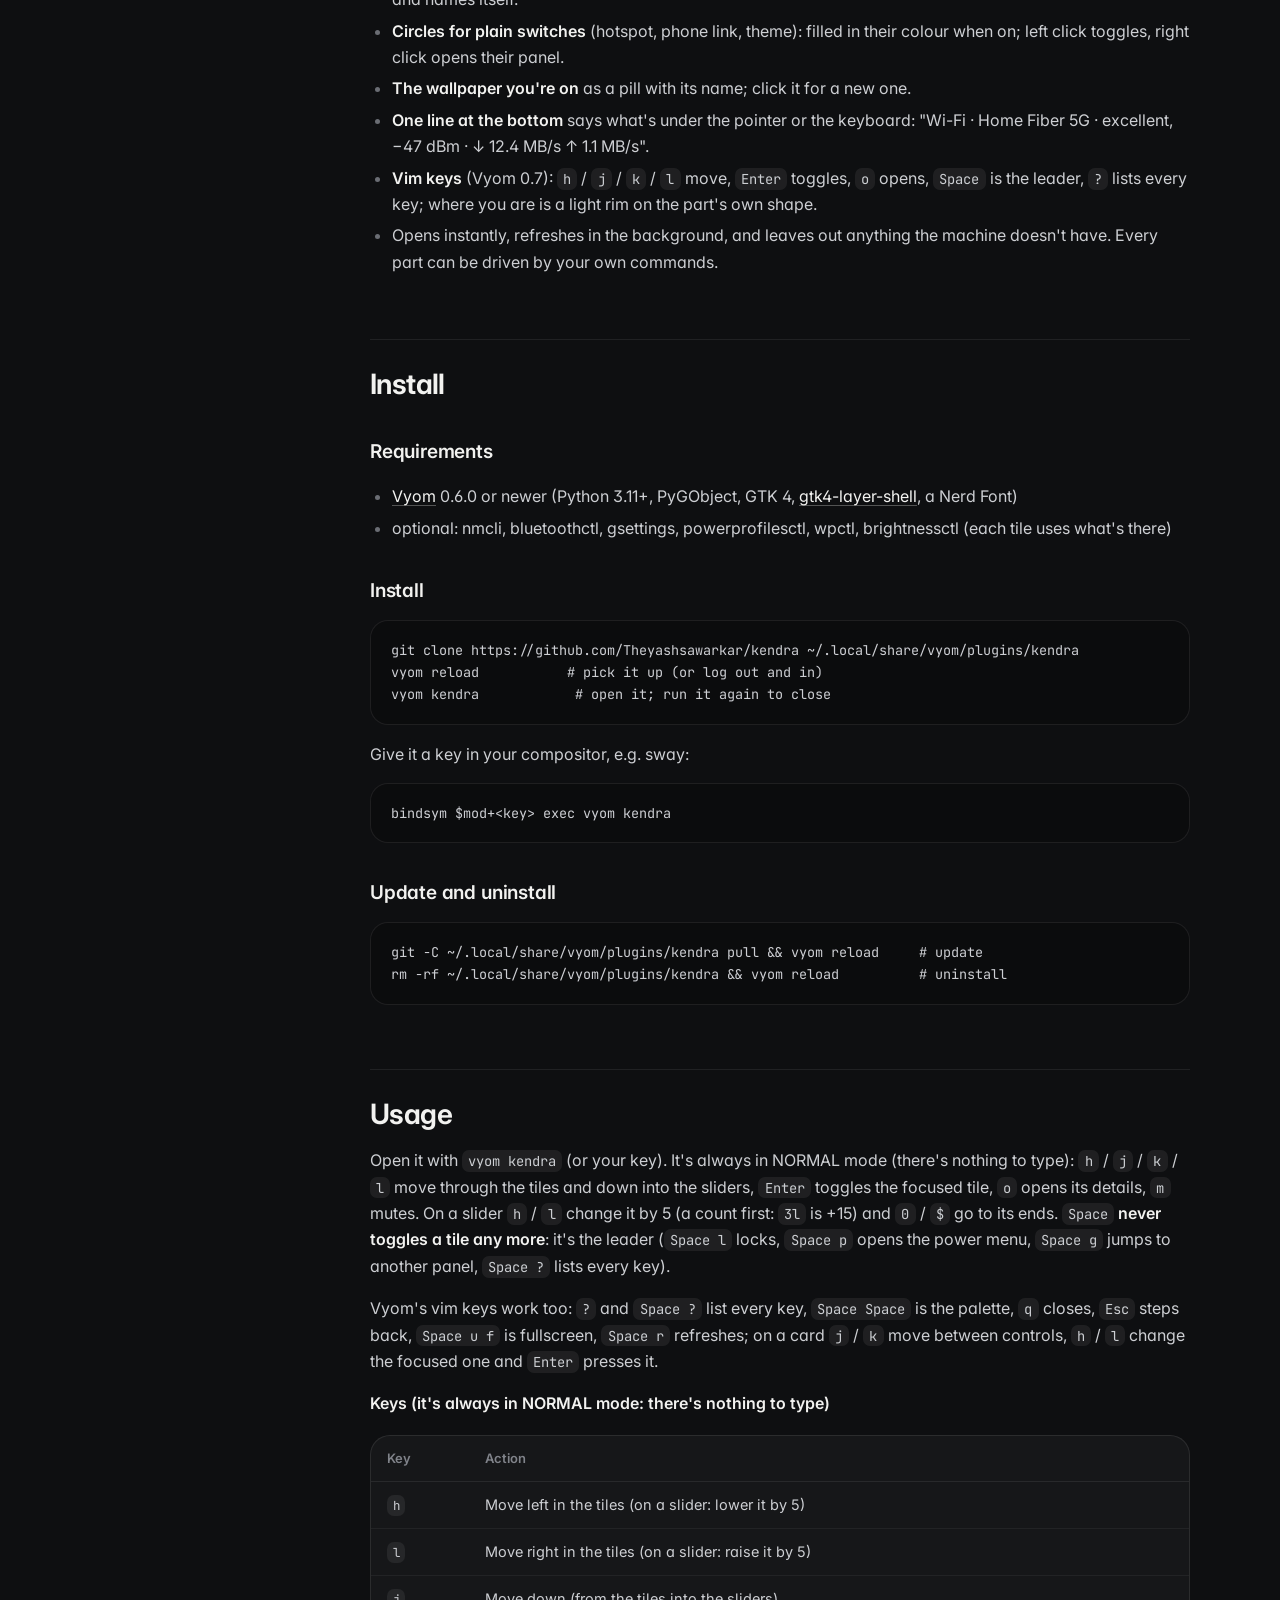
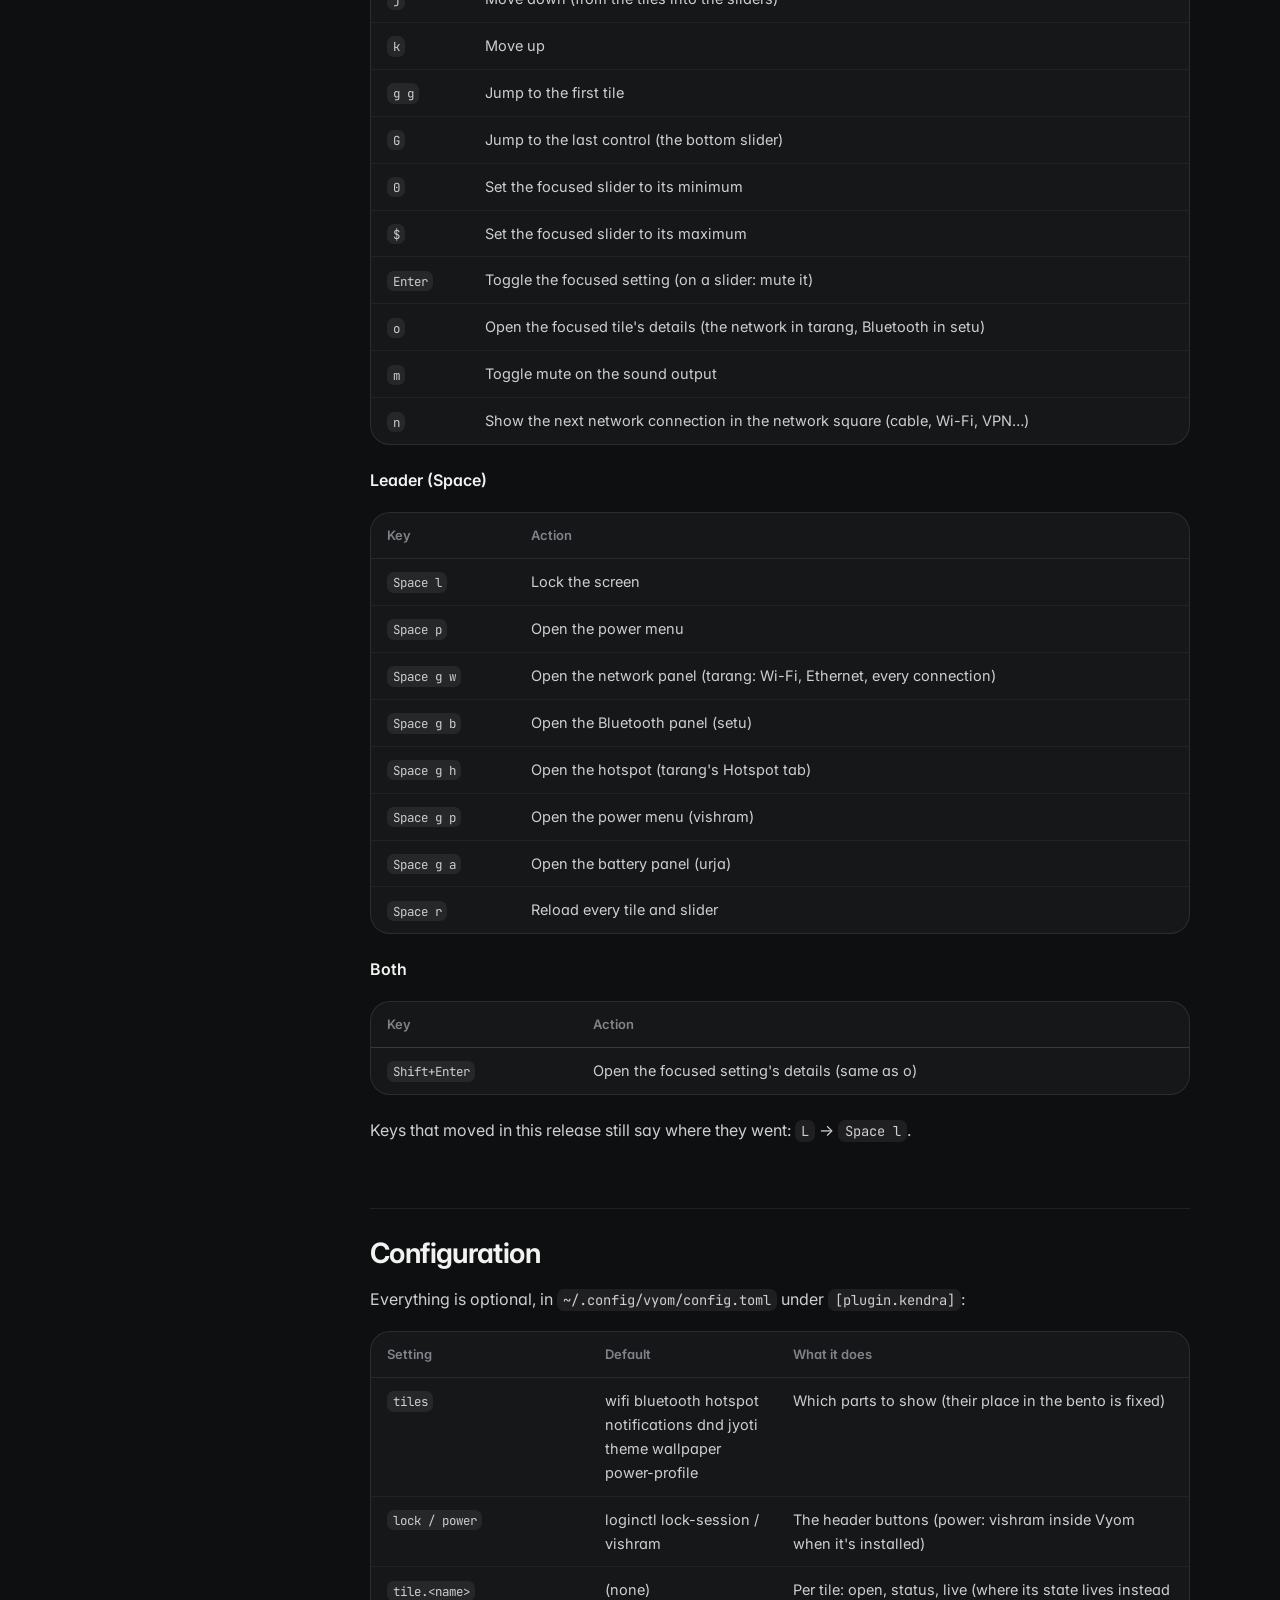
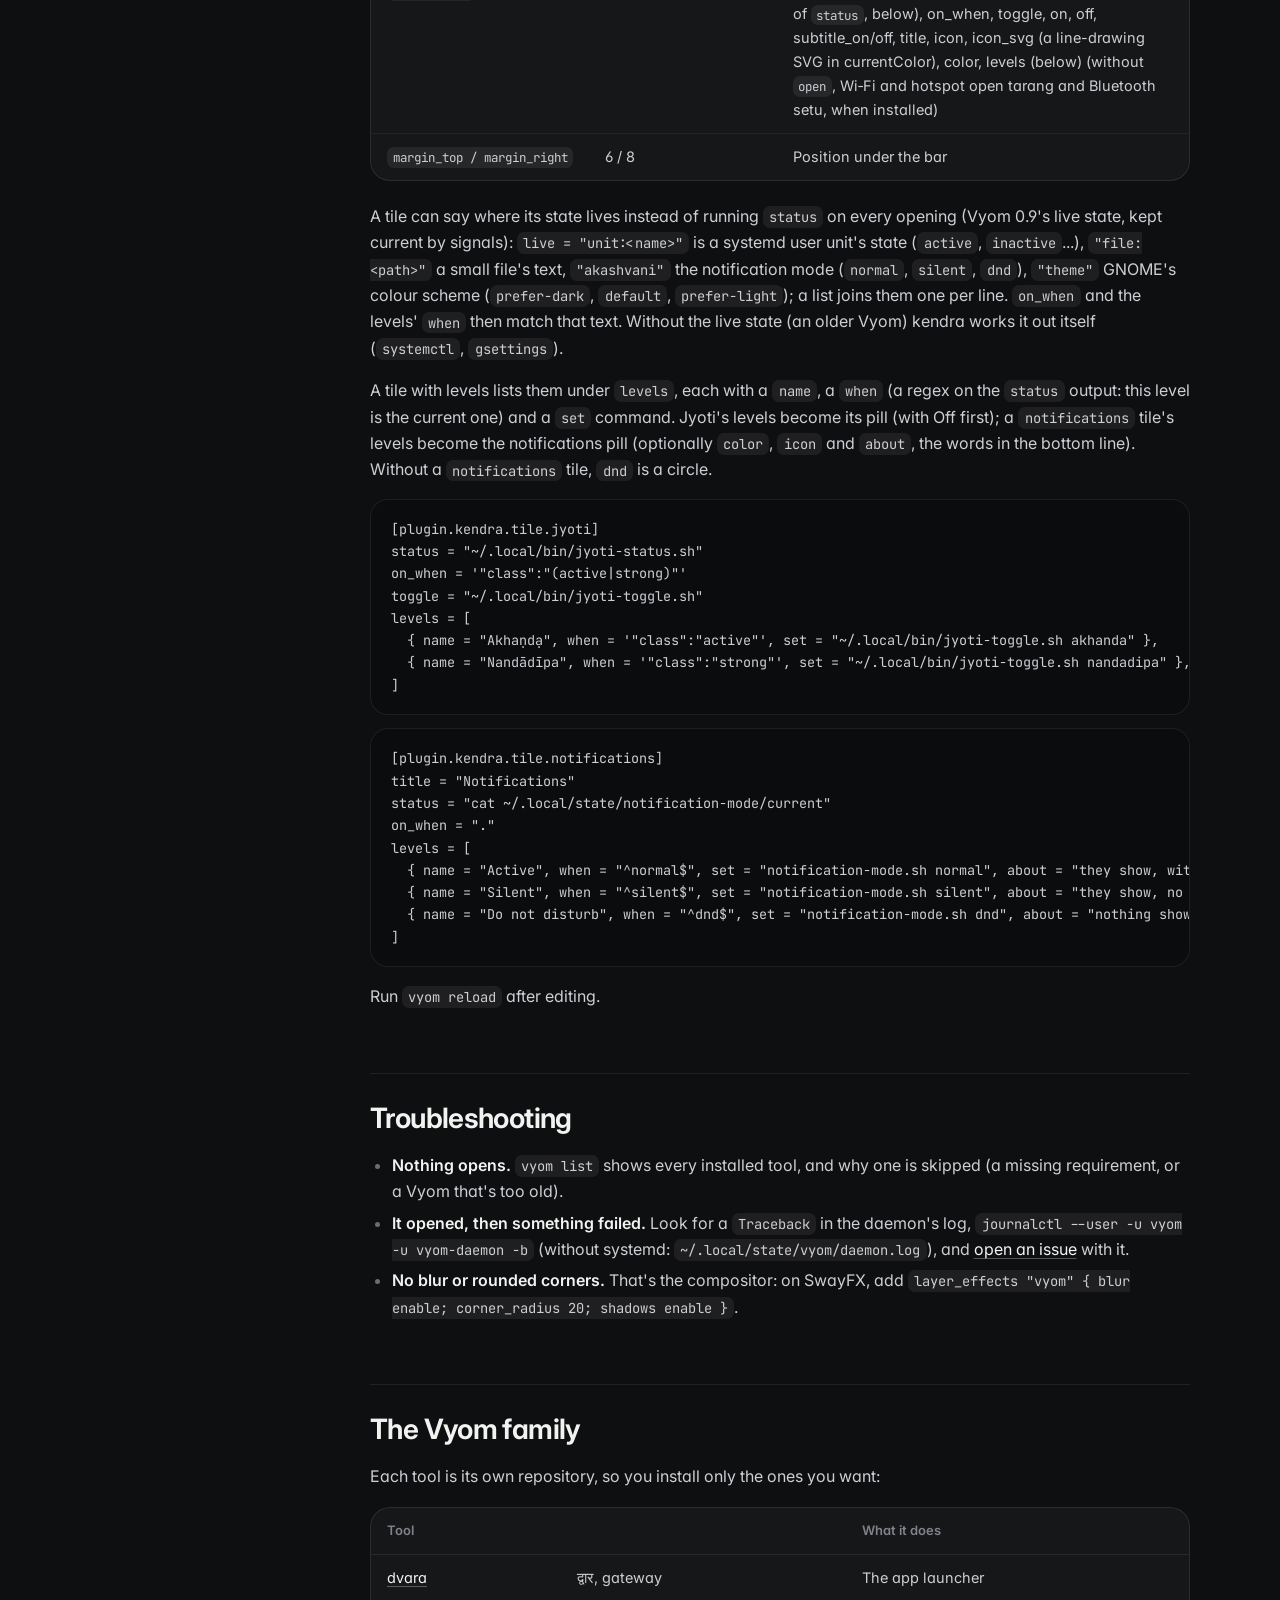
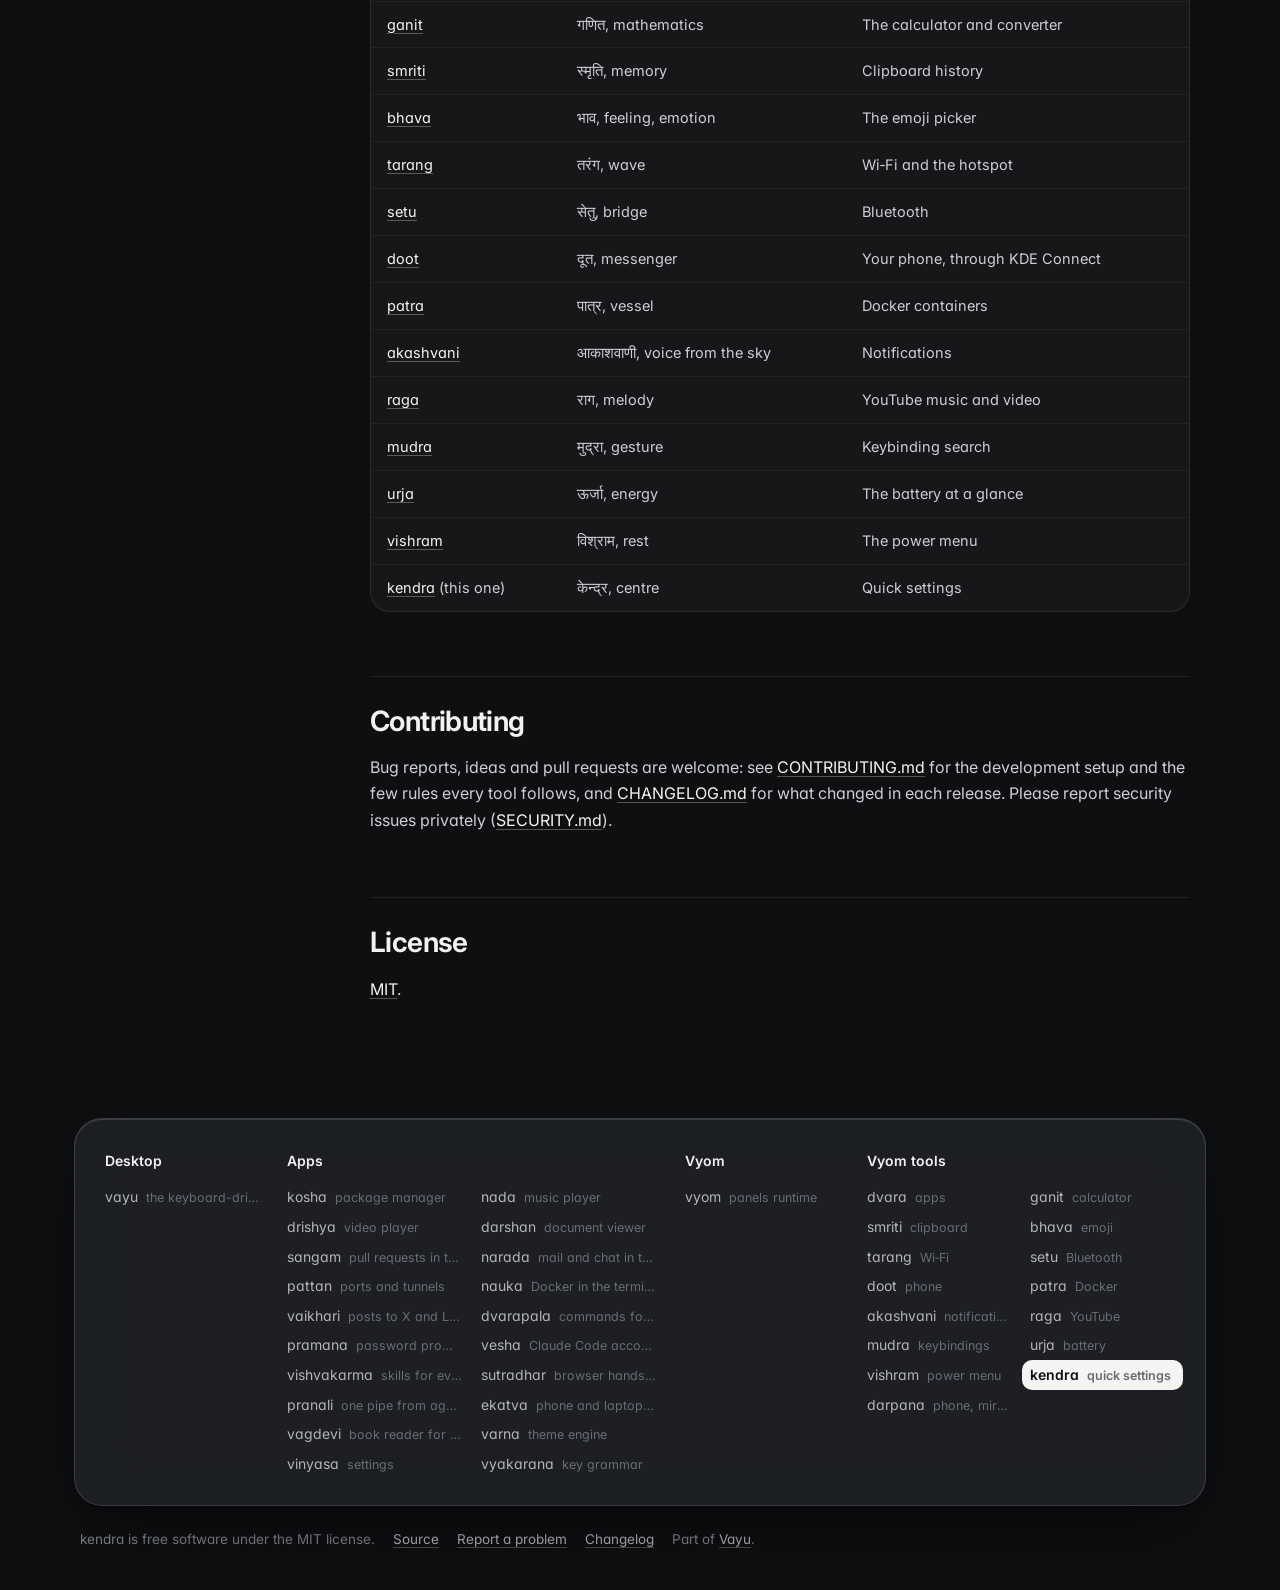
==== commit 1c815506: "v1.4.1: no white line down the volume and brightness columns Co-Authored-By: Claude Opus 5.5 <norepl" ====
--- a/docs/index.html
+++ b/docs/index.html
@@ -26,8 +26,8 @@
 <div class="sa"><b lang="sa">केन्द्र</b> <i>“centre”</i> · a Vyom tool</div>
 <p class="lead">Quick settings: Wi-Fi, Bluetooth, hotspot, DND, jyoti (keep awake), theme, wallpaper, power profile, volume, brightness, battery, lock, power.</p>
 <figure class="shloka"><p lang="sa">ईश्वरः सर्वभूतानां हृद्देशेऽर्जुन तिष्ठति ।<br>भ्रामयन्सर्वभूतानि यन्त्रारूढानि मायया ॥</p><figcaption>The Lord dwells in the heart of all beings, turning them by his māyā as if they were mounted on a machine. <cite>Bhagavad Gītā 18.61</cite></figcaption></figure>
-<div class="cta"><a class="btn primary" href="#install">Install</a><a class="btn" href="https://github.com/Theyashsawarkar/kendra">Source on GitHub</a><a class="btn" href="changelog.html">What's new in v1.4.0</a></div>
-<div class="meta"><span><b>v1.4.0</b> latest</span><span><b>20</b> releases</span><span><b>3</b> decisions recorded</span><span><b>MIT</b> license</span></div>
+<div class="cta"><a class="btn primary" href="#install">Install</a><a class="btn" href="https://github.com/Theyashsawarkar/kendra">Source on GitHub</a><a class="btn" href="changelog.html">What's new in v1.4.1</a></div>
+<div class="meta"><span><b>v1.4.1</b> latest</span><span><b>21</b> releases</span><span><b>3</b> decisions recorded</span><span><b>MIT</b> license</span></div>
 </header>
 <figure class="shot"><img src="assets/screenshots/kendra.webp" alt="kendra: quick settings for Asha: the Wi-Fi square with its speed and the last minute, volume and brightness as glass columns of liquid, Jyoti, notifications and power mode as pills, the Bluetooth square, hotspot, phone link and theme circles and the wallpaper pill" fetchpriority="high"></figure>
 <div class="wrap"><aside class="toc"><b>On this page</b><a class="l2" href="#features">Features</a><a class="l2" href="#install">Install</a><a class="l3" href="#requirements">Requirements</a><a class="l3" href="#install">Install</a><a class="l3" href="#update-and-uninstall">Update and uninstall</a><a class="l2" href="#usage">Usage</a><a class="l2" href="#configuration">Configuration</a><a class="l2" href="#troubleshooting">Troubleshooting</a><a class="l2" href="#the-vyom-family">The Vyom family</a><a class="l2" href="#contributing">Contributing</a><a class="l2" href="#license">License</a></aside><article>
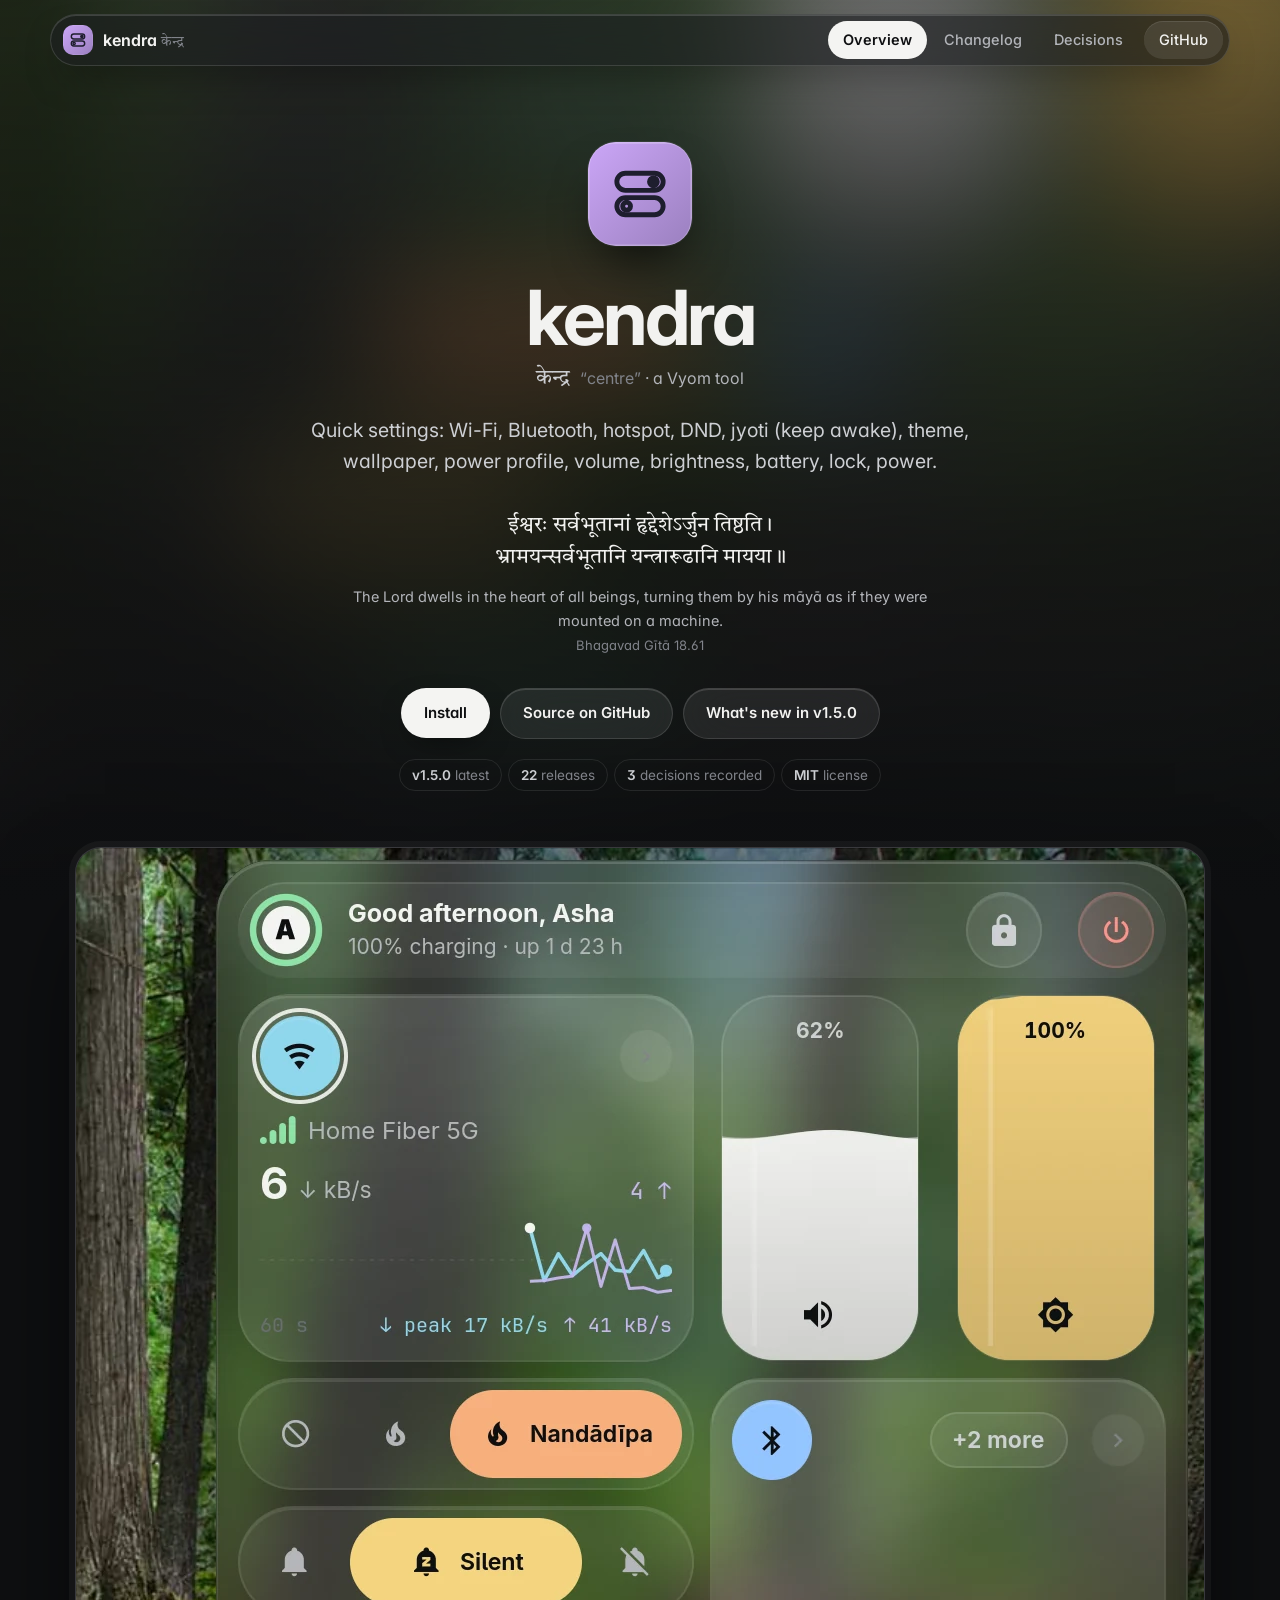
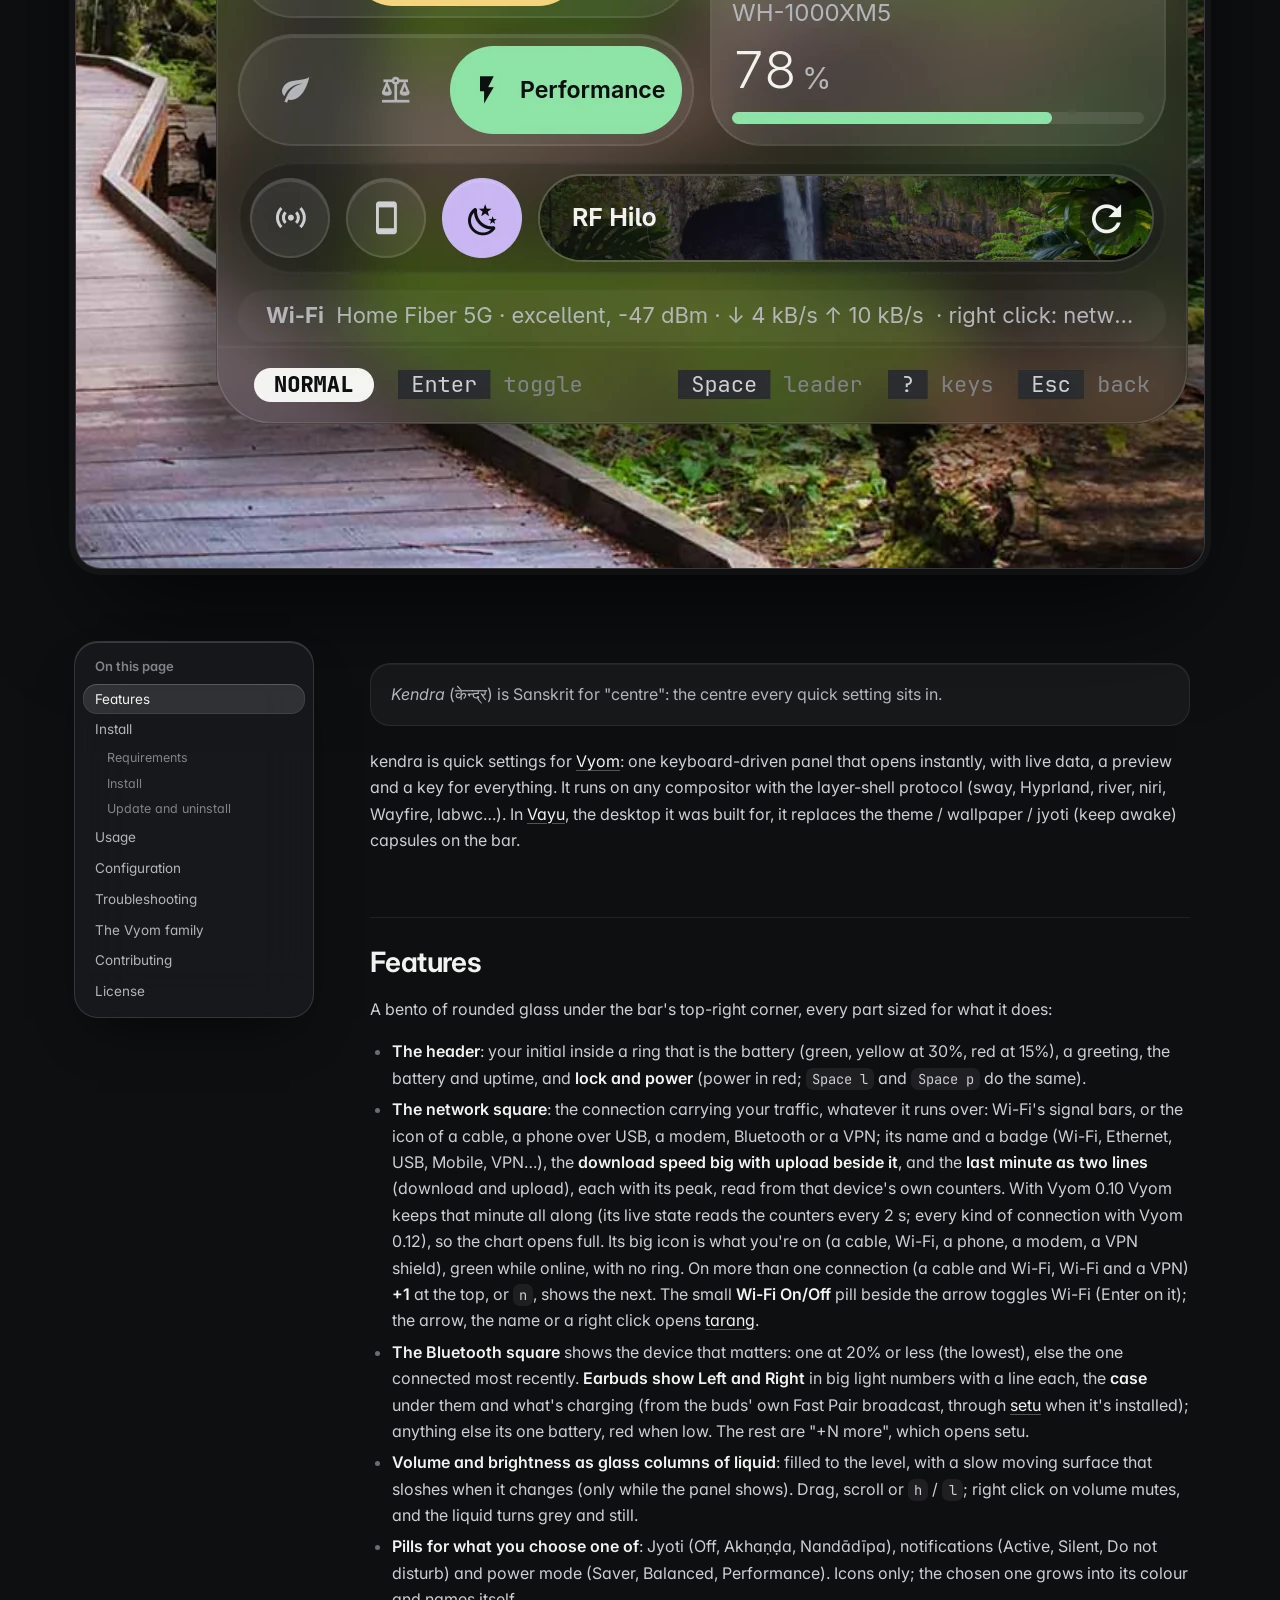
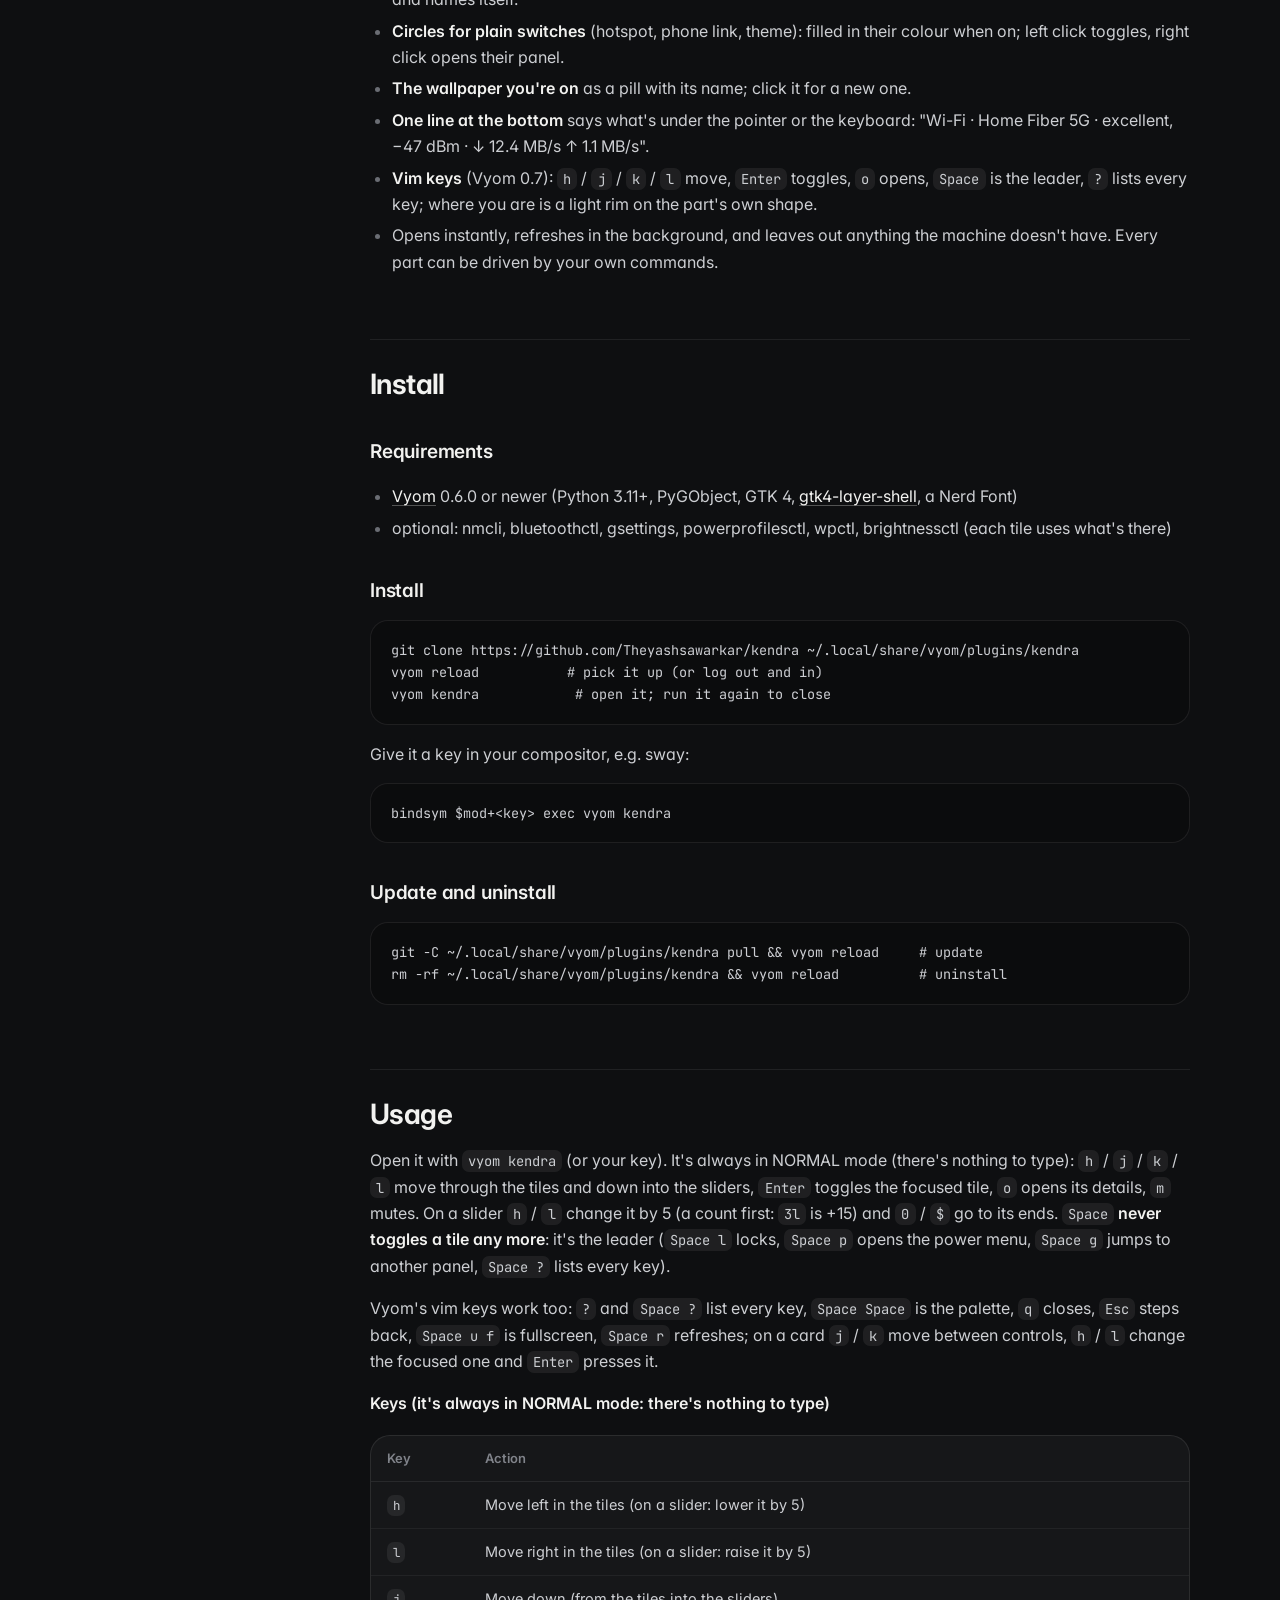
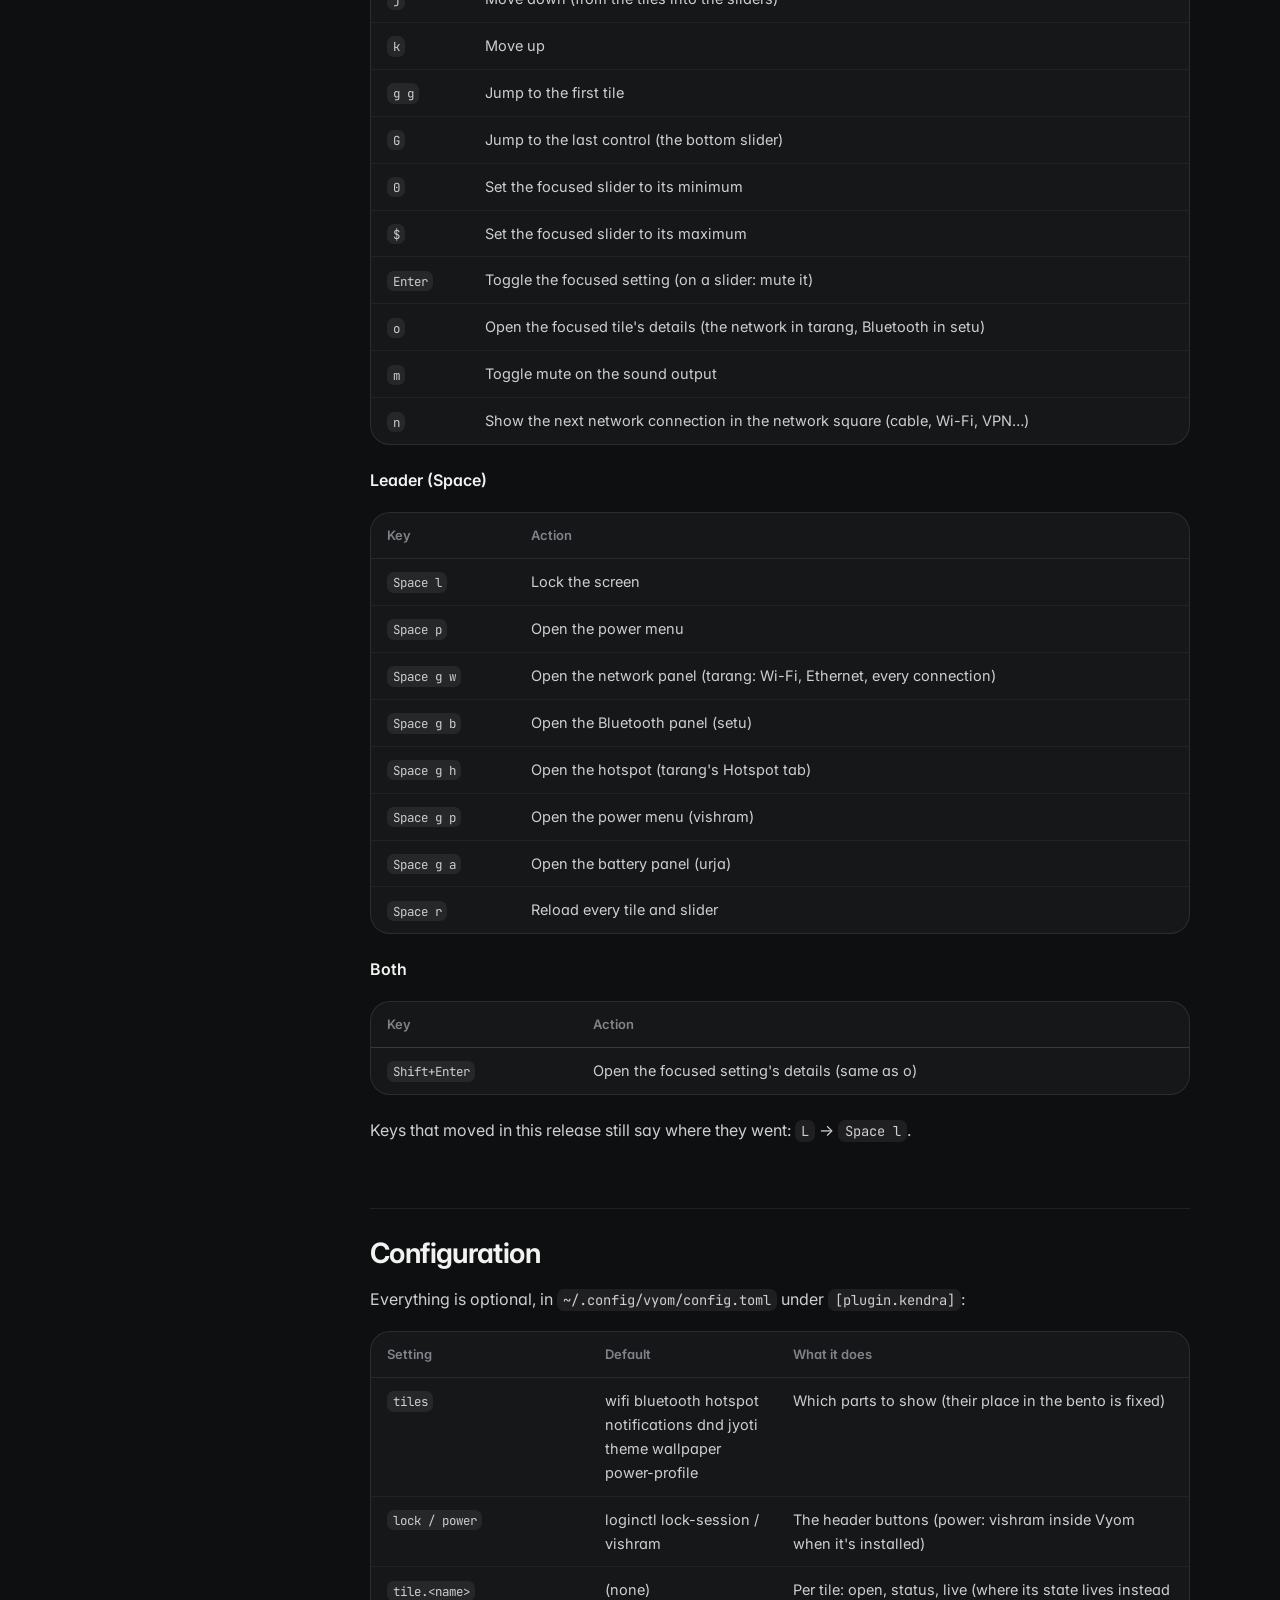
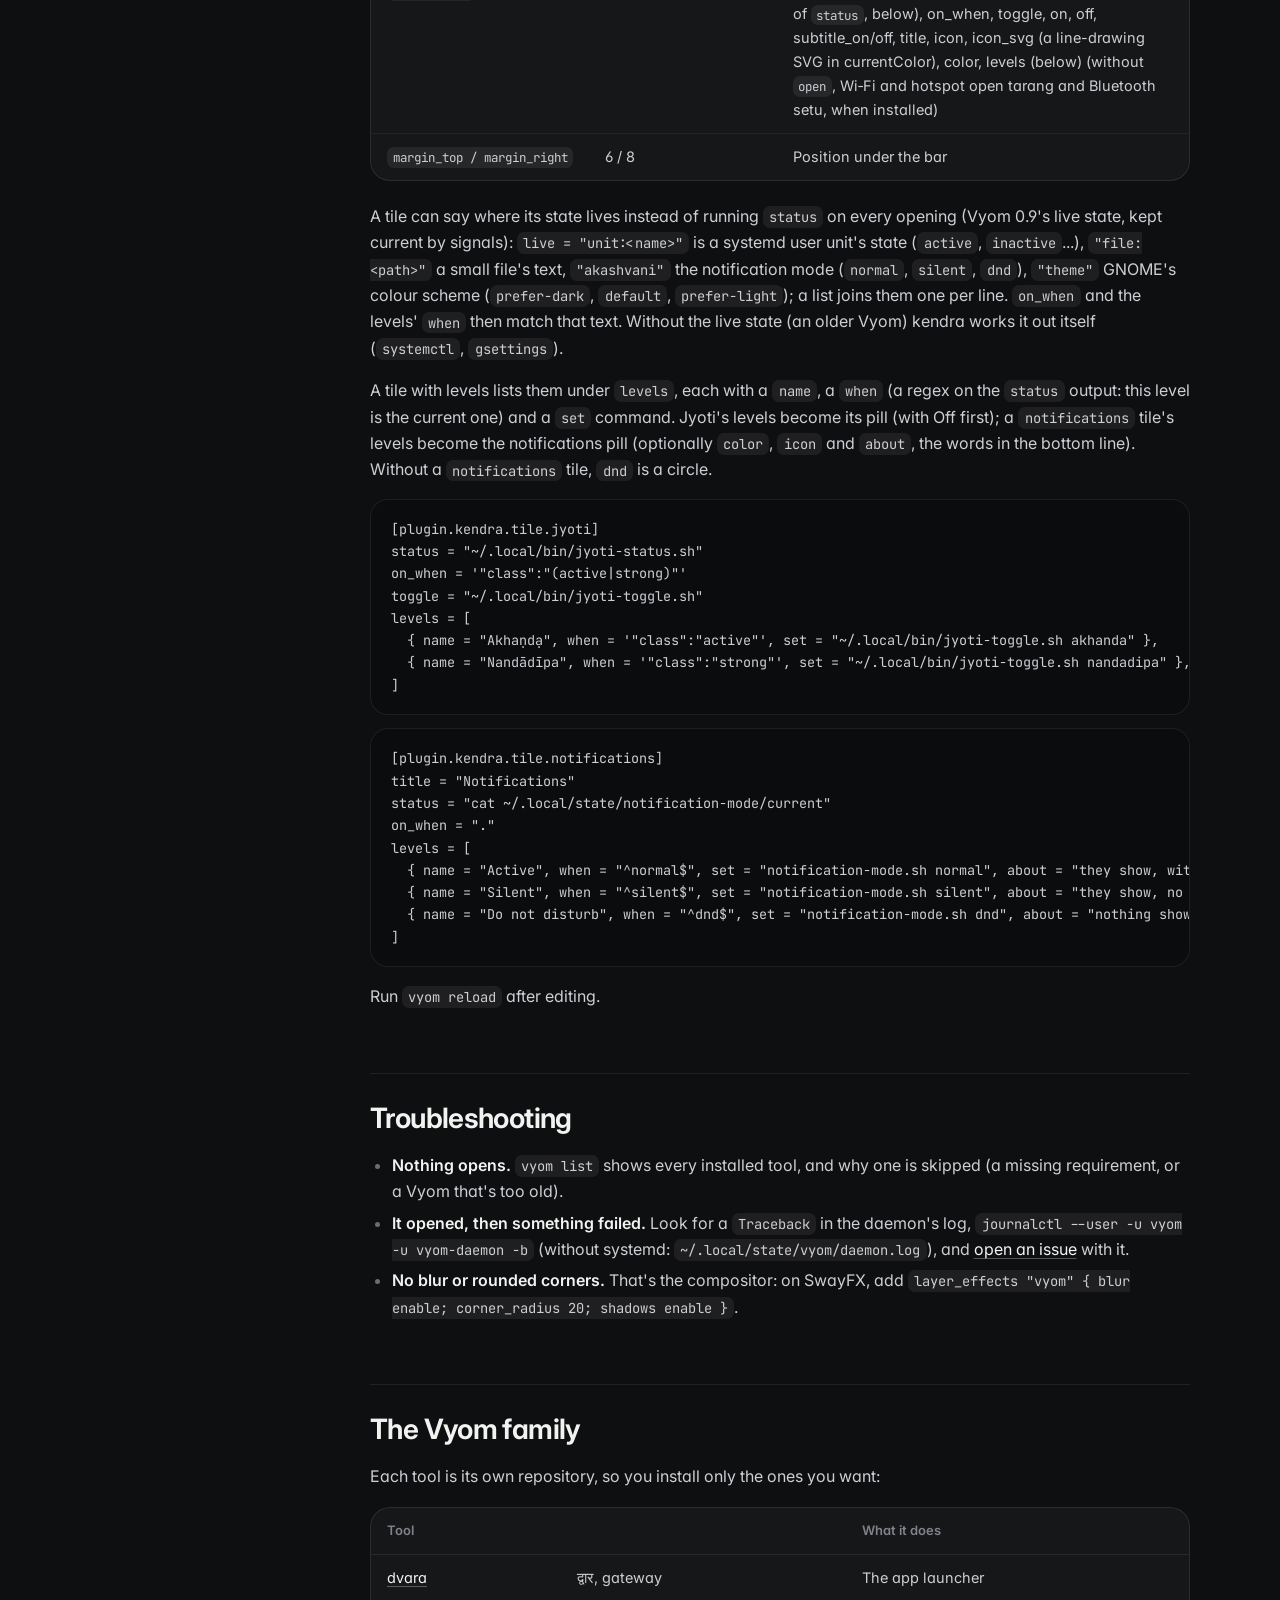
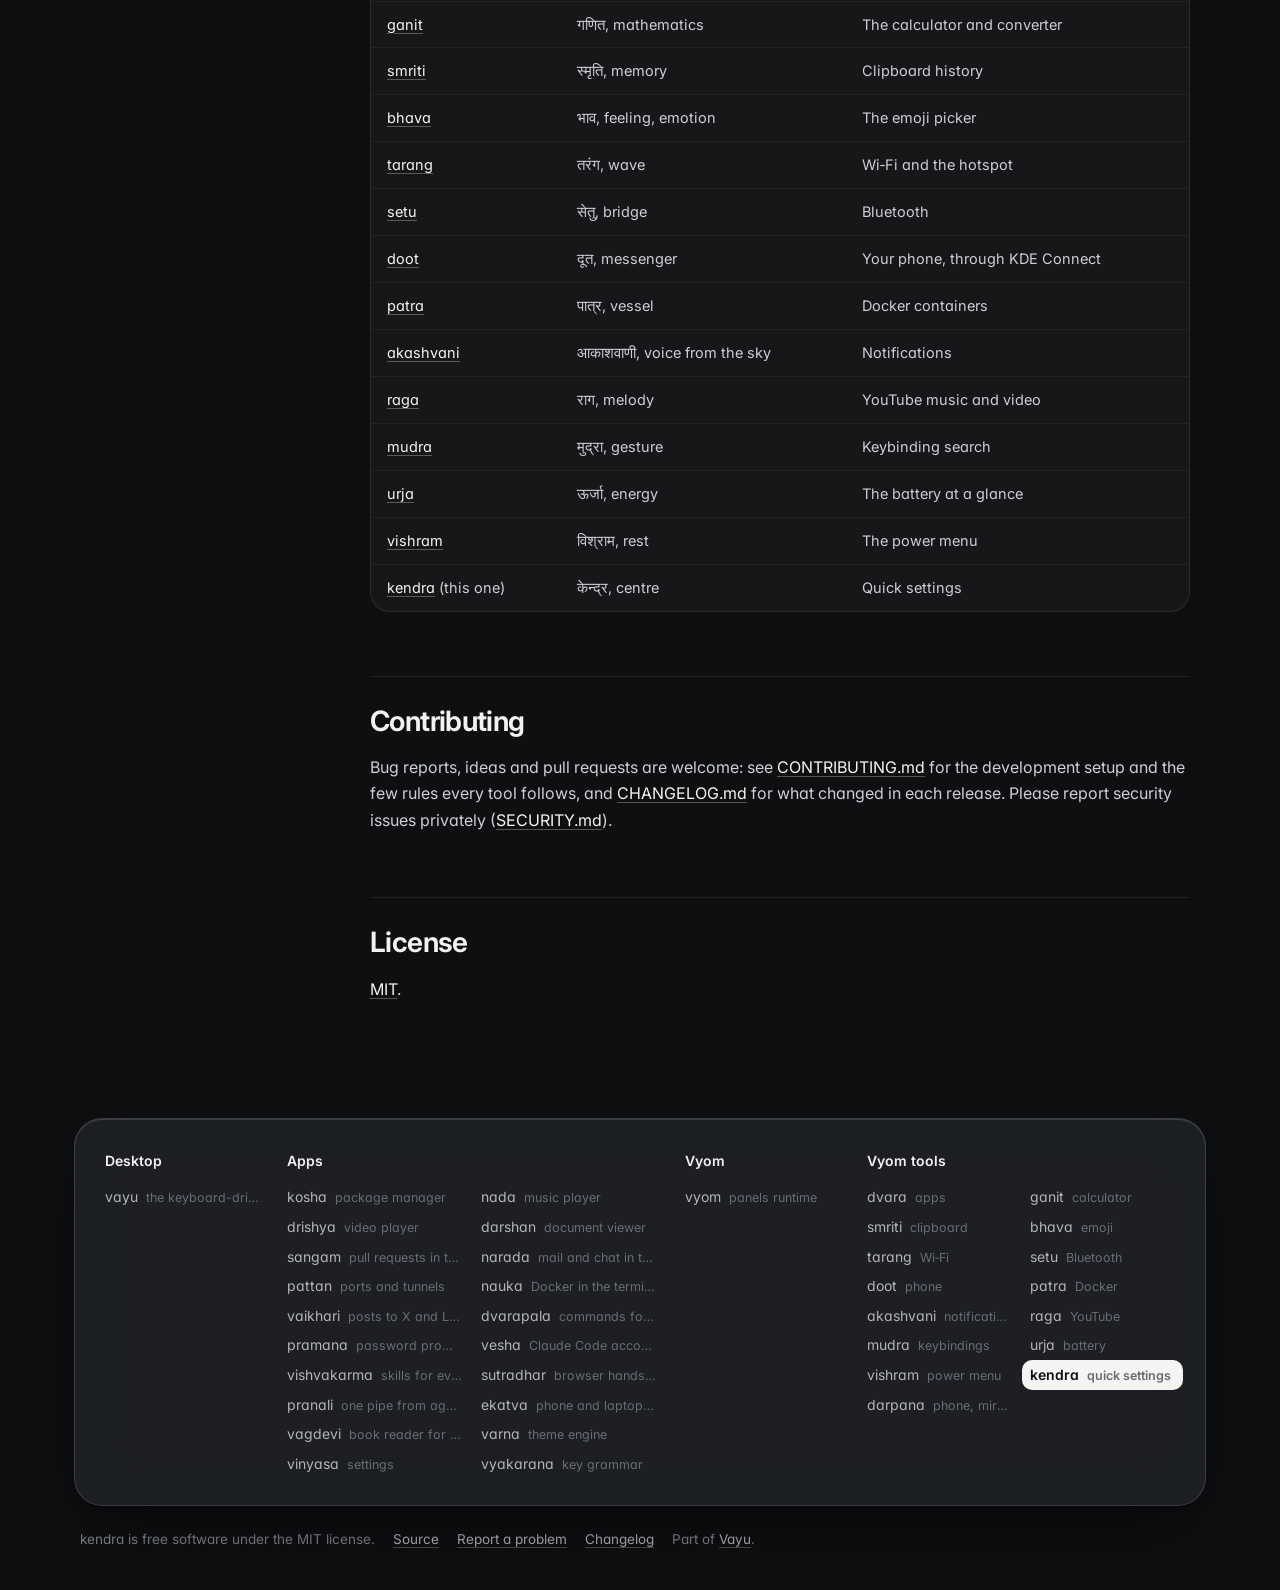
==== commit 0bec1763: "v1.5.0 Co-Authored-By: Claude Opus 5.5 <noreply@anthropic.com>" ====
--- a/docs/index.html
+++ b/docs/index.html
@@ -26,8 +26,8 @@
 <div class="sa"><b lang="sa">केन्द्र</b> <i>“centre”</i> · a Vyom tool</div>
 <p class="lead">Quick settings: Wi-Fi, Bluetooth, hotspot, DND, jyoti (keep awake), theme, wallpaper, power profile, volume, brightness, battery, lock, power.</p>
 <figure class="shloka"><p lang="sa">ईश्वरः सर्वभूतानां हृद्देशेऽर्जुन तिष्ठति ।<br>भ्रामयन्सर्वभूतानि यन्त्रारूढानि मायया ॥</p><figcaption>The Lord dwells in the heart of all beings, turning them by his māyā as if they were mounted on a machine. <cite>Bhagavad Gītā 18.61</cite></figcaption></figure>
-<div class="cta"><a class="btn primary" href="#install">Install</a><a class="btn" href="https://github.com/Theyashsawarkar/kendra">Source on GitHub</a><a class="btn" href="changelog.html">What's new in v1.4.1</a></div>
-<div class="meta"><span><b>v1.4.1</b> latest</span><span><b>21</b> releases</span><span><b>3</b> decisions recorded</span><span><b>MIT</b> license</span></div>
+<div class="cta"><a class="btn primary" href="#install">Install</a><a class="btn" href="https://github.com/Theyashsawarkar/kendra">Source on GitHub</a><a class="btn" href="changelog.html">What's new in v1.5.0</a></div>
+<div class="meta"><span><b>v1.5.0</b> latest</span><span><b>22</b> releases</span><span><b>3</b> decisions recorded</span><span><b>MIT</b> license</span></div>
 </header>
 <figure class="shot"><img src="assets/screenshots/kendra.webp" alt="kendra: quick settings for Asha: the Wi-Fi square with its speed and the last minute, volume and brightness as glass columns of liquid, Jyoti, notifications and power mode as pills, the Bluetooth square, hotspot, phone link and theme circles and the wallpaper pill" fetchpriority="high"></figure>
 <div class="wrap"><aside class="toc"><b>On this page</b><a class="l2" href="#features">Features</a><a class="l2" href="#install">Install</a><a class="l3" href="#requirements">Requirements</a><a class="l3" href="#install">Install</a><a class="l3" href="#update-and-uninstall">Update and uninstall</a><a class="l2" href="#usage">Usage</a><a class="l2" href="#configuration">Configuration</a><a class="l2" href="#troubleshooting">Troubleshooting</a><a class="l2" href="#the-vyom-family">The Vyom family</a><a class="l2" href="#contributing">Contributing</a><a class="l2" href="#license">License</a></aside><article>
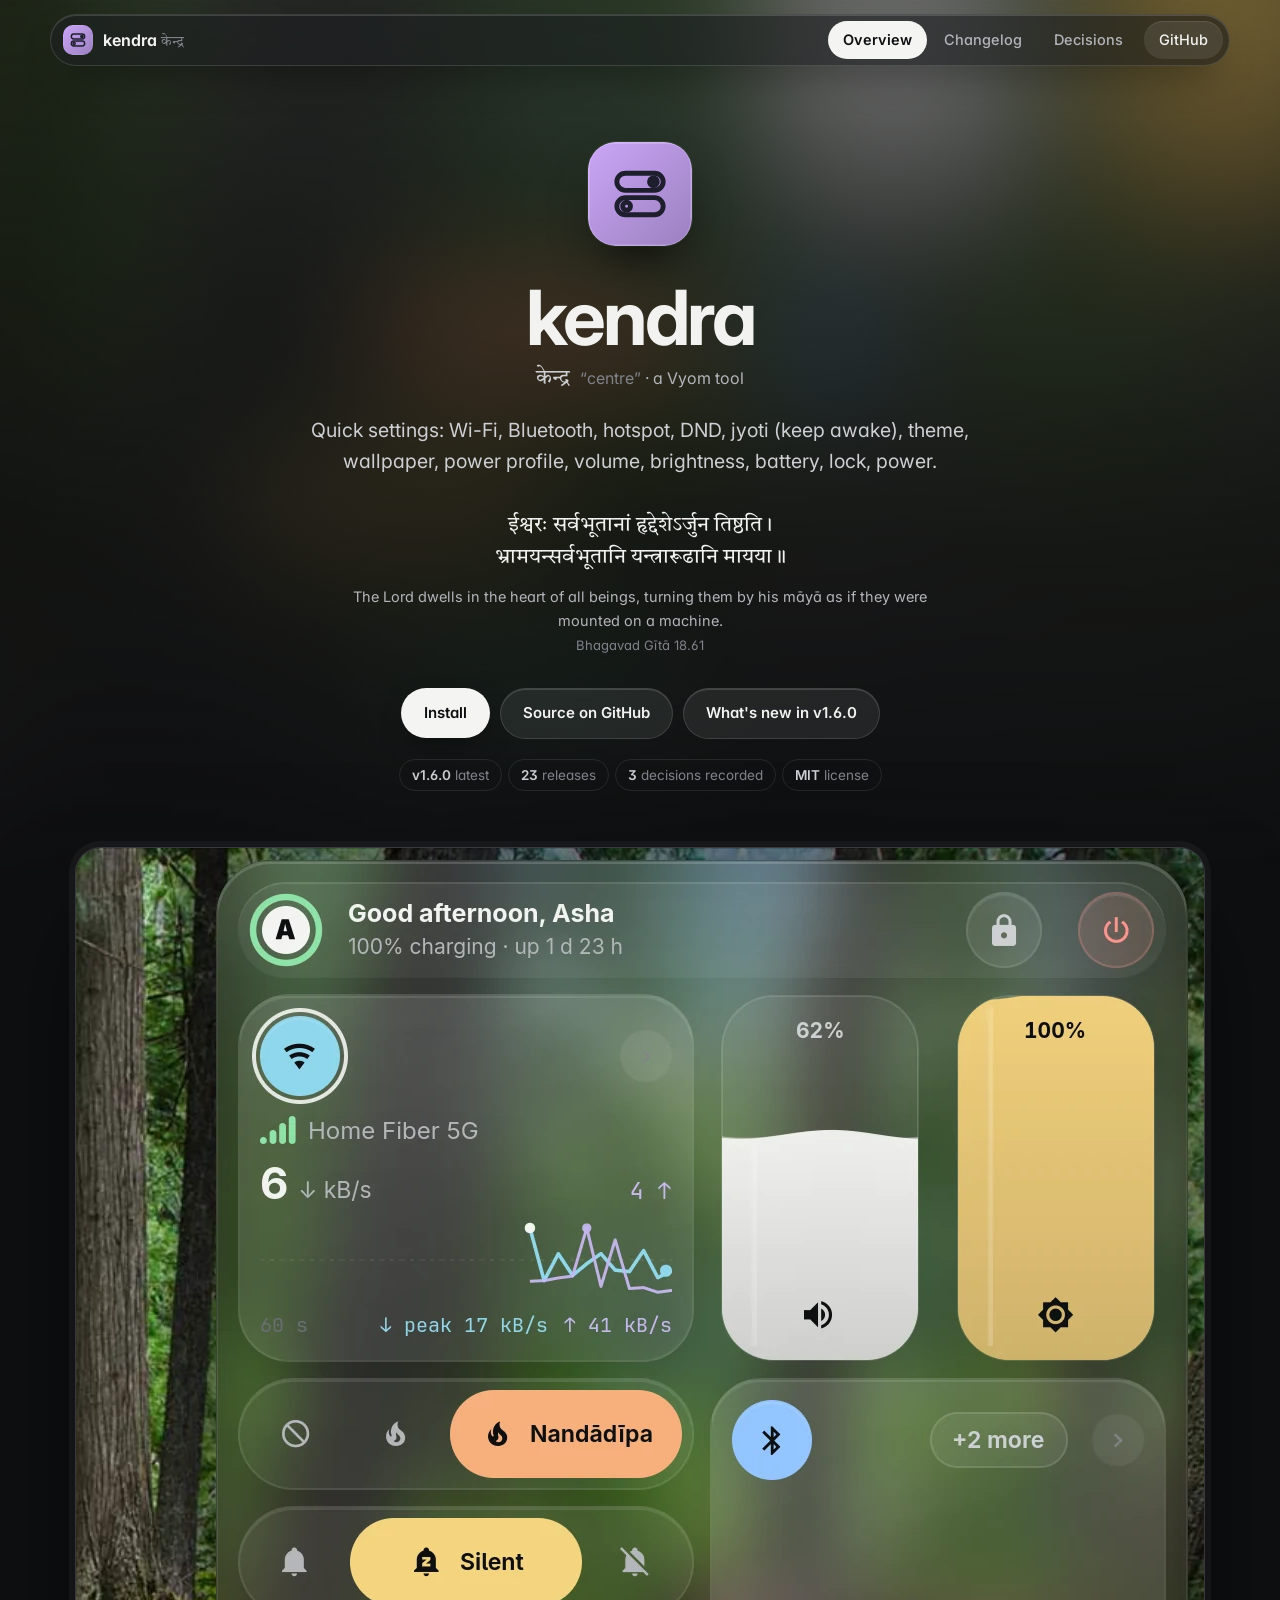
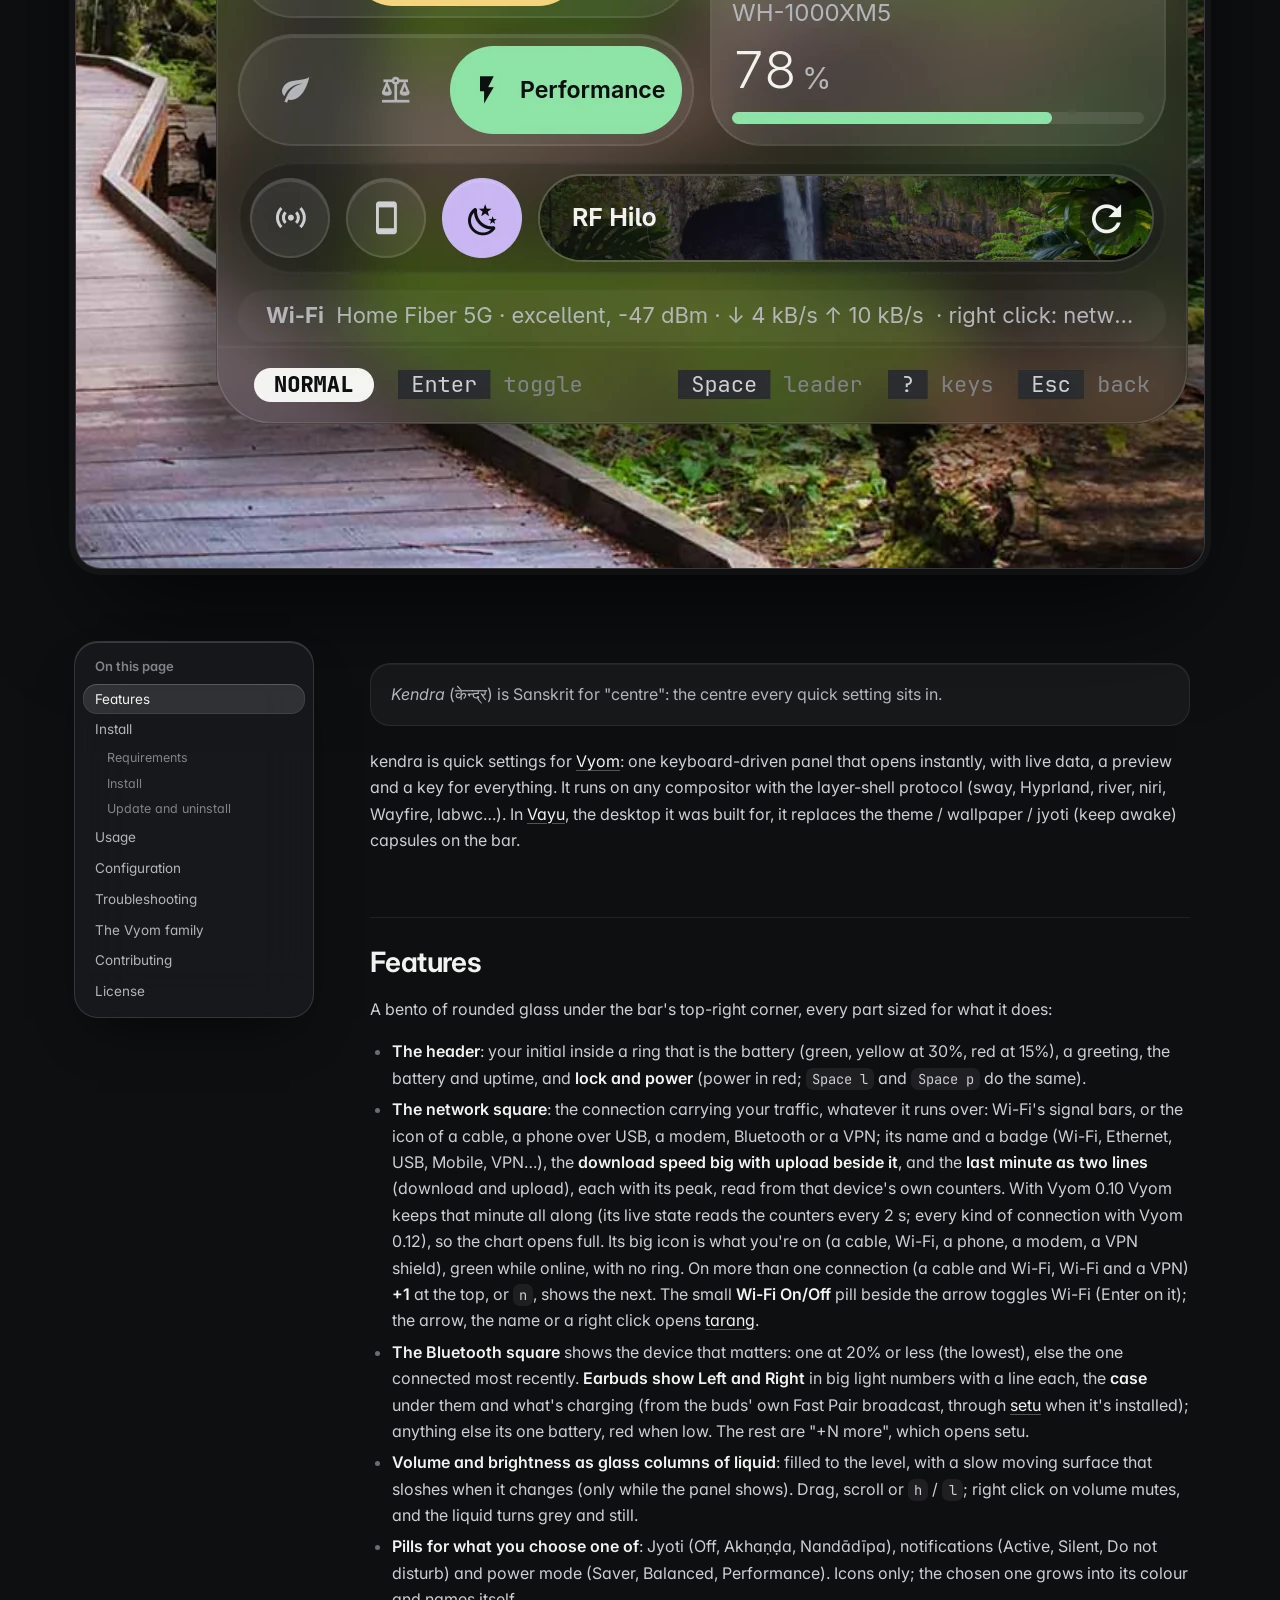
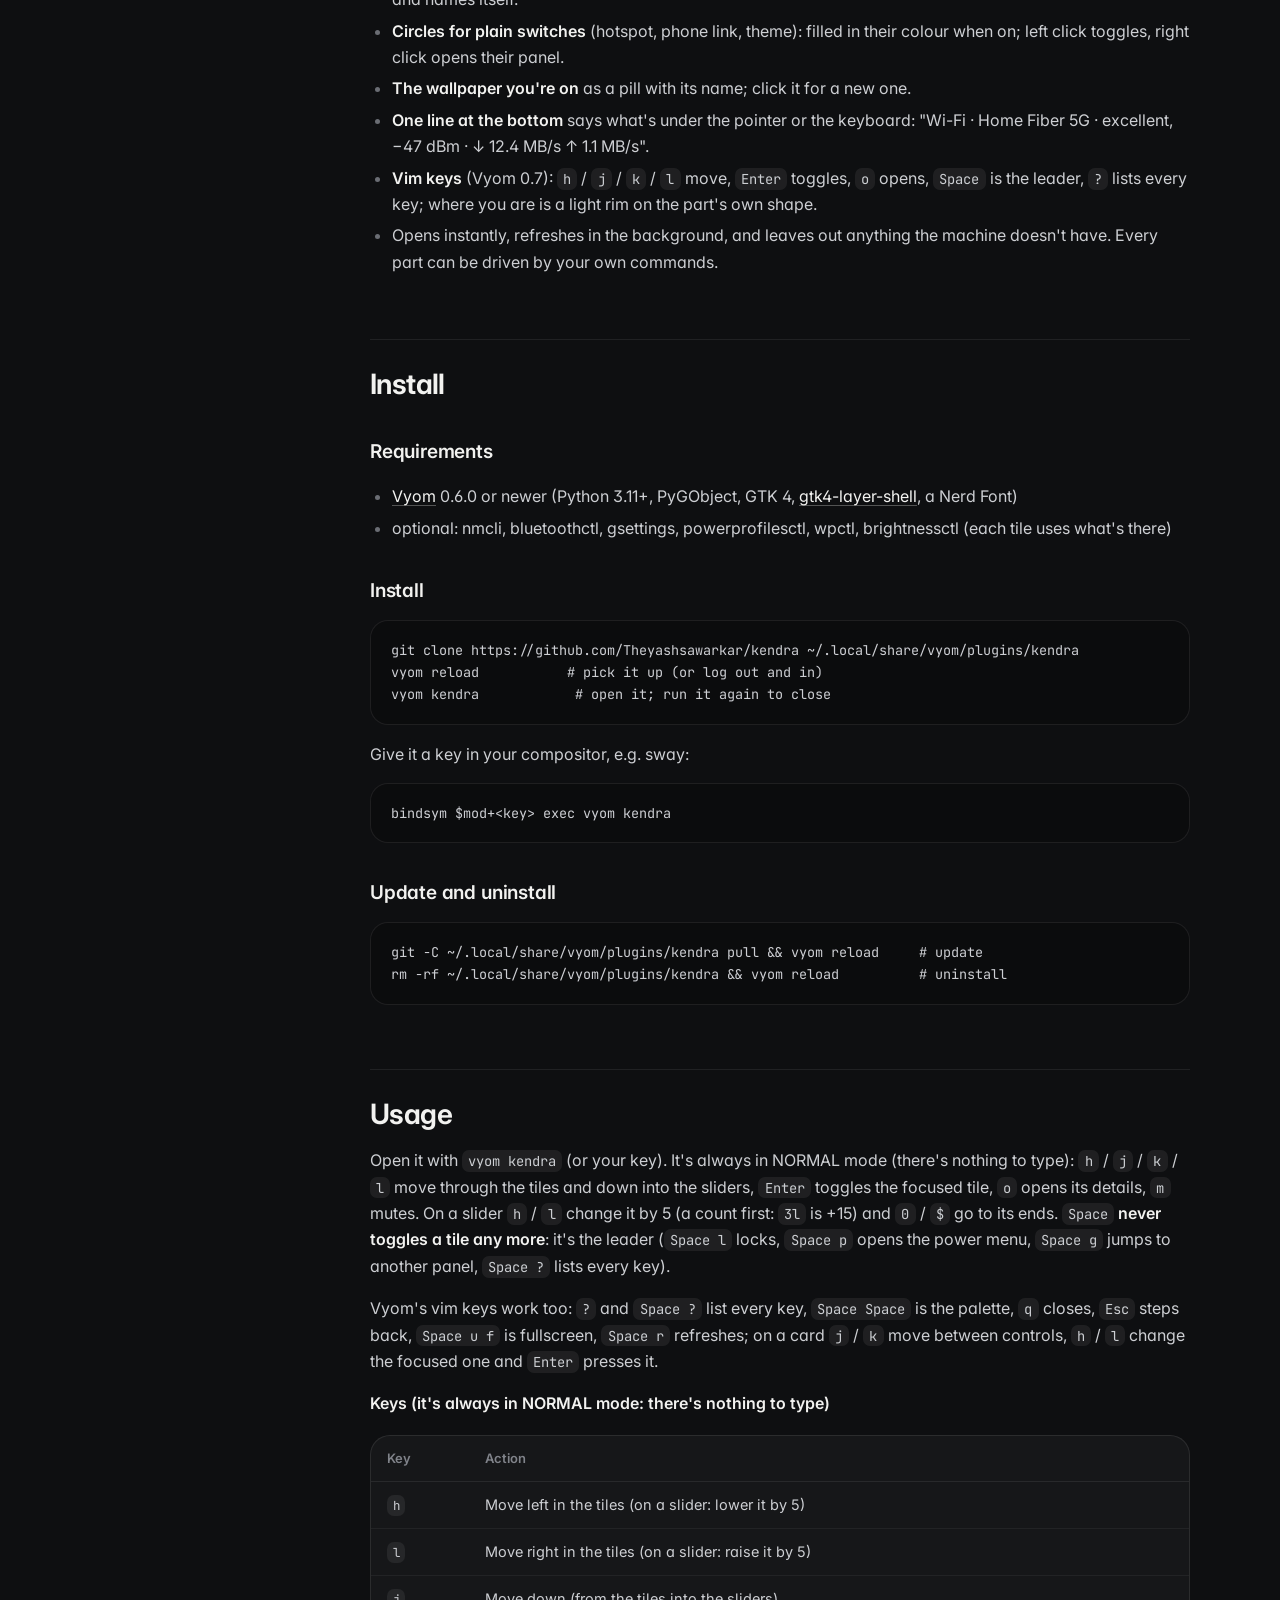
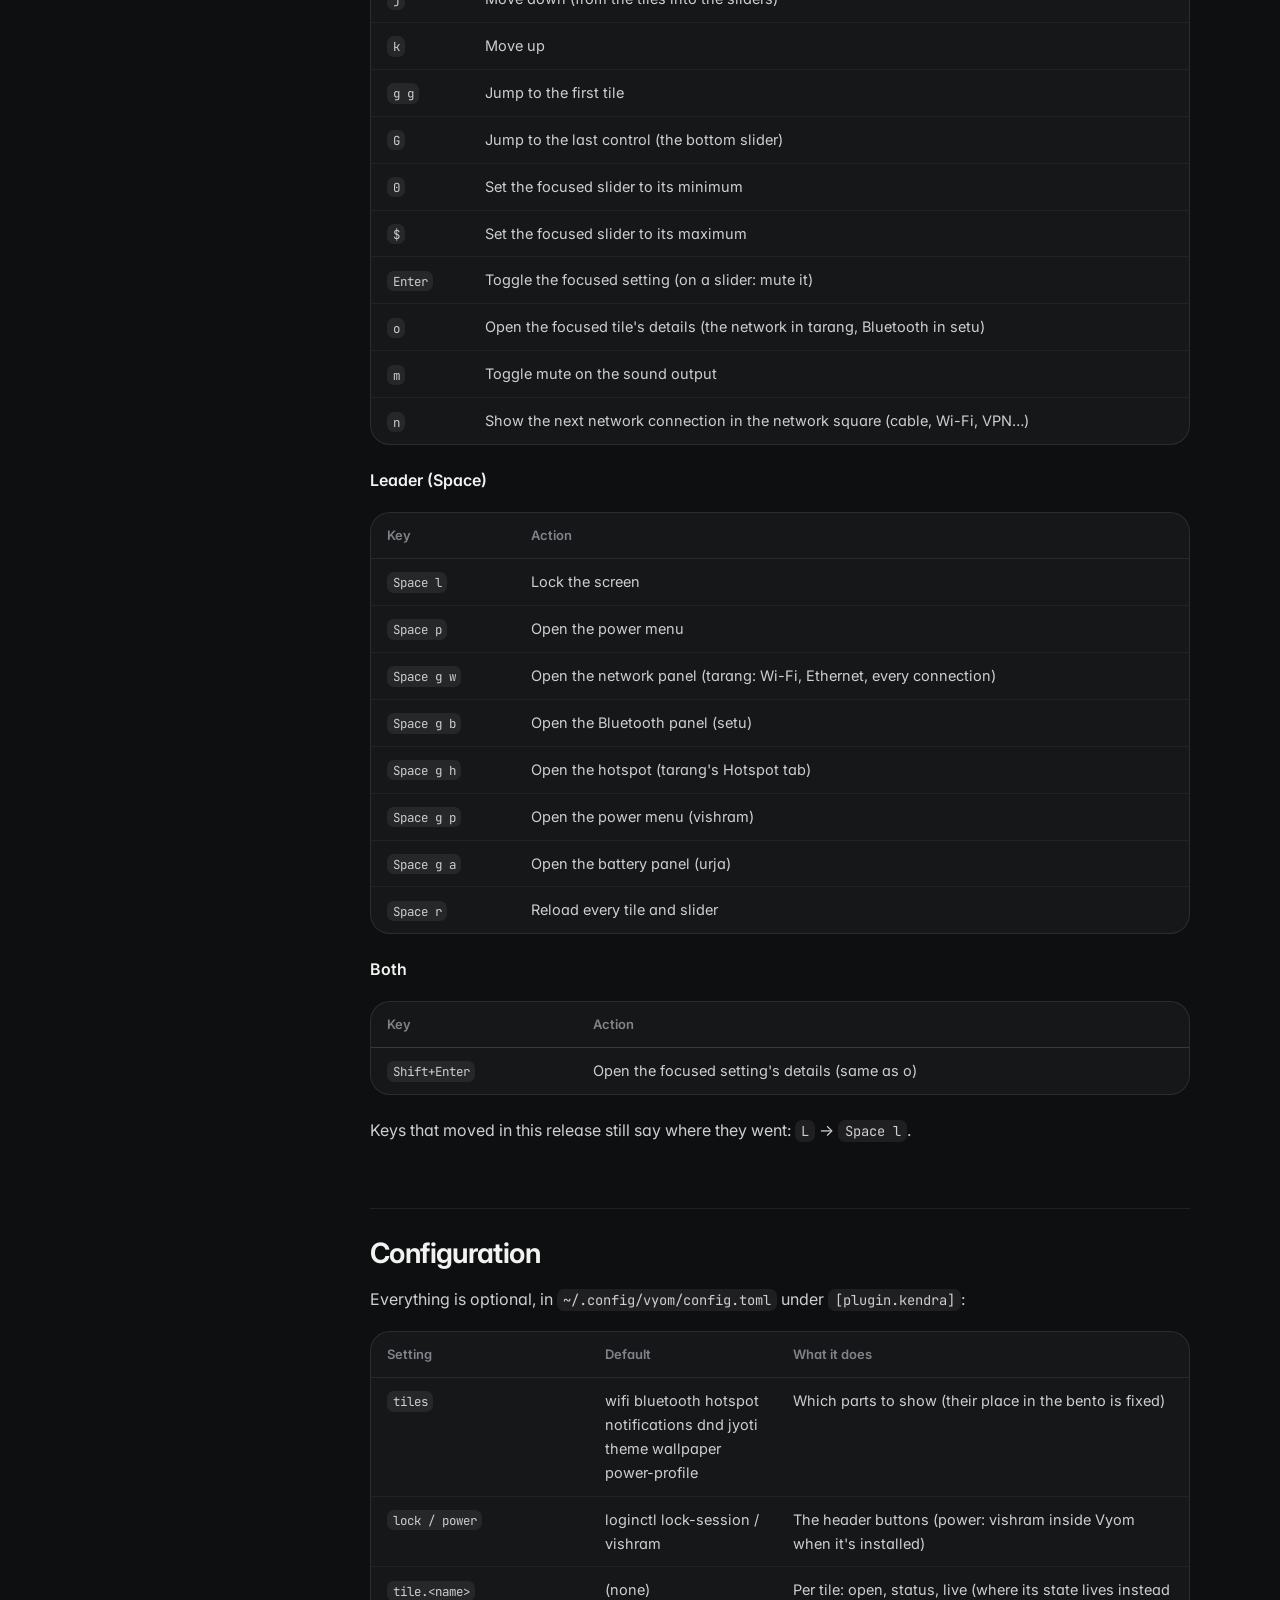
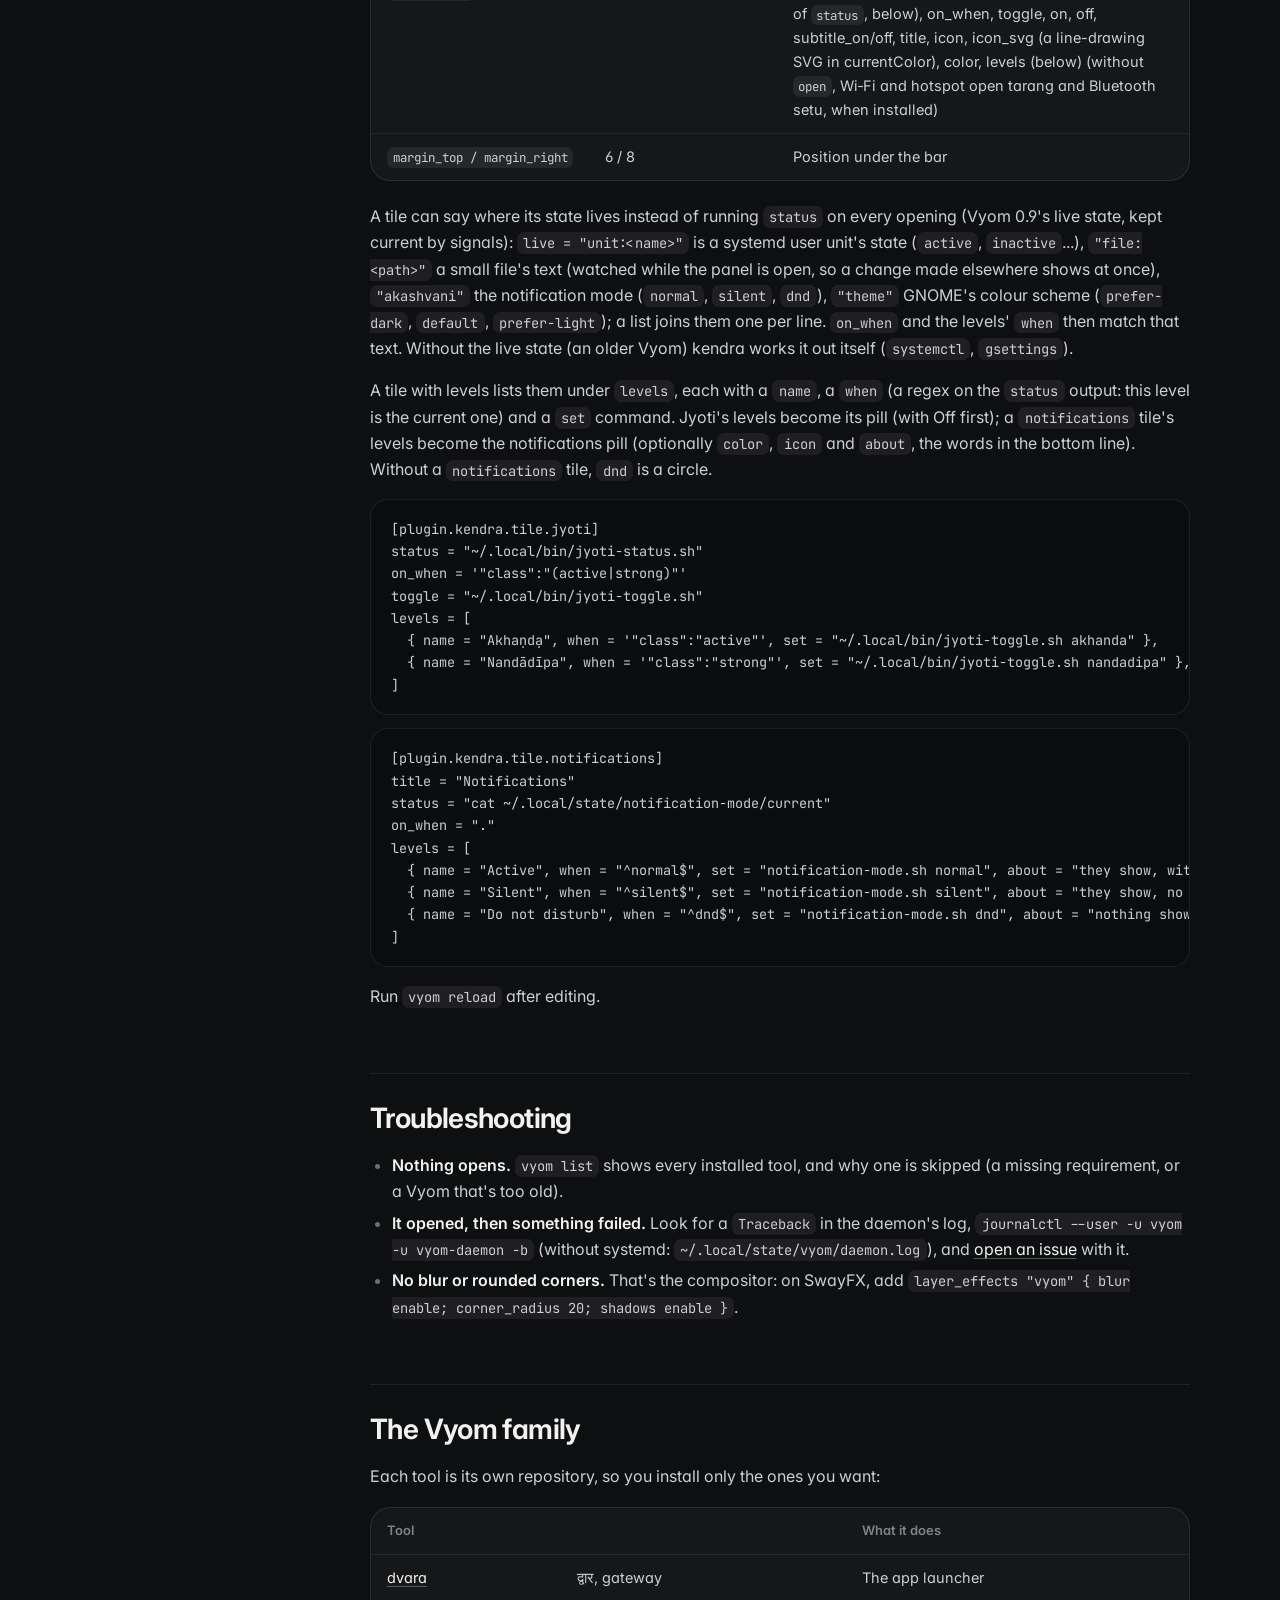
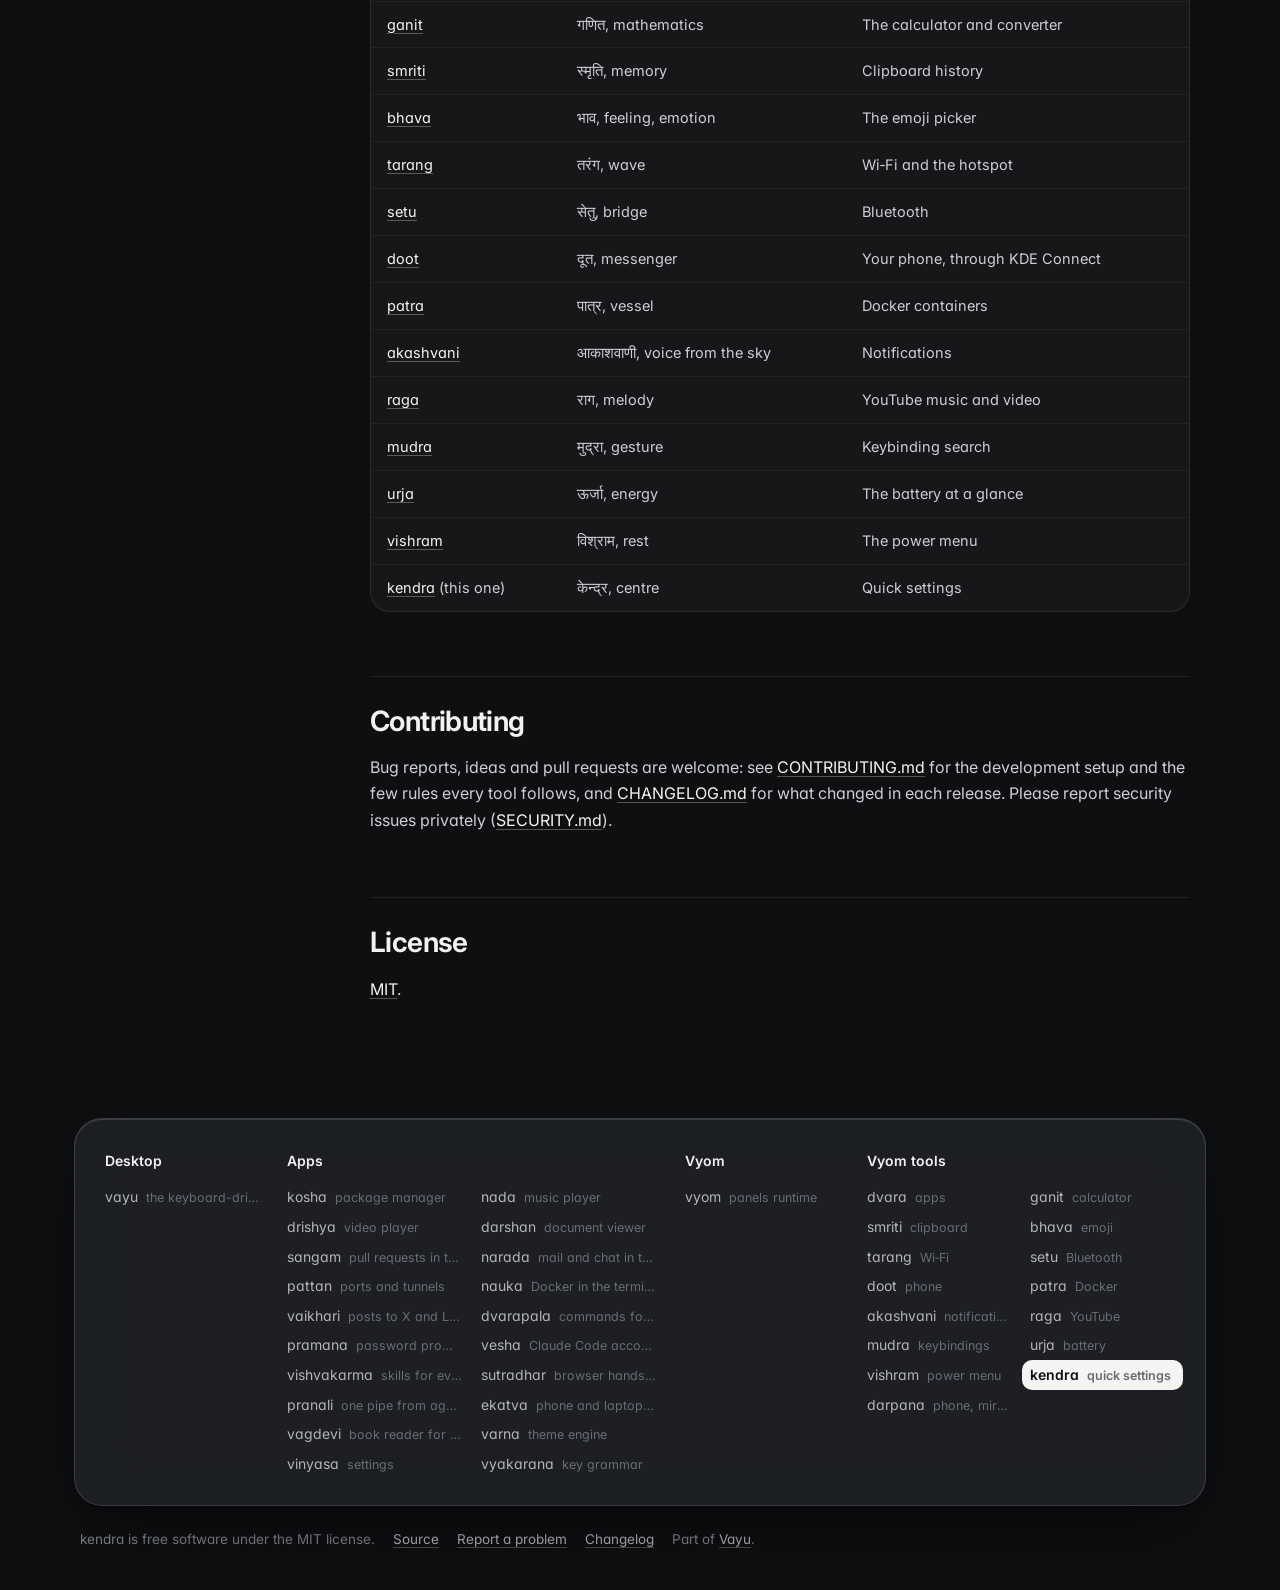
==== commit 9338506d: "v1.6.0 Co-Authored-By: Claude Opus 5.5 <noreply@anthropic.com>" ====
--- a/docs/index.html
+++ b/docs/index.html
@@ -26,8 +26,8 @@
 <div class="sa"><b lang="sa">केन्द्र</b> <i>“centre”</i> · a Vyom tool</div>
 <p class="lead">Quick settings: Wi-Fi, Bluetooth, hotspot, DND, jyoti (keep awake), theme, wallpaper, power profile, volume, brightness, battery, lock, power.</p>
 <figure class="shloka"><p lang="sa">ईश्वरः सर्वभूतानां हृद्देशेऽर्जुन तिष्ठति ।<br>भ्रामयन्सर्वभूतानि यन्त्रारूढानि मायया ॥</p><figcaption>The Lord dwells in the heart of all beings, turning them by his māyā as if they were mounted on a machine. <cite>Bhagavad Gītā 18.61</cite></figcaption></figure>
-<div class="cta"><a class="btn primary" href="#install">Install</a><a class="btn" href="https://github.com/Theyashsawarkar/kendra">Source on GitHub</a><a class="btn" href="changelog.html">What's new in v1.5.0</a></div>
-<div class="meta"><span><b>v1.5.0</b> latest</span><span><b>22</b> releases</span><span><b>3</b> decisions recorded</span><span><b>MIT</b> license</span></div>
+<div class="cta"><a class="btn primary" href="#install">Install</a><a class="btn" href="https://github.com/Theyashsawarkar/kendra">Source on GitHub</a><a class="btn" href="changelog.html">What's new in v1.6.0</a></div>
+<div class="meta"><span><b>v1.6.0</b> latest</span><span><b>23</b> releases</span><span><b>3</b> decisions recorded</span><span><b>MIT</b> license</span></div>
 </header>
 <figure class="shot"><img src="assets/screenshots/kendra.webp" alt="kendra: quick settings for Asha: the Wi-Fi square with its speed and the last minute, volume and brightness as glass columns of liquid, Jyoti, notifications and power mode as pills, the Bluetooth square, hotspot, phone link and theme circles and the wallpaper pill" fetchpriority="high"></figure>
 <div class="wrap"><aside class="toc"><b>On this page</b><a class="l2" href="#features">Features</a><a class="l2" href="#install">Install</a><a class="l3" href="#requirements">Requirements</a><a class="l3" href="#install">Install</a><a class="l3" href="#update-and-uninstall">Update and uninstall</a><a class="l2" href="#usage">Usage</a><a class="l2" href="#configuration">Configuration</a><a class="l2" href="#troubleshooting">Troubleshooting</a><a class="l2" href="#the-vyom-family">The Vyom family</a><a class="l2" href="#contributing">Contributing</a><a class="l2" href="#license">License</a></aside><article>
@@ -63,7 +63,7 @@
 <h2 id="configuration"><a class="anchor" href="#configuration">#</a>Configuration</h2>
 <p>Everything is optional, in <code>~/.config/vyom/config.toml</code> under <code>[plugin.kendra]</code>:</p>
 <div class="table"><table><thead><tr><th>Setting</th><th>Default</th><th>What it does</th></tr></thead><tbody><tr><td><code>tiles</code></td><td>wifi bluetooth hotspot notifications dnd jyoti theme wallpaper power-profile</td><td>Which parts to show (their place in the bento is fixed)</td></tr><tr><td><code>lock / power</code></td><td>loginctl lock-session / vishram</td><td>The header buttons (power: vishram inside Vyom when it's installed)</td></tr><tr><td><code>tile.&lt;name&gt;</code></td><td>(none)</td><td>Per tile: open, status, live (where its state lives instead of <code>status</code>, below), on_when, toggle, on, off, subtitle_on/off, title, icon, icon_svg (a line-drawing SVG in currentColor), color, levels (below) (without <code>open</code>, Wi‑Fi and hotspot open tarang and Bluetooth setu, when installed)</td></tr><tr><td><code>margin_top / margin_right</code></td><td>6 / 8</td><td>Position under the bar</td></tr></tbody></table></div>
-<p>A tile can say where its state lives instead of running <code>status</code> on every opening (Vyom 0.9's live state, kept current by signals): <code>live = &quot;unit:&lt;name&gt;&quot;</code> is a systemd user unit's state (<code>active</code>, <code>inactive</code>...), <code>&quot;file:&lt;path&gt;&quot;</code> a small file's text, <code>&quot;akashvani&quot;</code> the notification mode (<code>normal</code>, <code>silent</code>, <code>dnd</code>), <code>&quot;theme&quot;</code> GNOME's colour scheme (<code>prefer-dark</code>, <code>default</code>, <code>prefer-light</code>); a list joins them one per line. <code>on_when</code> and the levels' <code>when</code> then match that text. Without the live state (an older Vyom) kendra works it out itself (<code>systemctl</code>, <code>gsettings</code>).</p>
+<p>A tile can say where its state lives instead of running <code>status</code> on every opening (Vyom 0.9's live state, kept current by signals): <code>live = &quot;unit:&lt;name&gt;&quot;</code> is a systemd user unit's state (<code>active</code>, <code>inactive</code>...), <code>&quot;file:&lt;path&gt;&quot;</code> a small file's text (watched while the panel is open, so a change made elsewhere shows at once), <code>&quot;akashvani&quot;</code> the notification mode (<code>normal</code>, <code>silent</code>, <code>dnd</code>), <code>&quot;theme&quot;</code> GNOME's colour scheme (<code>prefer-dark</code>, <code>default</code>, <code>prefer-light</code>); a list joins them one per line. <code>on_when</code> and the levels' <code>when</code> then match that text. Without the live state (an older Vyom) kendra works it out itself (<code>systemctl</code>, <code>gsettings</code>).</p>
 <p>A tile with levels lists them under <code>levels</code>, each with a <code>name</code>, a <code>when</code> (a regex on the <code>status</code> output: this level is the current one) and a <code>set</code> command. Jyoti's levels become its pill (with Off first); a <code>notifications</code> tile's levels become the notifications pill (optionally <code>color</code>, <code>icon</code> and <code>about</code>, the words in the bottom line). Without a <code>notifications</code> tile, <code>dnd</code> is a circle.</p>
 <pre class="code" data-lang="toml"><code>[plugin.kendra.tile.jyoti]
 status = &quot;~/.local/bin/jyoti-status.sh&quot;
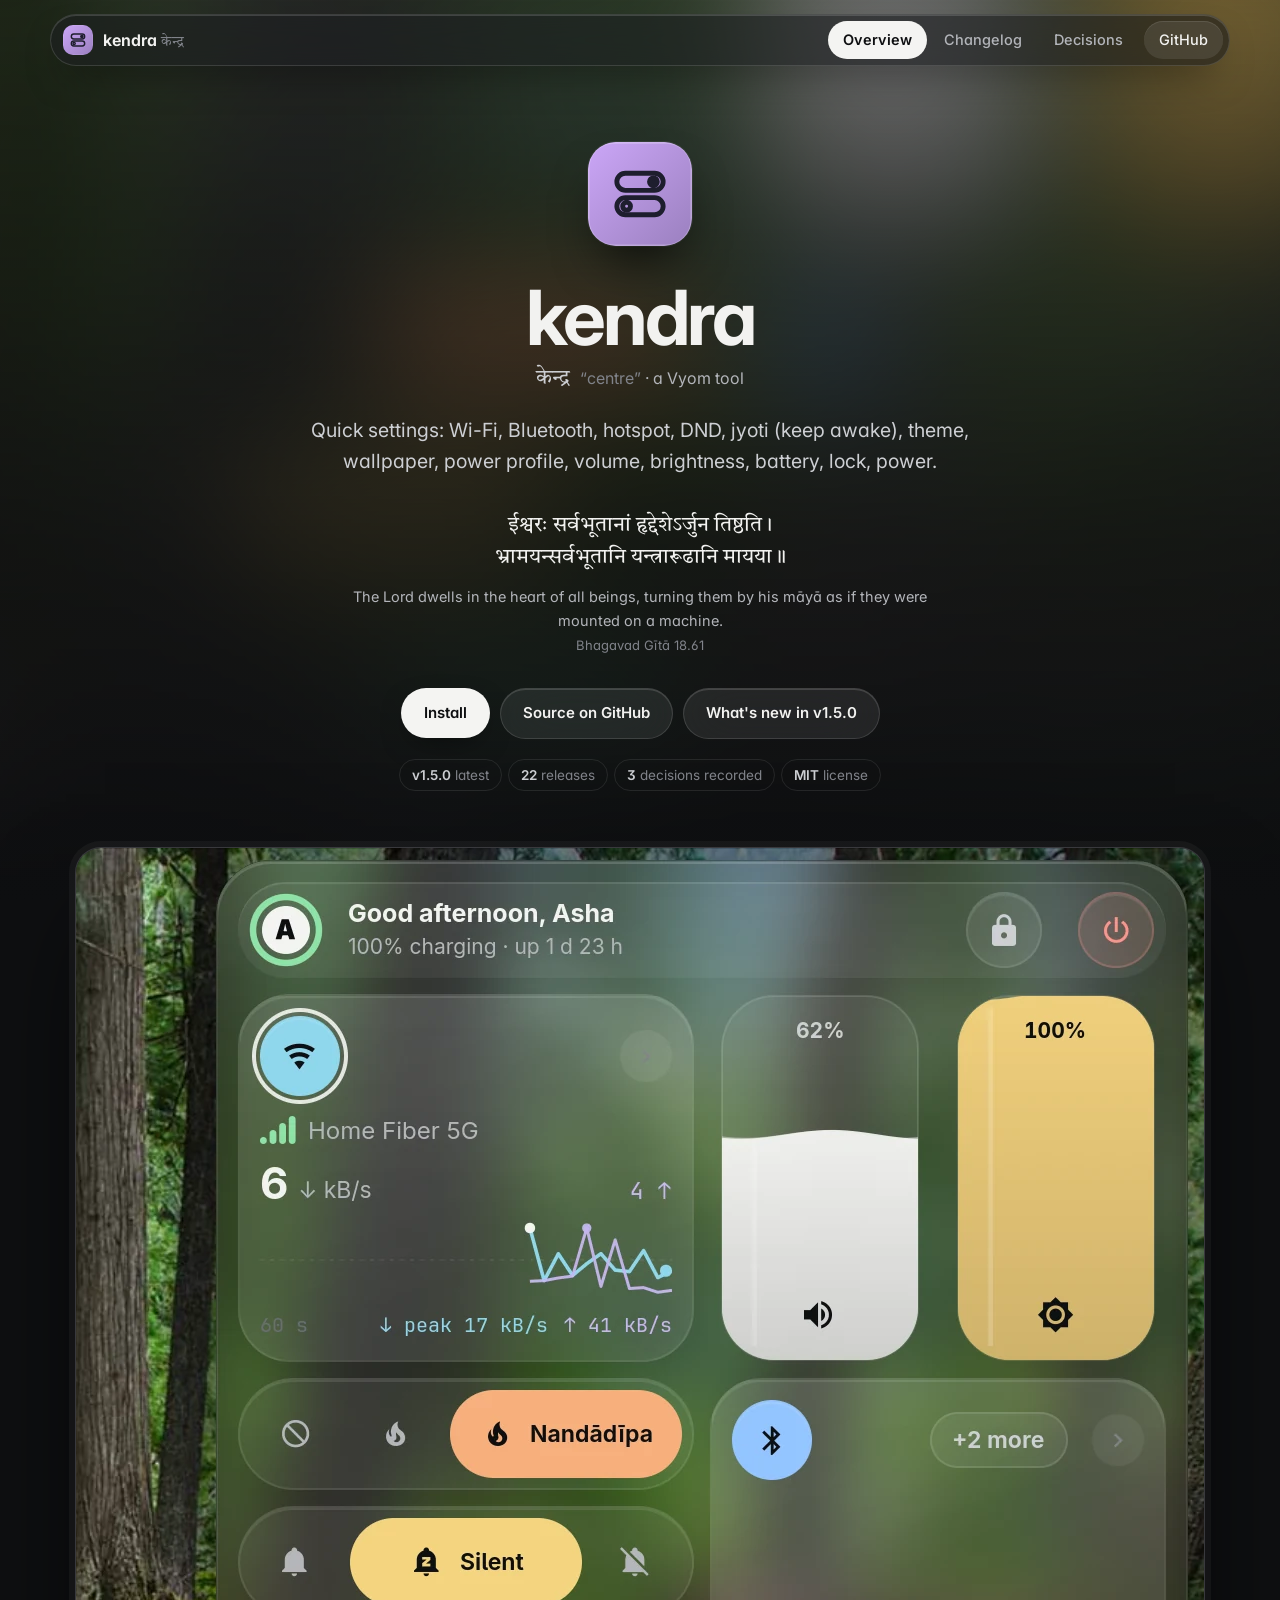
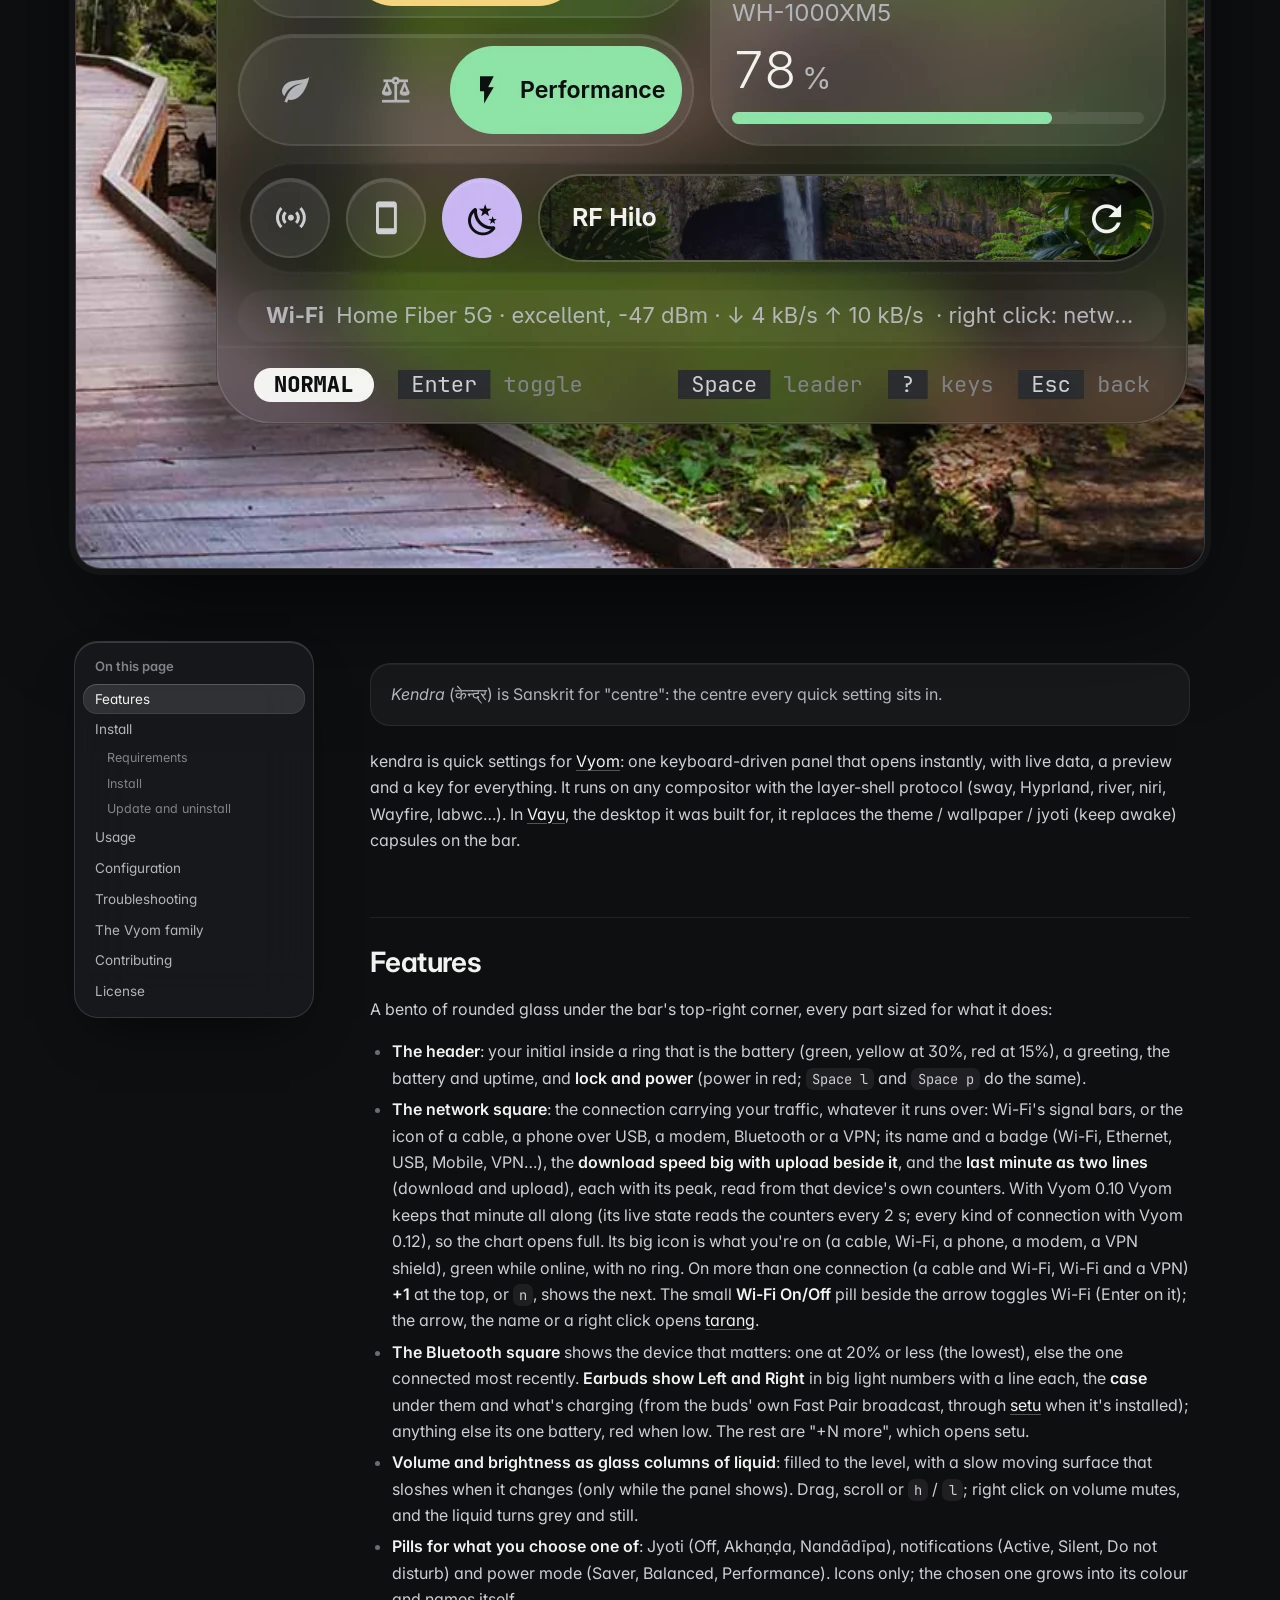
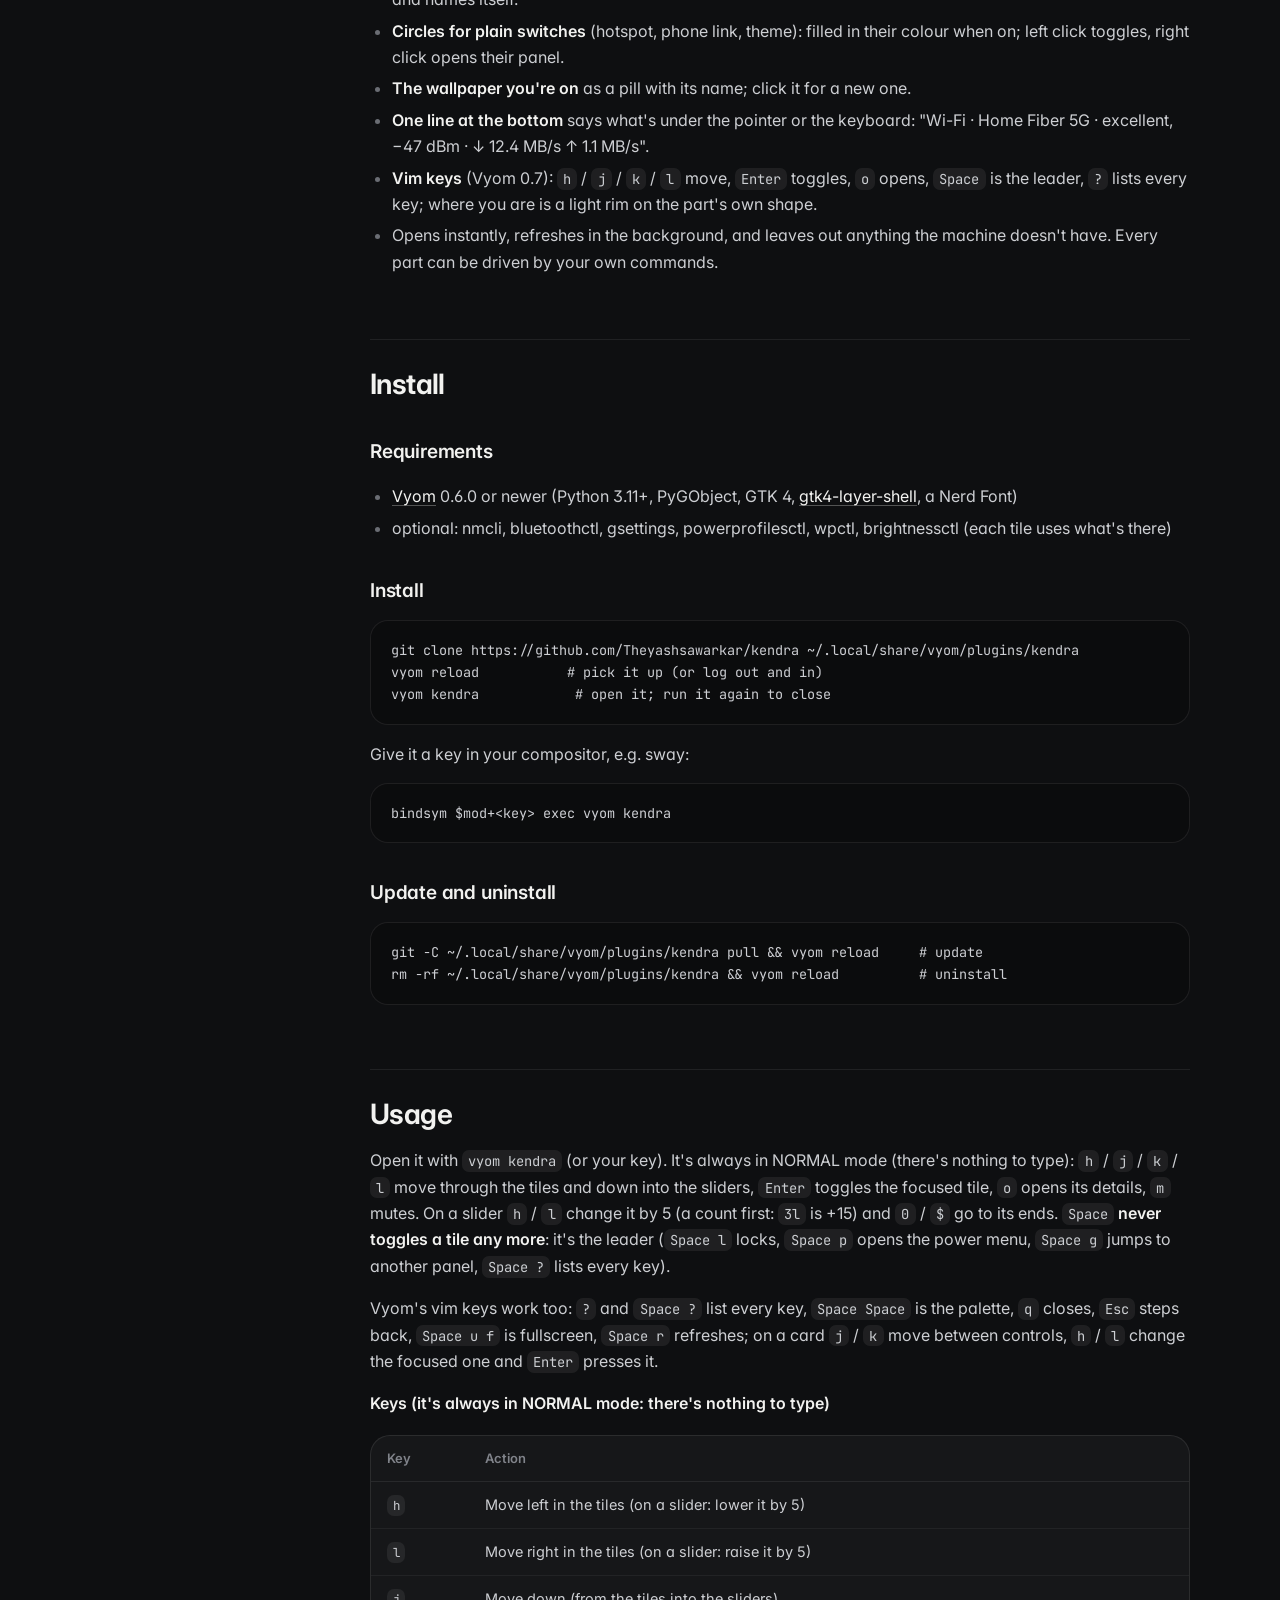
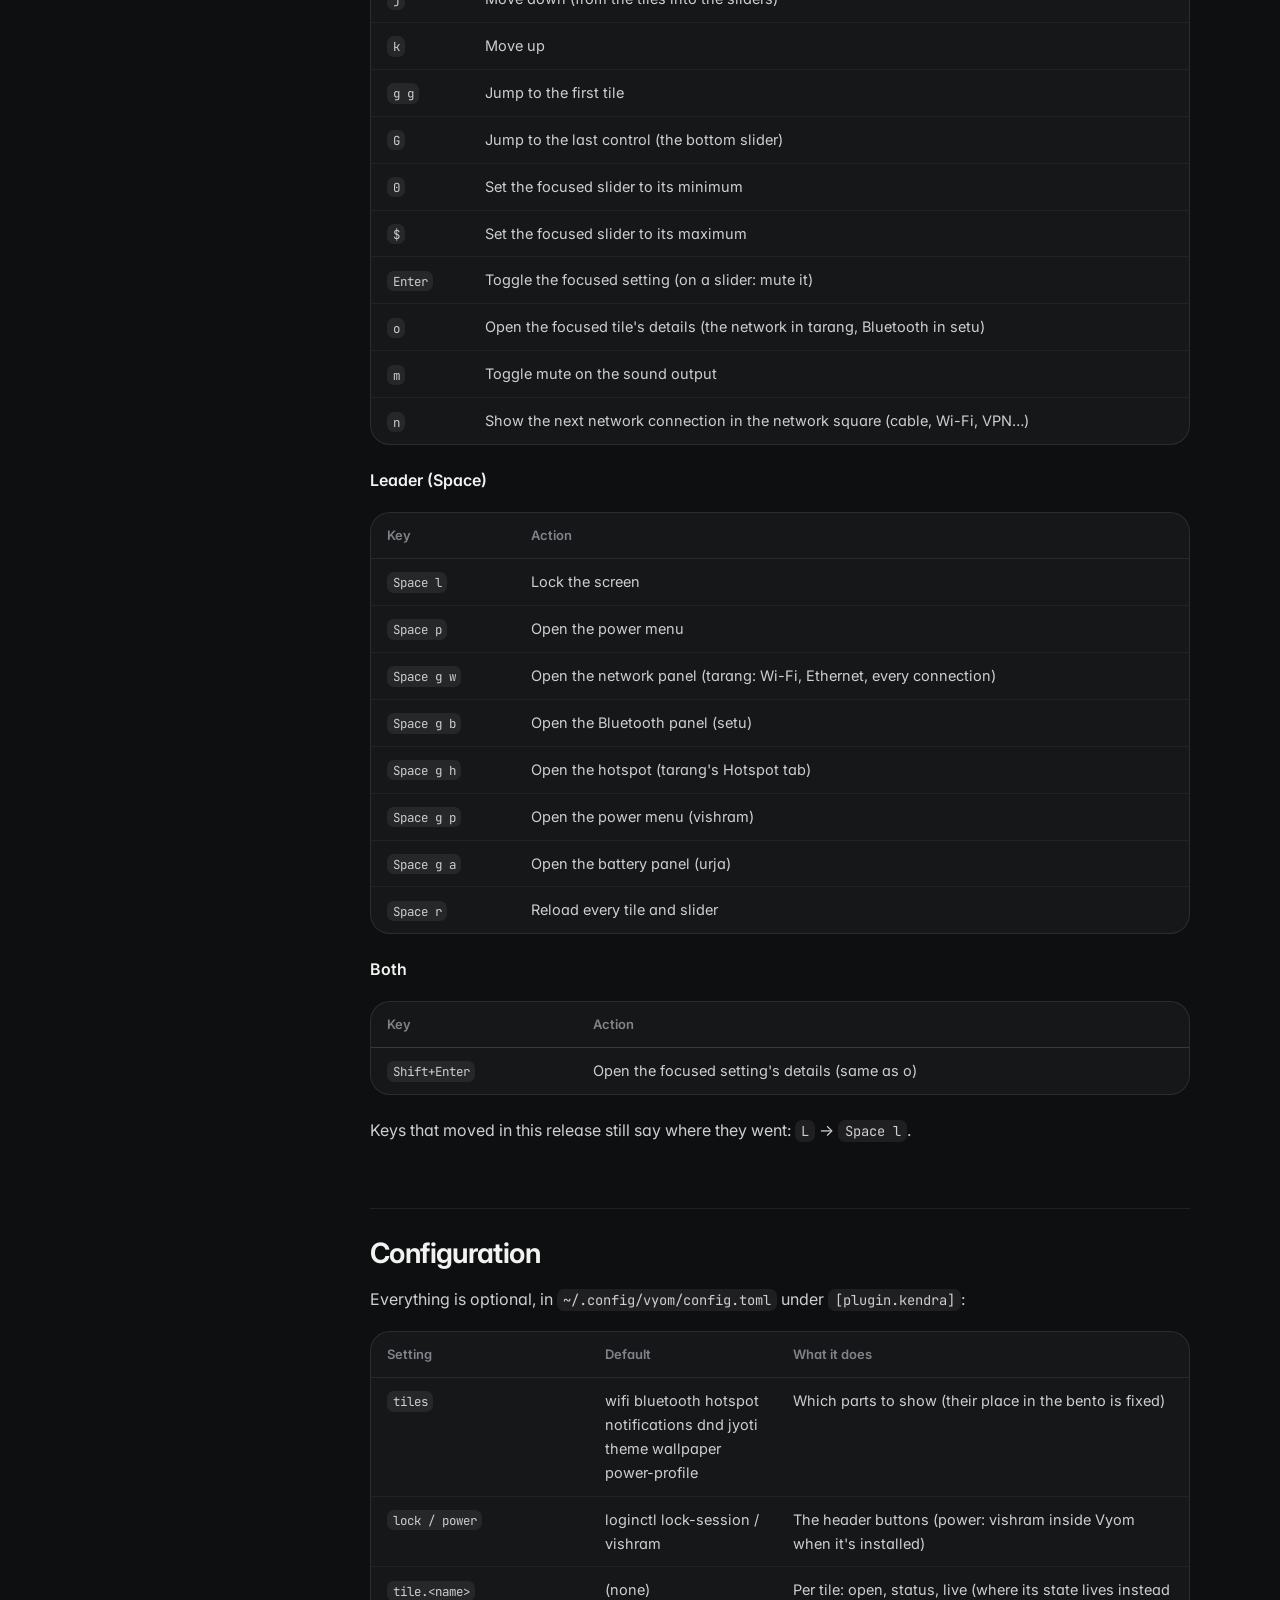
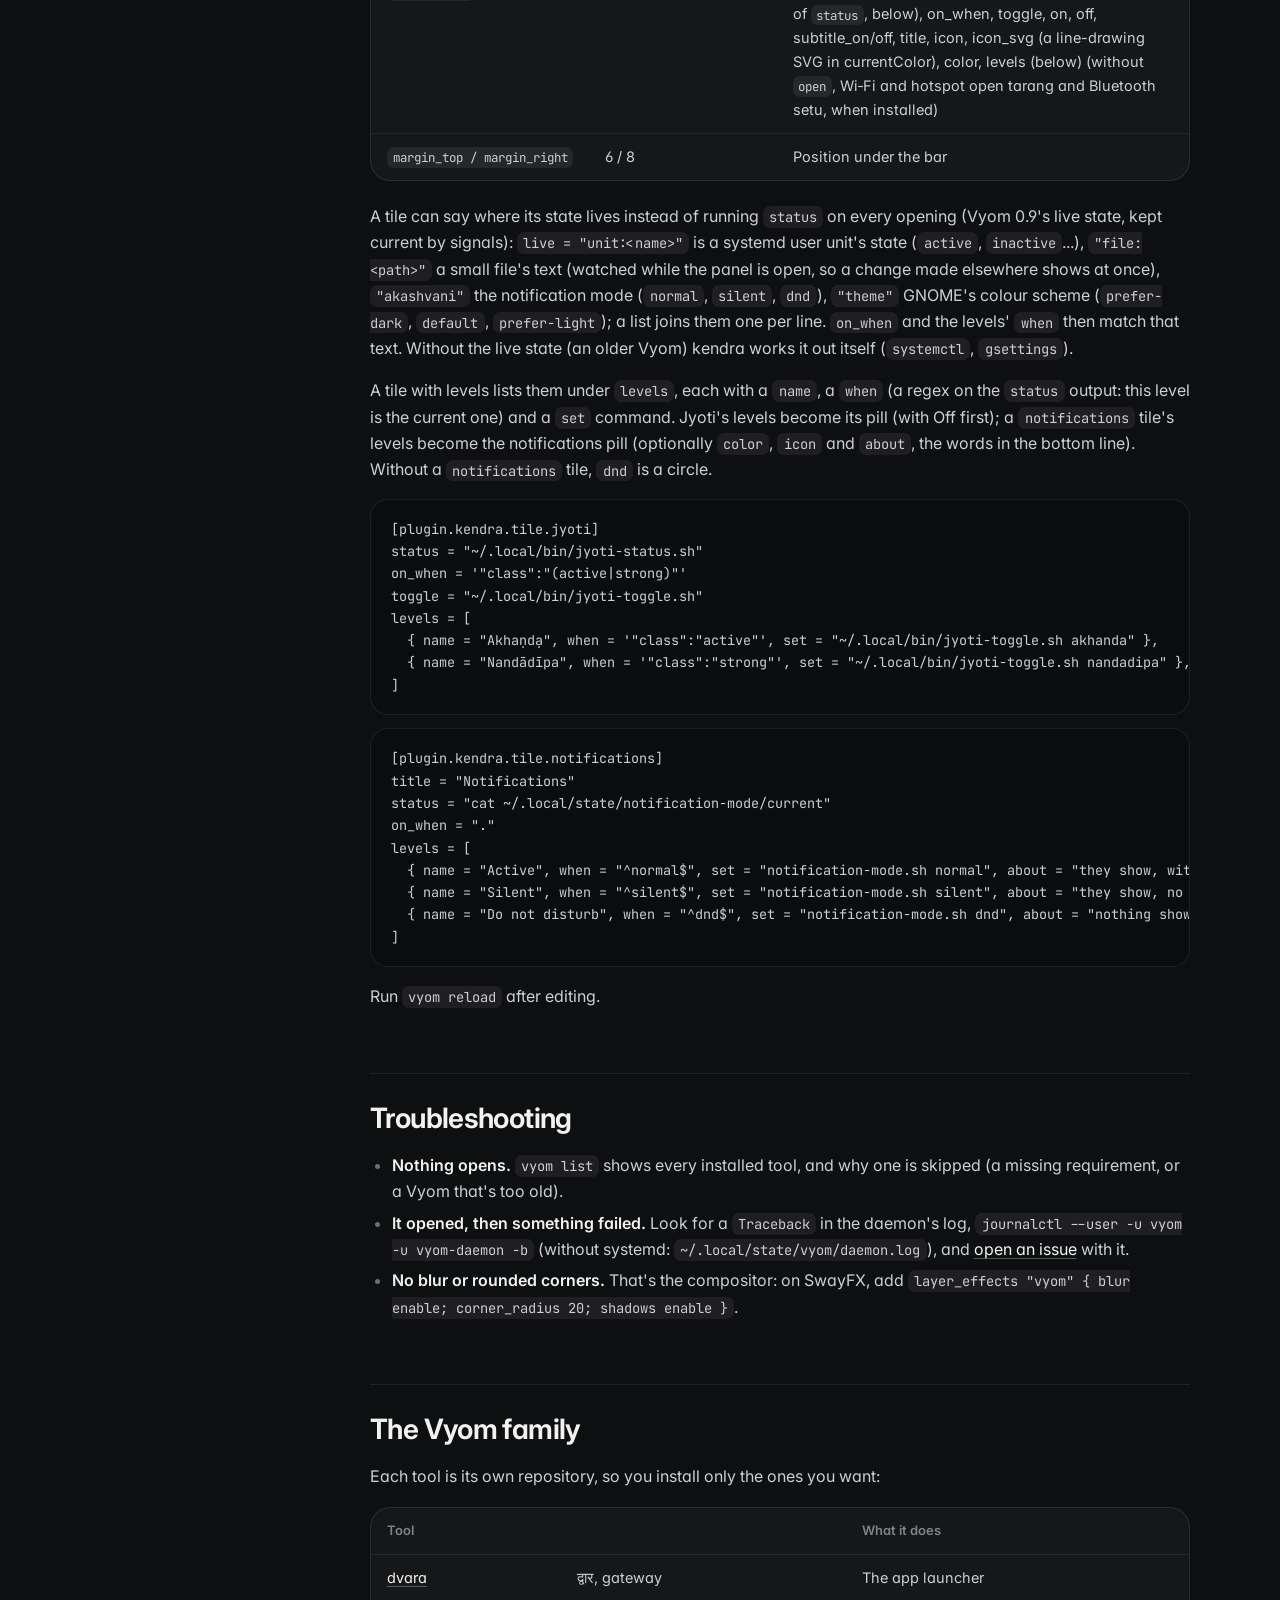
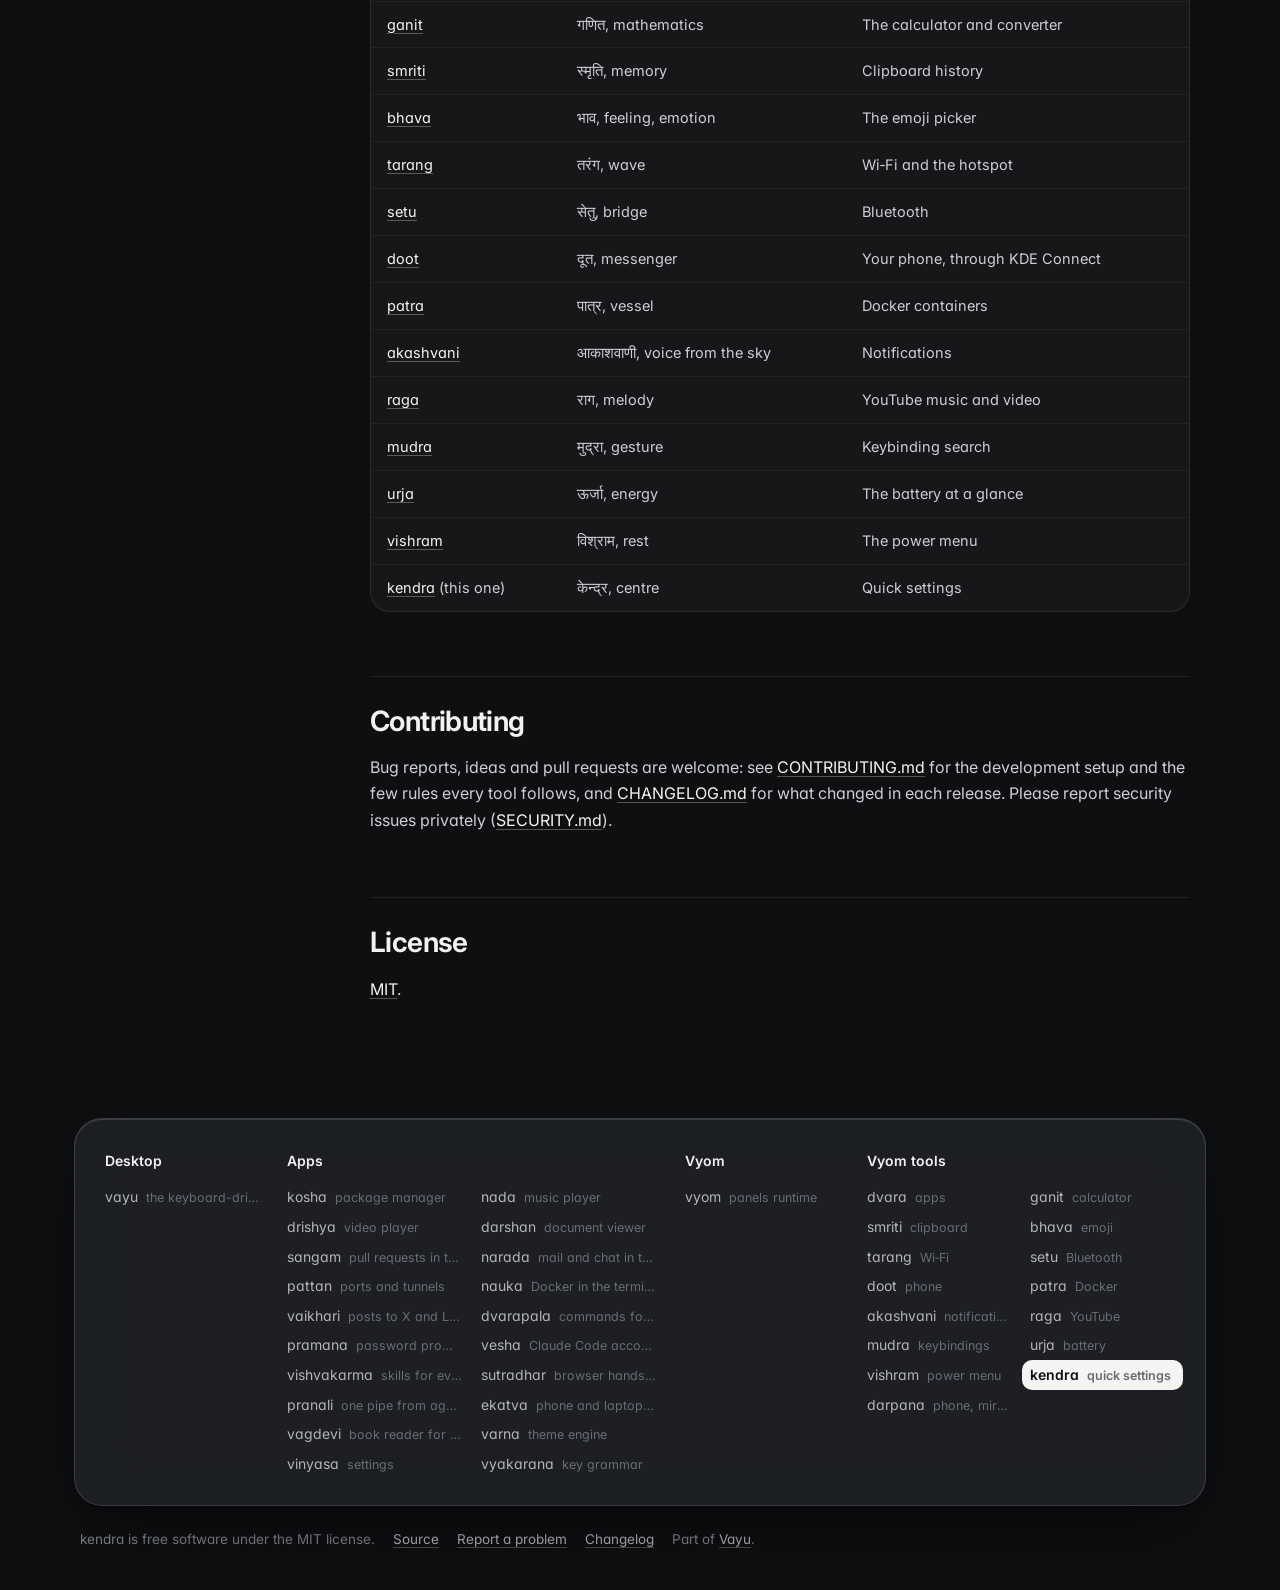
==== commit b9e2b60b: "A tile's file: state follows changes while the panel is open Kendra watches the folder of each file:" ====
--- a/docs/index.html
+++ b/docs/index.html
@@ -26,8 +26,8 @@
 <div class="sa"><b lang="sa">केन्द्र</b> <i>“centre”</i> · a Vyom tool</div>
 <p class="lead">Quick settings: Wi-Fi, Bluetooth, hotspot, DND, jyoti (keep awake), theme, wallpaper, power profile, volume, brightness, battery, lock, power.</p>
 <figure class="shloka"><p lang="sa">ईश्वरः सर्वभूतानां हृद्देशेऽर्जुन तिष्ठति ।<br>भ्रामयन्सर्वभूतानि यन्त्रारूढानि मायया ॥</p><figcaption>The Lord dwells in the heart of all beings, turning them by his māyā as if they were mounted on a machine. <cite>Bhagavad Gītā 18.61</cite></figcaption></figure>
-<div class="cta"><a class="btn primary" href="#install">Install</a><a class="btn" href="https://github.com/Theyashsawarkar/kendra">Source on GitHub</a><a class="btn" href="changelog.html">What's new in v1.6.0</a></div>
-<div class="meta"><span><b>v1.6.0</b> latest</span><span><b>23</b> releases</span><span><b>3</b> decisions recorded</span><span><b>MIT</b> license</span></div>
+<div class="cta"><a class="btn primary" href="#install">Install</a><a class="btn" href="https://github.com/Theyashsawarkar/kendra">Source on GitHub</a><a class="btn" href="changelog.html">What's new in v1.5.0</a></div>
+<div class="meta"><span><b>v1.5.0</b> latest</span><span><b>22</b> releases</span><span><b>3</b> decisions recorded</span><span><b>MIT</b> license</span></div>
 </header>
 <figure class="shot"><img src="assets/screenshots/kendra.webp" alt="kendra: quick settings for Asha: the Wi-Fi square with its speed and the last minute, volume and brightness as glass columns of liquid, Jyoti, notifications and power mode as pills, the Bluetooth square, hotspot, phone link and theme circles and the wallpaper pill" fetchpriority="high"></figure>
 <div class="wrap"><aside class="toc"><b>On this page</b><a class="l2" href="#features">Features</a><a class="l2" href="#install">Install</a><a class="l3" href="#requirements">Requirements</a><a class="l3" href="#install">Install</a><a class="l3" href="#update-and-uninstall">Update and uninstall</a><a class="l2" href="#usage">Usage</a><a class="l2" href="#configuration">Configuration</a><a class="l2" href="#troubleshooting">Troubleshooting</a><a class="l2" href="#the-vyom-family">The Vyom family</a><a class="l2" href="#contributing">Contributing</a><a class="l2" href="#license">License</a></aside><article>
